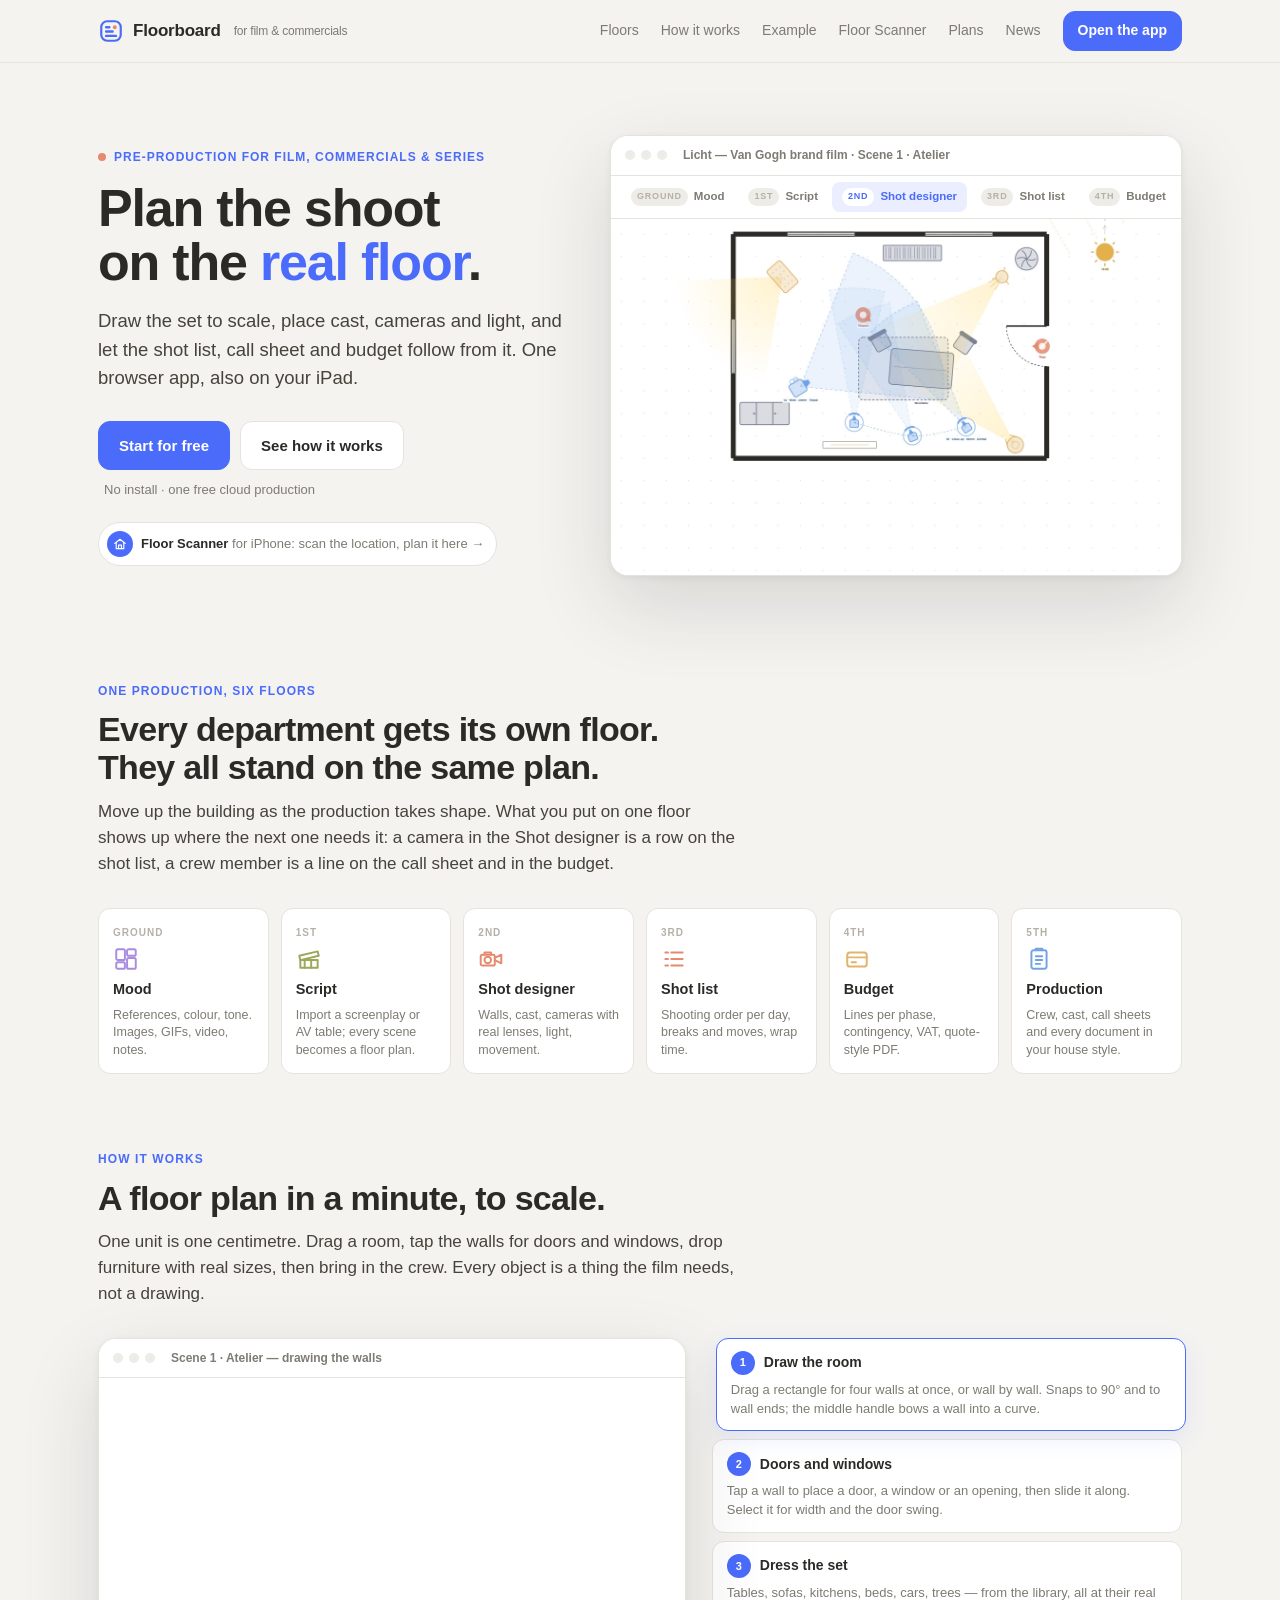
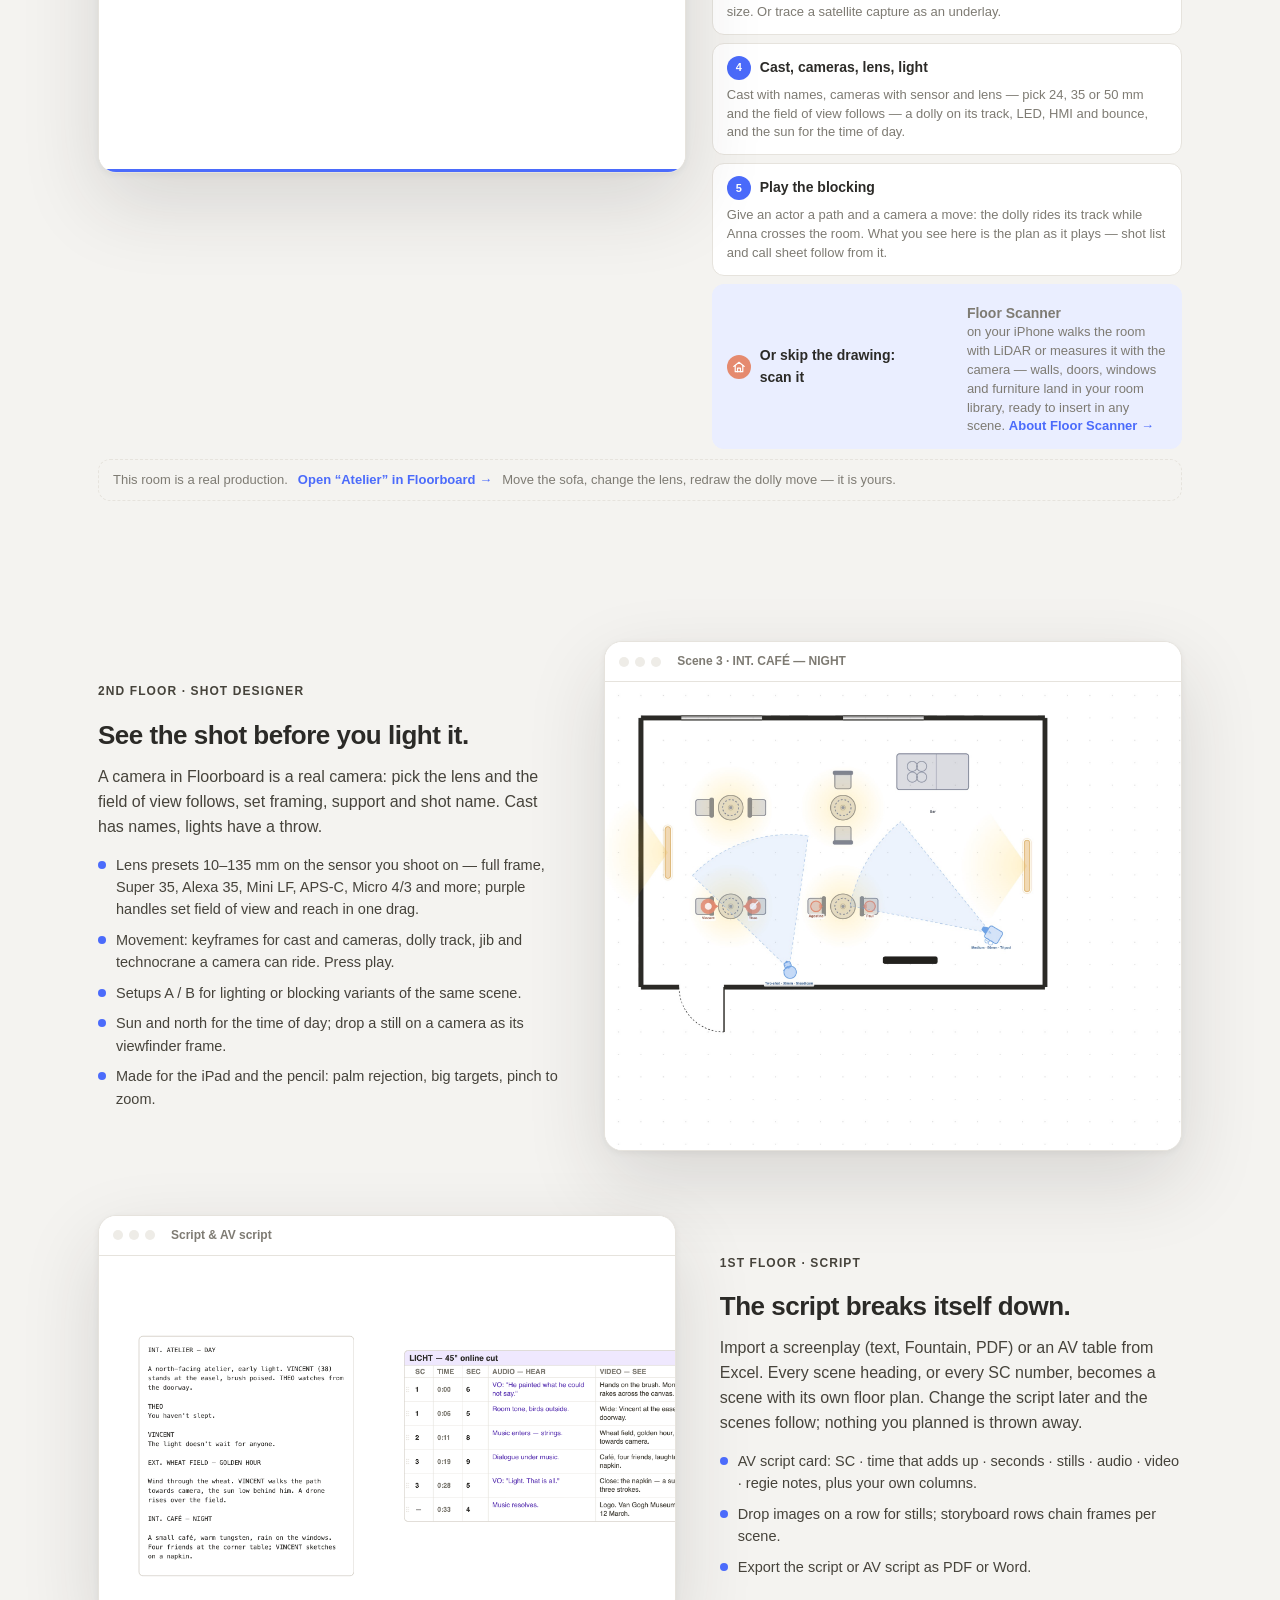
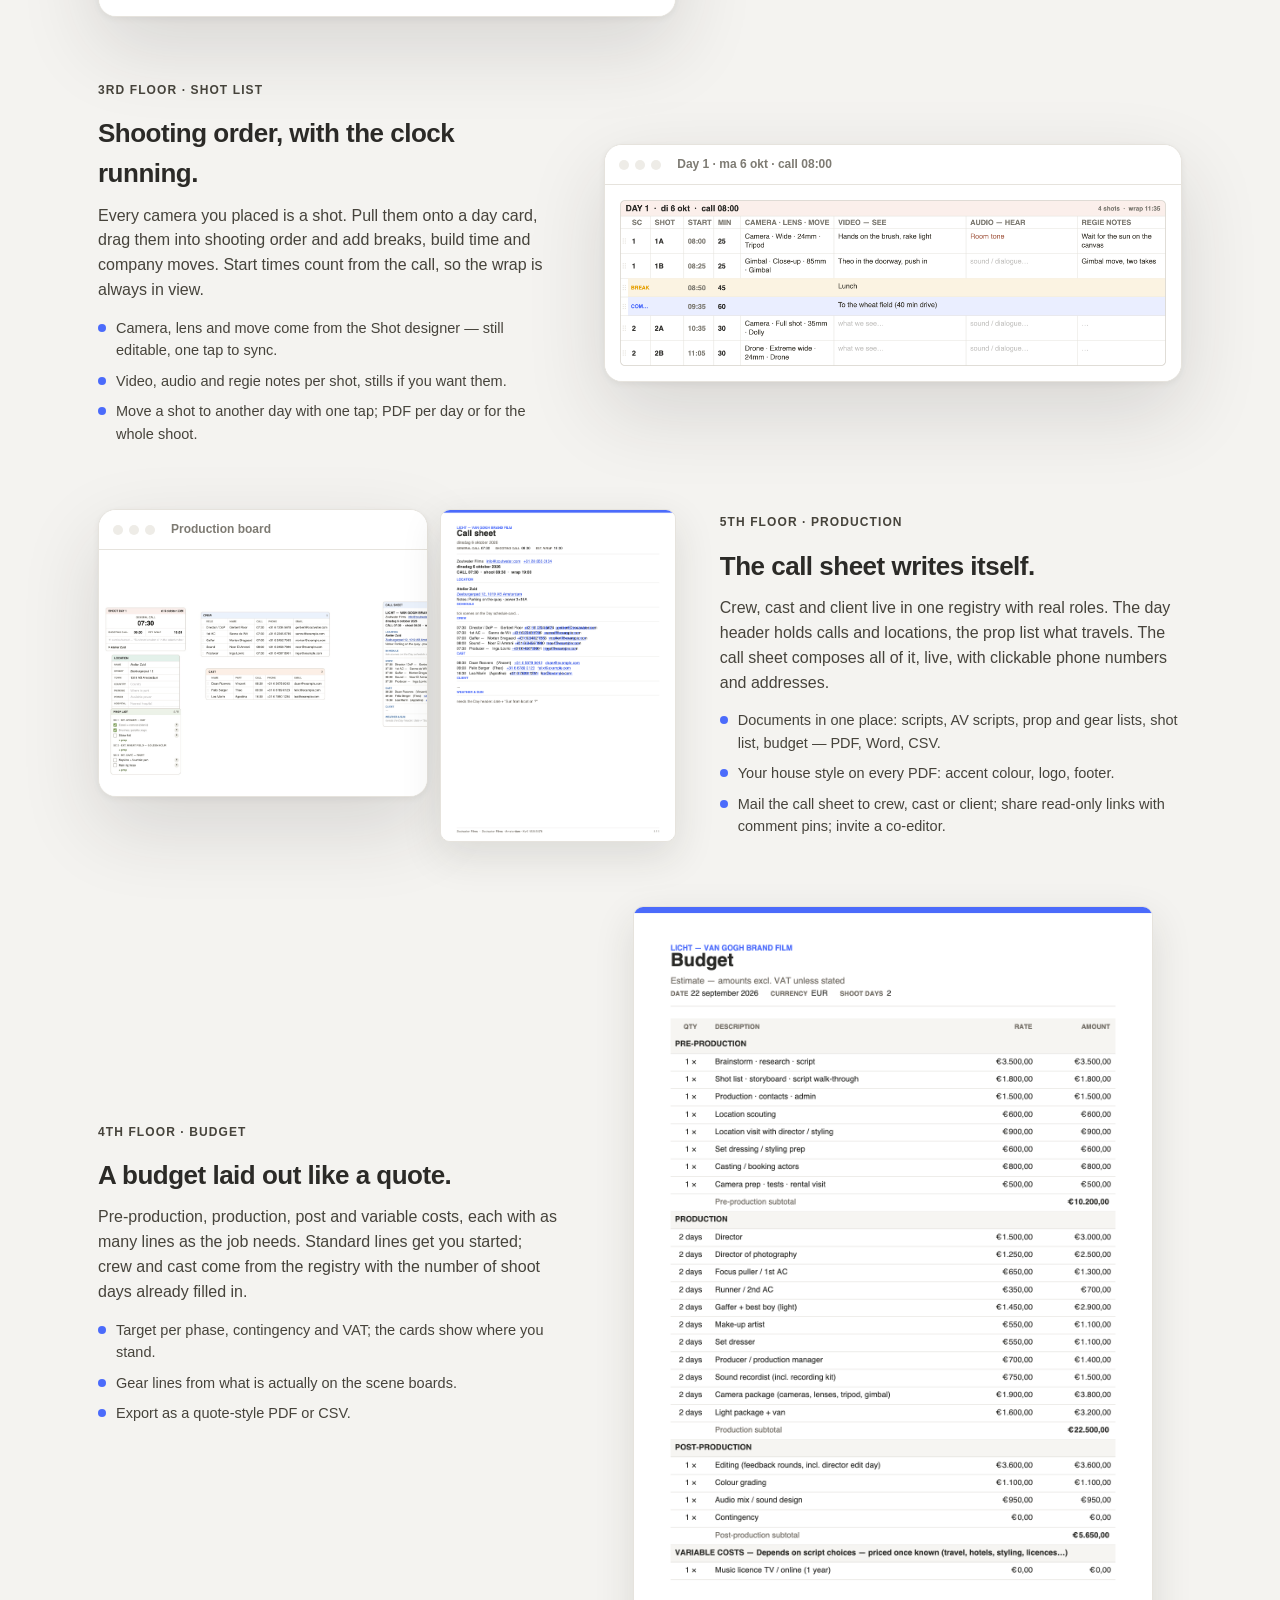
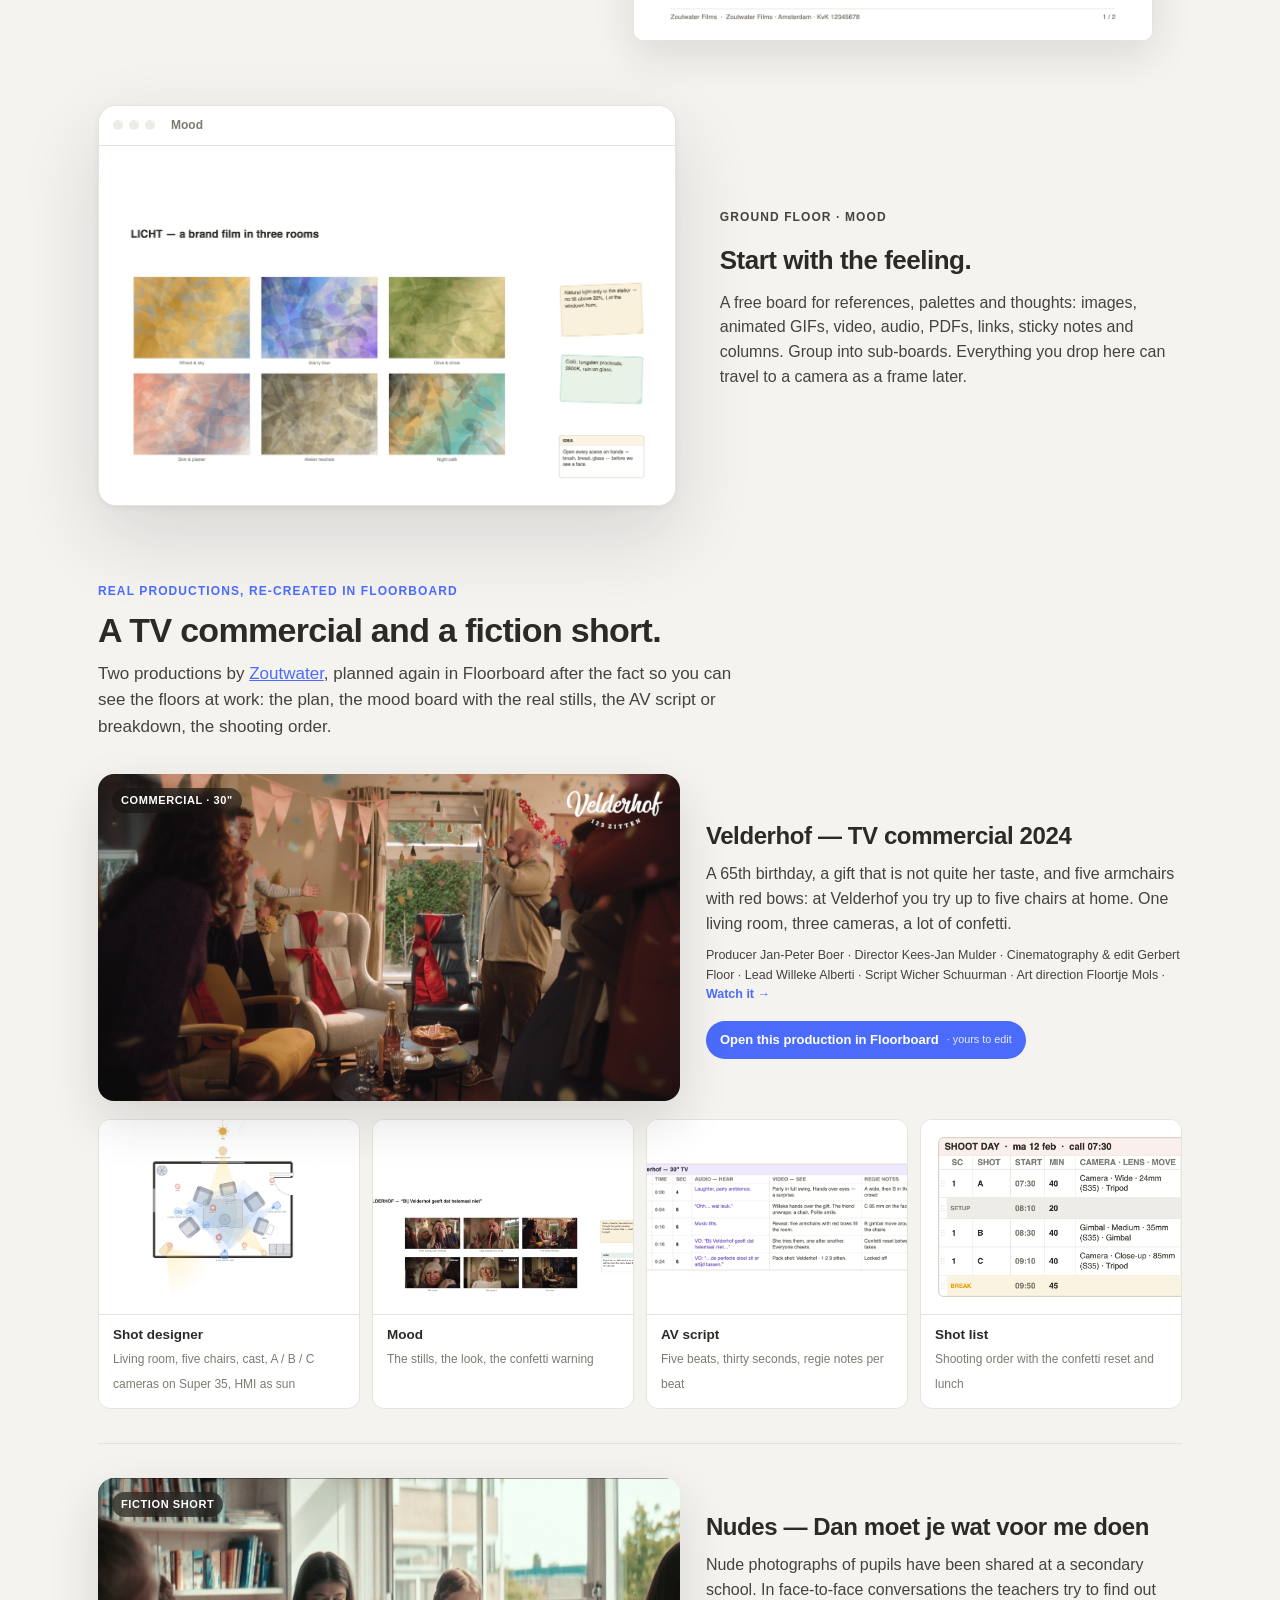
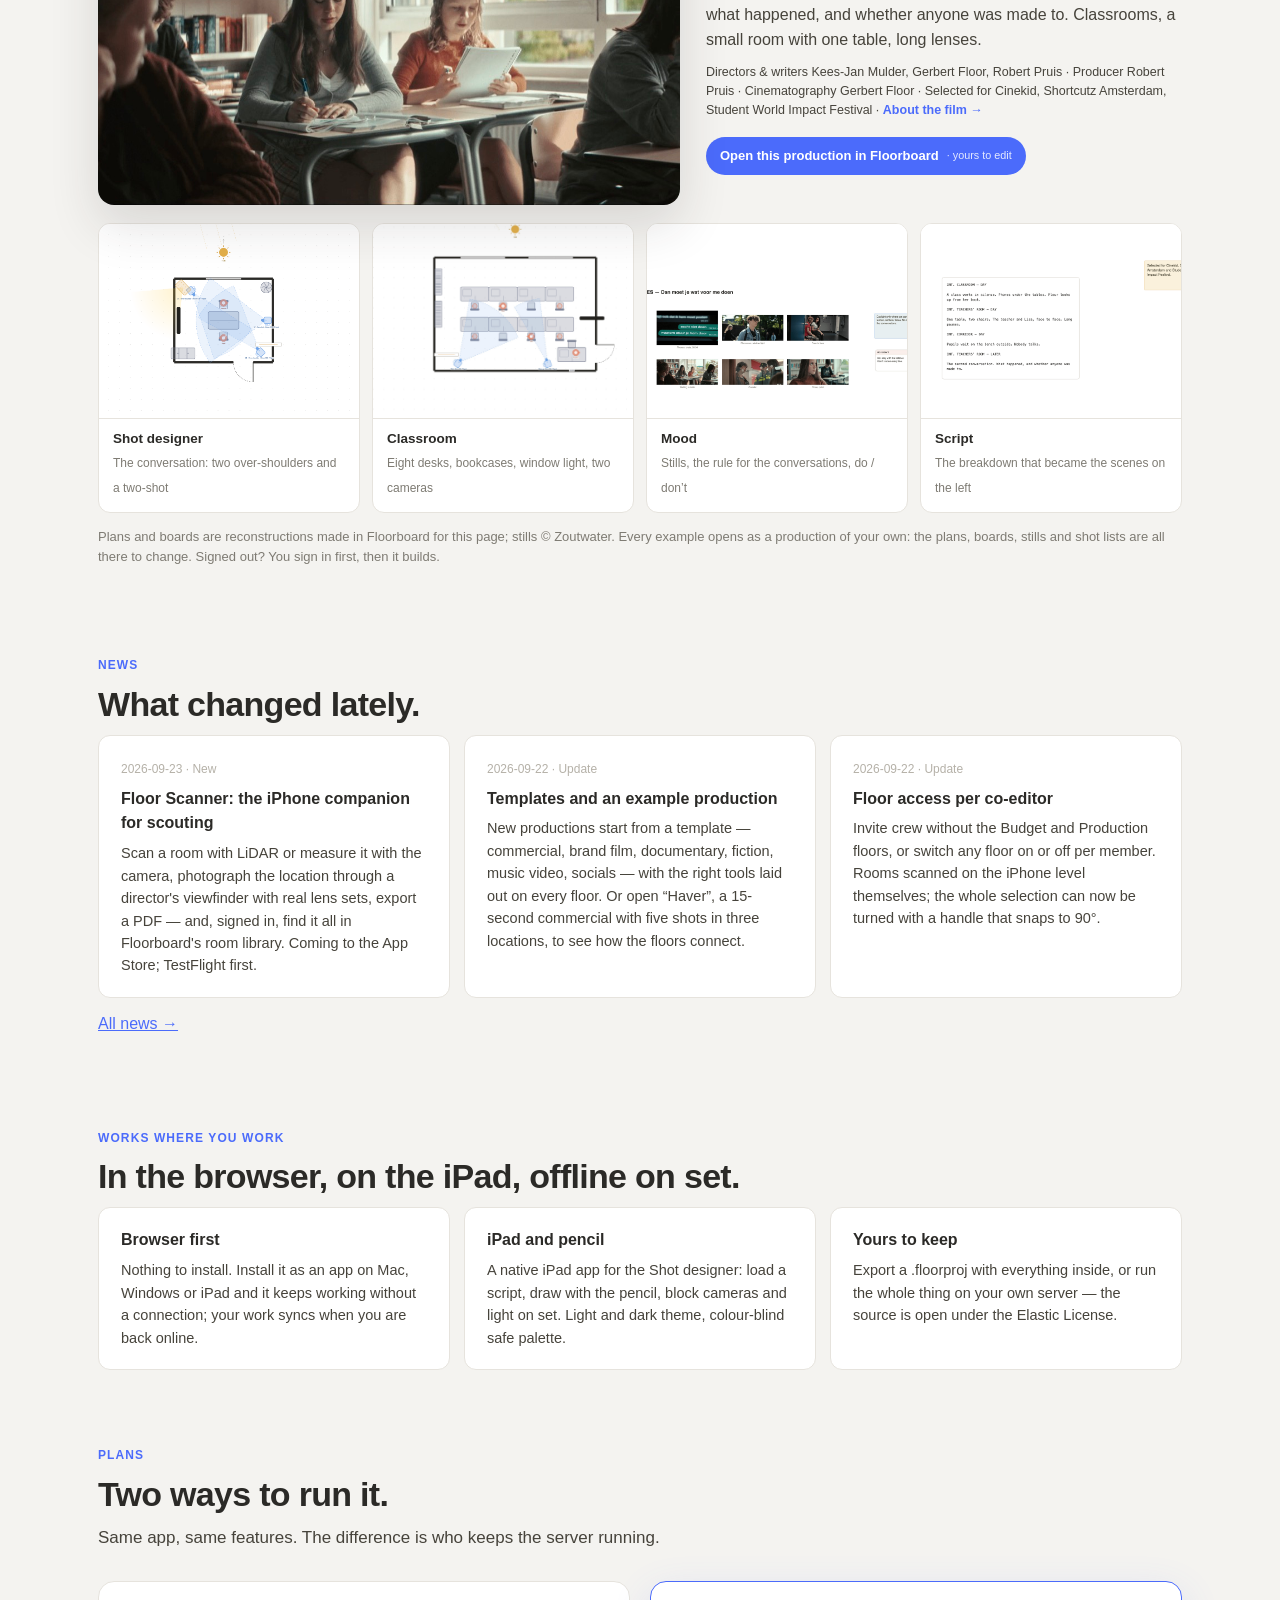
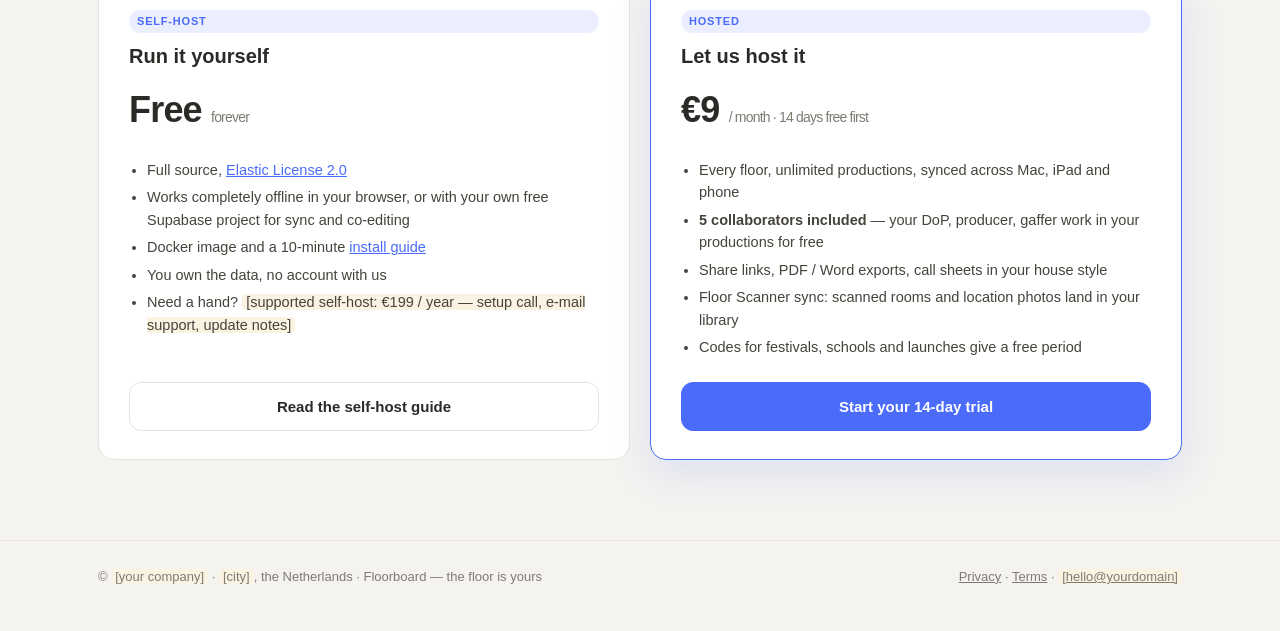
==== landing.html @ 10954a39 "v0.90 Editable example productions (Haver, Velderhof, Nudes, Atelier) with ?example= deep links; lan" ====
<!DOCTYPE html>
<html lang="en">
<head>
<meta charset="UTF-8">
<meta name="viewport" content="width=device-width, initial-scale=1.0">
<title>Floorboard — pre-production for film, commercials and series</title>
<meta name="description" content="Plan your film on the real floor: moodboard, script breakdown, shot designer with lenses and light, shot list, budget and call sheets — one browser app, also on iPad. Free to self-host, hosted for €9 a month.">
<meta property="og:title" content="Floorboard — the floor is yours">
<meta property="og:description" content="Pre-production in six floors: mood, script, shot designer, shot list, budget, production.">
<meta property="og:image" content="landing/img/shot-designer.jpg">
<link rel="icon" href="icons/icon-32.png" sizes="32x32">
<link rel="stylesheet" href="./tokens.css">
<style>
  *{box-sizing:border-box}
  html{scroll-behavior:smooth}
  body{margin:0;font-family:-apple-system,BlinkMacSystemFont,"Segoe UI",Roboto,Helvetica,Arial,sans-serif;background:var(--bg);color:var(--ink);line-height:1.55;font-size:16px}
  a{color:var(--accent)}
  .wrap{max-width:1140px;margin:0 auto;padding:0 28px}
  header{position:sticky;top:0;z-index:10;background:color-mix(in srgb,var(--bg) 88%,transparent);backdrop-filter:blur(10px);border-bottom:1px solid var(--line)}
  header .wrap{display:flex;align-items:center;justify-content:space-between;height:62px}
  .logo{display:flex;align-items:center;gap:9px;font-weight:800;letter-spacing:-.2px;color:var(--ink);text-decoration:none;font-size:17px}
  .logo svg{width:26px;height:26px;color:var(--accent)}
  .logo small{font-weight:500;color:var(--ink2);font-size:12px;margin-left:4px}
  nav{display:flex;gap:22px;align-items:center}
  nav a{color:var(--ink2);text-decoration:none;font-size:14px}
  nav a:hover{color:var(--ink)}
  .btn{display:inline-flex;align-items:center;gap:8px;background:var(--accent);color:#fff;border-radius:var(--r-md);padding:12px 20px;font-weight:600;text-decoration:none;border:1px solid var(--accent);font-size:15px}
  .btn:hover{background:var(--accent-ink)}
  .btn.ghost{background:var(--panel);color:var(--ink);border-color:var(--line)}
  .btn.ghost:hover{border-color:var(--border2);background:var(--hover)}
  nav .btn{padding:8px 14px;font-size:14px;color:#fff}
  /* hero */
  .hero{padding:72px 0 30px}
  .hero .wrap{display:grid;grid-template-columns:.9fr 1.1fr;gap:44px;align-items:center}
  .eyebrow{display:inline-flex;align-items:center;gap:8px;font-size:12px;font-weight:700;letter-spacing:1px;text-transform:uppercase;color:var(--accent);margin-bottom:14px}
  .eyebrow i{width:8px;height:8px;border-radius:50%;background:var(--pal-coral)}
  h1{font-size:52px;line-height:1.04;margin:0 0 18px;letter-spacing:-1.2px;font-weight:800}
  h1 em{font-style:normal;color:var(--accent)}
  .sub{font-size:18.5px;color:var(--body);margin:0 0 28px;max-width:520px}
  .cta{display:flex;gap:10px;flex-wrap:wrap;align-items:center}
  .cta small{color:var(--ink2);font-size:13px;margin-left:6px}
  /* app frame */
  .frame{background:var(--panel);border:1px solid var(--line);border-radius:18px;box-shadow:0 30px 80px rgba(40,38,32,.14),0 2px 6px rgba(40,38,32,.06);overflow:hidden}
  .frame .bar{display:flex;align-items:center;gap:10px;padding:10px 14px;border-bottom:1px solid var(--line);background:var(--panel)}
  .frame .bar .dots{display:flex;gap:6px}
  .frame .bar .dots i{width:10px;height:10px;border-radius:50%;background:var(--soft)}
  .frame .bar .name{font-size:12px;font-weight:600;color:var(--ink2);margin-left:6px}
  .frame .tabs{display:flex;gap:4px;padding:6px 10px;border-bottom:1px solid var(--line);background:var(--panel);overflow:hidden}
  .frame .tabs span{font-size:11.5px;font-weight:600;color:var(--ink2);padding:6px 10px;border-radius:var(--r-sm);white-space:nowrap;display:inline-flex;gap:6px;align-items:center}
  .frame .tabs span b{font-size:9px;letter-spacing:.8px;background:var(--soft);color:var(--ink3);border-radius:var(--r-pill);padding:2px 6px;font-weight:800}
  .frame .tabs span.on{color:var(--accent);background:var(--accent-soft)}
  .frame .tabs span.on b{background:var(--panel);color:var(--accent)}
  .frame .shot{display:block;width:100%;height:auto;background:var(--bg)}
  .frame .shot.cover{aspect-ratio:16/10;object-fit:cover;object-position:center}
  /* sections */
  section{padding:76px 0 0}
  .kicker{font-size:12px;font-weight:800;letter-spacing:1.1px;text-transform:uppercase;color:var(--accent);margin:0 0 10px}
  h2{font-size:34px;line-height:1.12;margin:0 0 12px;letter-spacing:-.7px;font-weight:800}
  .lead{color:var(--body);font-size:17px;margin:0 0 30px;max-width:640px}
  /* floors */
  .floors{display:grid;grid-template-columns:repeat(6,1fr);gap:12px}
  .floor{background:var(--panel);border:1px solid var(--line);border-radius:var(--r-md);padding:16px 14px 14px;text-decoration:none;color:var(--ink);display:flex;flex-direction:column;gap:6px;transition:transform .15s,box-shadow .15s}
  .floor:hover{transform:translateY(-2px);box-shadow:0 12px 30px rgba(40,38,32,.08)}
  .floor .lvl{font-size:10px;font-weight:800;letter-spacing:1px;color:var(--ink3);text-transform:uppercase}
  .floor svg{width:26px;height:26px;fill:none;stroke:currentColor;stroke-width:1.8;stroke-linecap:round;stroke-linejoin:round}
  .floor b{font-size:14.5px}
  .floor p{margin:0;font-size:12.5px;color:var(--ink2);line-height:1.4}
  .c-mood{color:var(--pal-lilac)} .c-write{color:var(--pal-olive)} .c-design{color:var(--pal-coral)} .c-shots{color:var(--pal-coral)} .c-budget{color:var(--pal-sand)} .c-org{color:var(--pal-sky)}
  /* steps */
  .steps{display:grid;grid-template-columns:repeat(4,1fr);gap:14px}
  .step{background:var(--panel);border:1px solid var(--line);border-radius:var(--r-md);overflow:hidden}
  .step img{display:block;width:100%;height:auto;aspect-ratio:3/2;object-fit:cover;border-bottom:1px solid var(--line)}
  .step div{padding:12px 14px 14px}
  .step b{display:flex;align-items:center;gap:8px;font-size:14px}
  .step b i{display:inline-flex;align-items:center;justify-content:center;width:22px;height:22px;border-radius:50%;background:var(--accent);color:#fff;font-style:normal;font-size:11px;font-weight:800}
  .step p{margin:6px 0 0;font-size:13px;color:var(--ink2);line-height:1.45}
  .howto{display:grid;grid-template-columns:1.25fr 1fr;gap:26px;align-items:start}
  .stage{position:relative} .stage-imgs{position:relative;aspect-ratio:3/2;background:#fff}
  .stage-imgs img{position:absolute;inset:0;width:100%;height:100%;object-fit:contain;opacity:0;transition:opacity .45s ease;background:#fff}
  .stage-imgs img.on{opacity:1}
  .stage-imgs canvas{position:absolute;inset:0;width:100%;height:100%;opacity:0;transition:opacity .45s ease;background:#fff}
  .stage-imgs canvas.on{opacity:1}
  .howto-open{display:flex;align-items:center;gap:10px;margin-top:10px;padding:10px 14px;border:1px dashed var(--line);border-radius:var(--r-md);font-size:13px;color:var(--ink2)}
  .howto-open a{color:var(--accent);font-weight:700;text-decoration:none;white-space:nowrap}
  .ex-open{display:inline-flex;align-items:center;gap:8px;margin-top:6px;padding:9px 14px;border-radius:var(--r-pill);background:var(--accent);color:#fff;font-weight:700;font-size:13px;text-decoration:none}
  .ex-open:hover{filter:brightness(1.06)} .ex-open small{font-weight:500;opacity:.85}
  .stage-bar{height:3px;background:var(--soft)} .stage-bar i{display:block;height:100%;width:0;background:var(--accent)}
  @keyframes stagebar{from{width:0}to{width:100%}}
  .stepsl{list-style:none;margin:0;padding:0;display:flex;flex-direction:column;gap:8px}
  .stepsl li{padding:12px 14px;border:1px solid var(--line);border-radius:var(--r-md);background:var(--panel);cursor:pointer;transition:border-color .15s,transform .15s,box-shadow .15s}
  .stepsl li:hover,.stepsl li.on{border-color:var(--accent);box-shadow:0 8px 24px rgba(75,107,251,.10);transform:translateX(4px)}
  .stepsl b{display:flex;align-items:center;gap:9px;font-size:14px}
  .stepsl b i{display:inline-flex;align-items:center;justify-content:center;width:24px;height:24px;border-radius:50%;background:var(--accent);color:#fff;font-style:normal;font-size:11px;font-weight:800;flex:none}
  .stepsl b i svg{width:14px;height:14px}
  .stepsl p{margin:6px 0 0;font-size:13px;color:var(--ink2);line-height:1.45}
  .stepsl li.scan{background:var(--accent-soft);border-color:transparent} .stepsl li.scan.on,.stepsl li.scan:hover{border-color:var(--accent)}
  .stepsl li.scan b i{background:var(--pal-coral)}
  .stepsl p a{color:var(--accent);font-weight:600;text-decoration:none}
  .hero-scan{display:inline-flex;align-items:center;gap:8px;margin-top:22px;padding:8px 12px 8px 8px;border:1px solid var(--line);border-radius:var(--r-pill);background:var(--panel);font-size:13px;color:var(--ink2);text-decoration:none}
  .hero-scan i{display:inline-flex;align-items:center;justify-content:center;width:26px;height:26px;border-radius:50%;background:var(--accent);color:#fff}
  .hero-scan i svg{width:14px;height:14px;fill:none;stroke:currentColor;stroke-width:2;stroke-linecap:round;stroke-linejoin:round}
  .hero-scan b{color:var(--ink)}
  @media (max-width:980px){ .howto{grid-template-columns:1fr} }
  .note{margin-top:18px;background:var(--accent-soft);border-radius:var(--r-md);padding:14px 18px;font-size:14px;color:var(--ink);display:flex;gap:12px;align-items:center}
  .note svg{width:22px;height:22px;flex:none;color:var(--accent)}
  /* feature rows */
  .feat{display:grid;grid-template-columns:1fr 1.25fr;gap:44px;align-items:center;padding-top:64px}
  .feat.flip{grid-template-columns:1.25fr 1fr}
  .feat.flip .txt{order:2}
  .feat h3{font-size:26px;margin:0 0 10px;letter-spacing:-.5px;font-weight:800}
  .feat p{color:var(--body);margin:0 0 14px}
  .feat ul{margin:0;padding:0;list-style:none;display:grid;gap:8px}
  .feat li{display:flex;gap:10px;font-size:14.5px;color:var(--body)}
  .feat li::before{content:'';width:8px;height:8px;border-radius:50%;background:var(--accent);flex:none;margin-top:7px}
  .feat .frame .shot{max-height:520px;object-fit:cover}
  .pair{display:grid;grid-template-columns:1.4fr 1fr;gap:12px;align-items:start}
  .doc{background:#fff;border:1px solid var(--line);border-radius:10px;box-shadow:0 14px 40px rgba(40,38,32,.12);overflow:hidden}
  .doc img{display:block;width:100%;height:auto}
  /* real examples */
  .ex{display:grid;grid-template-columns:1.1fr .9fr;grid-template-areas:"hero txt" "grid grid";gap:18px 26px;margin-top:34px;padding-top:34px;border-top:1px solid var(--line)}
  .ex:first-of-type{border-top:none;padding-top:0}
  .ex-hero{grid-area:hero;position:relative;border-radius:16px;overflow:hidden;box-shadow:0 20px 50px rgba(40,38,32,.14)}
  .ex-hero img{display:block;width:100%;height:100%;object-fit:cover;aspect-ratio:16/9}
  .ex-tag{position:absolute;left:14px;top:14px;background:rgba(20,19,17,.6);color:#fff;font-size:11px;font-weight:700;letter-spacing:.6px;text-transform:uppercase;padding:4px 9px;border-radius:999px;backdrop-filter:blur(6px)}
  .ex-txt{grid-area:txt;align-self:center} .ex-txt h3{font-size:24px;margin:0 0 8px;letter-spacing:-.4px} .ex-txt p{color:var(--body);margin:0 0 10px}
  .ex-credits{font-size:12.5px;color:var(--ink2)} .ex-credits a{font-weight:600;text-decoration:none}
  .ex-grid{grid-area:grid;display:grid;grid-template-columns:repeat(4,1fr);gap:12px}
  @media (max-width:980px){ .ex{grid-template-columns:1fr;grid-template-areas:"hero" "txt" "grid"} .ex-grid{grid-template-columns:repeat(2,1fr)} }
  @media (max-width:600px){ .ex-grid{grid-template-columns:1fr} }
  /* gallery */
  .gallery{display:grid;grid-template-columns:repeat(3,1fr);gap:14px}
  .g{background:var(--panel);border:1px solid var(--line);border-radius:var(--r-md);overflow:hidden;text-decoration:none;color:var(--ink);display:block}
  .g img{display:block;width:100%;aspect-ratio:4/3;object-fit:cover;border-bottom:1px solid var(--line);background:#fff}
  .g div{padding:10px 14px 12px}
  .g b{font-size:13.5px;display:block}
  .g span{font-size:12px;color:var(--ink2)}
  /* scanner */
  .scan{display:grid;grid-template-columns:1fr 1fr;gap:40px;align-items:center;background:var(--panel);border:1px solid var(--line);border-radius:22px;padding:40px}
  .phone{width:250px;margin:0 auto;background:#111;border-radius:38px;padding:12px;box-shadow:0 30px 60px rgba(40,38,32,.22)}
  .phone .scr{background:#F4F3F0;border-radius:28px;overflow:hidden;aspect-ratio:9/19.5;display:flex;flex-direction:column}
  .phone .top{padding:16px 16px 8px;font-size:12px;font-weight:700}
  .phone .top small{display:block;font-weight:500;color:#7E7B73;font-size:10.5px}
  .phone img{width:100%;aspect-ratio:1;object-fit:contain;background:#fff;border-top:1px solid #E6E3DD;border-bottom:1px solid #E6E3DD}
  .phone .rows{padding:10px 16px;font-size:10.5px;color:#46433B;display:grid;gap:8px}
  .phone .rows div{display:flex;justify-content:space-between;align-items:center;background:#fff;border:1px solid #E6E3DD;border-radius:10px;padding:8px 10px}
  .phone .rows i{font-style:normal;font-size:9px;font-weight:800;letter-spacing:.6px;color:#4B6BFB;background:#EAEEFF;border-radius:999px;padding:2px 6px}
  .badges{display:flex;gap:10px;flex-wrap:wrap;margin-top:8px}
  .badge{font-size:12.5px;padding:6px 10px;border-radius:var(--r-pill);background:var(--soft);color:var(--ink2)}
  /* everywhere */
  .grid3{display:grid;grid-template-columns:repeat(3,1fr);gap:14px}
  .card{background:var(--panel);border:1px solid var(--line);border-radius:var(--r-md);padding:20px 22px}
  .card h4{margin:0 0 6px;font-size:16px}
  .card p{margin:0;color:var(--body);font-size:14.5px}
  /* plans */
  .plans{display:grid;grid-template-columns:1fr 1fr;gap:20px;align-items:stretch}
  .plan{background:var(--panel);border:1px solid var(--line);border-radius:var(--r-lg);padding:28px 30px;display:flex;flex-direction:column}
  .plan.pro{border-color:var(--accent);box-shadow:0 12px 40px rgba(75,107,251,.14)}
  .plan h3{margin:0;font-size:20px}
  .price{font-size:36px;font-weight:800;margin:10px 0 2px;letter-spacing:-.8px}
  .price small{font-size:14px;font-weight:500;color:var(--ink2)}
  .plan ul{padding-left:18px;margin:14px 0 18px;color:var(--body);font-size:14.5px}
  .plan li{margin:5px 0}
  .plan .btn{margin-top:auto;justify-content:center}
  .tag{display:inline-block;background:var(--accent-soft);color:var(--accent);font-size:11px;font-weight:800;letter-spacing:.8px;padding:3px 8px;border-radius:20px;text-transform:uppercase;margin-bottom:8px}
  .fill{background:var(--warn-soft);padding:0 4px;border-radius:4px}
  footer{margin:80px 0 0;padding:26px 0 44px;border-top:1px solid var(--line);color:var(--ink2);font-size:13px}
  footer .wrap{display:flex;justify-content:space-between;flex-wrap:wrap;gap:10px}
  footer a{color:var(--ink2)}
  @media (max-width:980px){
    .hero .wrap,.feat,.feat.flip,.scan{grid-template-columns:1fr}
    .feat.flip .txt{order:0}
    .floors{grid-template-columns:repeat(3,1fr)} .steps{grid-template-columns:repeat(2,1fr)}
    h1{font-size:40px} h2{font-size:28px}
    nav a:not(.btn){display:none}
  }
  @media (max-width:600px){
    .floors,.steps,.gallery,.grid3,.plans{grid-template-columns:1fr} .pair{grid-template-columns:1fr}
    .wrap{padding:0 18px} section{padding-top:56px} .hero{padding-top:44px} h1{font-size:34px}
  }
</style>
</head>
<body>
<header>
  <div class="wrap">
    <a class="logo" href="#top">
      <svg viewBox="0 0 24 24" aria-hidden="true"><rect x="3" y="3" width="18" height="18" rx="5.5" fill="none" stroke="currentColor" stroke-width="2"/><path d="M7.5 16.5h9M7.5 12.5h6M7.5 8.5h3" fill="none" stroke="currentColor" stroke-width="2.2" stroke-linecap="round"/><circle cx="15.5" cy="8.5" r="1.8" fill="#E58A6F"/></svg>
      Floorboard <small>for film &amp; commercials</small>
    </a>
    <nav>
      <a href="#floors">Floors</a>
      <a href="#draw">How it works</a>
      <a href="#example">Example</a>
      <a href="#scanner">Floor Scanner</a>
      <a href="#plans">Plans</a>
      <a href="news.html">News</a>
      <a class="btn" href="index.html?start=1">Open the app</a>
    </nav>
  </div>
</header>

<div class="hero" id="top">
  <div class="wrap">
    <div>
      <div class="eyebrow"><i></i>Pre-production for film, commercials &amp; series</div>
      <h1>Plan the shoot<br>on the <em>real floor</em>.</h1>
      <p class="sub">Draw the set to scale, place cast, cameras and light, and let the shot list, call sheet and budget follow from it. One browser app, also on your iPad.</p>
      <div class="cta">
        <a class="btn" href="index.html?start=1">Start for free</a>
        <a class="btn ghost" href="#draw">See how it works</a>
        <small>No install · one free cloud production</small>
      </div>
      <a class="hero-scan" href="#scanner"><i><svg viewBox="0 0 24 24"><path d="M3 11l9-7 9 7"/><path d="M5.5 9.5V20h13V9.5"/><path d="M9.5 20v-6h5v6"/></svg></i><span><b>Floor Scanner</b> for iPhone: scan the location, plan it here →</span></a>
    </div>
    <div class="frame" aria-label="Floorboard, the Shot designer">
      <div class="bar"><span class="dots"><i></i><i></i><i></i></span><span class="name">Licht — Van Gogh brand film · Scene 1 · Atelier</span></div>
      <div class="tabs"><span><b>GROUND</b>Mood</span><span><b>1ST</b>Script</span><span class="on"><b>2ND</b>Shot designer</span><span><b>3RD</b>Shot list</span><span><b>4TH</b>Budget</span><span><b>5TH</b>Production</span></div>
      <img class="shot cover" src="landing/img/shot-designer.jpg" alt="Top-down floor plan of an atelier with two cameras, two actors, LED and Fresnel light and the sun position" style="object-position:38% 42%">
    </div>
  </div>
</div>

<section id="floors">
  <div class="wrap">
    <p class="kicker">One production, six floors</p>
    <h2>Every department gets its own floor.<br>They all stand on the same plan.</h2>
    <p class="lead">Move up the building as the production takes shape. What you put on one floor shows up where the next one needs it: a camera in the Shot designer is a row on the shot list, a crew member is a line on the call sheet and in the budget.</p>
    <div class="floors">
      <a class="floor" href="#mood"><span class="lvl">Ground</span><svg class="c-mood" viewBox="0 0 24 24"><rect x="3" y="3" width="8" height="10" rx="1.5"/><rect x="13" y="3" width="8" height="6" rx="1.5"/><rect x="13" y="11" width="8" height="10" rx="1.5"/><rect x="3" y="15" width="8" height="6" rx="1.5"/></svg><b>Mood</b><p>References, colour, tone. Images, GIFs, video, notes.</p></a>
      <a class="floor" href="#script"><span class="lvl">1st</span><svg class="c-write" viewBox="0 0 24 24"><path d="M3 9l17-4 1 4-17 4z"/><path d="M4 13h16v7H4z"/><path d="M8 13v7M14 13v7"/></svg><b>Script</b><p>Import a screenplay or AV table; every scene becomes a floor plan.</p></a>
      <a class="floor" href="#draw"><span class="lvl">2nd</span><svg class="c-design" viewBox="0 0 24 24"><rect x="2.5" y="8" width="13" height="10" rx="1.5"/><circle cx="9" cy="13" r="3"/><path d="M15.5 11l6-3v8l-6-3M6 8V6h6v2"/></svg><b>Shot designer</b><p>Walls, cast, cameras with real lenses, light, movement.</p></a>
      <a class="floor" href="#shotlist"><span class="lvl">3rd</span><svg class="c-shots" viewBox="0 0 24 24"><path d="M4 6h2.5M9.5 6H20M4 12h2.5M9.5 12H20M4 18h2.5M9.5 18H20"/></svg><b>Shot list</b><p>Shooting order per day, breaks and moves, wrap time.</p></a>
      <a class="floor" href="#budget"><span class="lvl">4th</span><svg class="c-budget" viewBox="0 0 24 24"><rect x="3" y="6" width="18" height="13" rx="2.5"/><path d="M3 10.5h18M7 15h4"/></svg><b>Budget</b><p>Lines per phase, contingency, VAT, quote-style PDF.</p></a>
      <a class="floor" href="#production"><span class="lvl">5th</span><svg class="c-org" viewBox="0 0 24 24"><rect x="5" y="4" width="14" height="17" rx="2"/><path d="M9 4V2.5h6V4M9 9.5h6M9 13h6M9 16.5h4"/></svg><b>Production</b><p>Crew, cast, call sheets and every document in your house style.</p></a>
    </div>
  </div>
</section>

<section id="draw">
  <div class="wrap">
    <p class="kicker">How it works</p>
    <h2>A floor plan in a minute, to scale.</h2>
    <p class="lead">One unit is one centimetre. Drag a room, tap the walls for doors and windows, drop furniture with real sizes, then bring in the crew. Every object is a thing the film needs, not a drawing.</p>
    <div class="howto" id="howto">
      <div class="stage frame">
        <div class="bar"><span class="dots"><i></i><i></i><i></i></span><span class="name" id="stageName">Scene 1 · Atelier — walls</span></div>
        <div class="stage-imgs">
          <canvas id="howtoCv" class="on" aria-label="An L-shaped living room being drawn, dressed, cast and shot, step by step"></canvas>
          <img src="landing/img/room-thumb.jpg" alt="A scanned room in the room library" data-step="5">
        </div>
        <div class="stage-bar"><i></i></div>
      </div>
      <ol class="stepsl">
        <li class="on" data-step="0"><b><i>1</i>Draw the room</b><p>Drag a rectangle for four walls at once, or wall by wall. Snaps to 90° and to wall ends; the middle handle bows a wall into a curve.</p></li>
        <li data-step="1"><b><i>2</i>Doors and windows</b><p>Tap a wall to place a door, a window or an opening, then slide it along. Select it for width and the door swing.</p></li>
        <li data-step="2"><b><i>3</i>Dress the set</b><p>Tables, sofas, kitchens, beds, cars, trees — from the library, all at their real size. Or trace a satellite capture as an underlay.</p></li>
        <li data-step="3"><b><i>4</i>Cast, cameras, lens, light</b><p>Cast with names, cameras with sensor and lens — pick 24, 35 or 50 mm and the field of view follows — a dolly on its track, LED, HMI and bounce, and the sun for the time of day.</p></li>
        <li data-step="4"><b><i>5</i>Play the blocking</b><p>Give an actor a path and a camera a move: the dolly rides its track while Anna crosses the room. What you see here is the plan as it plays — shot list and call sheet follow from it.</p></li>
        <li data-step="5" class="scan"><b><i><svg viewBox="0 0 24 24" fill="none" stroke="currentColor" stroke-width="2" stroke-linecap="round" stroke-linejoin="round"><path d="M3 11l9-7 9 7"/><path d="M5.5 9.5V20h13V9.5"/><path d="M9.5 20v-6h5v6"/></svg></i>Or skip the drawing: scan it</b><p><b>Floor Scanner</b> on your iPhone walks the room with LiDAR or measures it with the camera — walls, doors, windows and furniture land in your room library, ready to insert in any scene. <a href="#scanner">About Floor Scanner →</a></p></li>
      </ol>
    </div>
    <div class="howto-open">This room is a real production. <a href="index.html?example=atelier">Open “Atelier” in Floorboard →</a><span>Move the sofa, change the lens, redraw the dolly move — it is yours.</span></div>
    <script src="js/15-atelier.js"></script>
    <script src="landing/howto.js"></script>
    <script>
    (function(){
      return; // the static slideshow is replaced by landing/howto.js (kept for reference)
      const box = document.getElementById('howto'); if(!box) return;
      const imgs = [...box.querySelectorAll('.stage-imgs img')], items = [...box.querySelectorAll('.stepsl li')], nameEl = document.getElementById('stageName'), bar = box.querySelector('.stage-bar i');
      const names = ['Scene 1 · Atelier — walls', 'Scene 1 · Atelier — doors & windows', 'Scene 1 · Atelier — set dressing', 'Scene 1 · Atelier — cast, cameras, light', 'Room library — scanned with Floor Scanner'];
      let cur = 0, paused = false;
      function show(i){ cur = i; imgs.forEach(im=>im.classList.toggle('on', +im.dataset.step === i)); items.forEach(li=>li.classList.toggle('on', +li.dataset.step === i)); nameEl.textContent = names[i]; bar.style.animation = 'none'; void bar.offsetWidth; bar.style.animation = paused ? 'none' : 'stagebar 3.2s linear forwards'; }
      items.forEach(li=>{ li.addEventListener('mouseenter', ()=>{ paused = true; show(+li.dataset.step); }); li.addEventListener('click', ()=>{ paused = true; show(+li.dataset.step); }); });
      box.addEventListener('mouseleave', ()=>{ paused = false; show(cur); });
      setInterval(()=>{ if(!paused) show((cur + 1) % imgs.length); }, 3200);
      show(0);
    })();
    </script>
  </div>
</section>

<section id="designer">
  <div class="wrap">
    <div class="feat">
      <div class="txt">
        <p class="kicker">2nd floor · Shot designer</p>
        <h3>See the shot before you light it.</h3>
        <p>A camera in Floorboard is a real camera: pick the lens and the field of view follows, set framing, support and shot name. Cast has names, lights have a throw.</p>
        <ul>
          <li>Lens presets 10–135 mm on the sensor you shoot on — full frame, Super 35, Alexa 35, Mini LF, APS-C, Micro 4/3 and more; purple handles set field of view and reach in one drag.</li>
          <li>Movement: keyframes for cast and cameras, dolly track, jib and technocrane a camera can ride. Press play.</li>
          <li>Setups A / B for lighting or blocking variants of the same scene.</li>
          <li>Sun and north for the time of day; drop a still on a camera as its viewfinder frame.</li>
          <li>Made for the iPad and the pencil: palm rejection, big targets, pinch to zoom.</li>
        </ul>
      </div>
      <div class="frame"><div class="bar"><span class="dots"><i></i><i></i><i></i></span><span class="name">Scene 3 · INT. CAFÉ — NIGHT</span></div><img class="shot" src="landing/img/cafe.jpg" alt="Café floor plan with bar, four tables, pendants, tube lights, four actors and two cameras" style="max-height:none"></div>
    </div>

    <div class="feat flip" id="script">
      <div class="txt">
        <p class="kicker">1st floor · Script</p>
        <h3>The script breaks itself down.</h3>
        <p>Import a screenplay (text, Fountain, PDF) or an AV table from Excel. Every scene heading, or every SC number, becomes a scene with its own floor plan. Change the script later and the scenes follow; nothing you planned is thrown away.</p>
        <ul>
          <li>AV script card: SC · time that adds up · seconds · stills · audio · video · regie notes, plus your own columns.</li>
          <li>Drop images on a row for stills; storyboard rows chain frames per scene.</li>
          <li>Export the script or AV script as PDF or Word.</li>
        </ul>
      </div>
      <div class="frame"><div class="bar"><span class="dots"><i></i><i></i><i></i></span><span class="name">Script &amp; AV script</span></div><img class="shot cover" src="landing/img/script.png" alt="A shooting script card next to an AV script table with SC, time, seconds, audio, video and regie notes" style="object-position:left center"></div>
    </div>

    <div class="feat" id="shotlist">
      <div class="txt">
        <p class="kicker">3rd floor · Shot list</p>
        <h3>Shooting order, with the clock running.</h3>
        <p>Every camera you placed is a shot. Pull them onto a day card, drag them into shooting order and add breaks, build time and company moves. Start times count from the call, so the wrap is always in view.</p>
        <ul>
          <li>Camera, lens and move come from the Shot designer — still editable, one tap to sync.</li>
          <li>Video, audio and regie notes per shot, stills if you want them.</li>
          <li>Move a shot to another day with one tap; PDF per day or for the whole shoot.</li>
        </ul>
      </div>
      <div class="frame"><div class="bar"><span class="dots"><i></i><i></i><i></i></span><span class="name">Day 1 · ma 6 okt · call 08:00</span></div><img class="shot" src="landing/img/shotlist.png" alt="Shot list card for day 1 with start times, shots, camera and lens, a lunch break and a company move" style="max-height:none"></div>
    </div>

    <div class="feat flip" id="production">
      <div class="txt">
        <p class="kicker">5th floor · Production</p>
        <h3>The call sheet writes itself.</h3>
        <p>Crew, cast and client live in one registry with real roles. The day header holds calls and locations, the prop list what travels. The call sheet composes all of it, live, with clickable phone numbers and addresses.</p>
        <ul>
          <li>Documents in one place: scripts, AV scripts, prop and gear lists, shot list, budget — PDF, Word, CSV.</li>
          <li>Your house style on every PDF: accent colour, logo, footer.</li>
          <li>Mail the call sheet to crew, cast or client; share read-only links with comment pins; invite a co-editor.</li>
        </ul>
      </div>
      <div class="pair">
        <div class="frame"><div class="bar"><span class="dots"><i></i><i></i><i></i></span><span class="name">Production board</span></div><img class="shot cover" src="landing/img/production.jpg" alt="Production board with day header, crew and cast lists, location card, prop list and the live call sheet" style="aspect-ratio:4/3;object-position:12% 55%"></div>
        <div class="doc"><img src="landing/img/pdf-callsheet.png" alt="The exported call sheet PDF, A4, with the production's accent colour"></div>
      </div>
    </div>

    <div class="feat" id="budget">
      <div class="txt">
        <p class="kicker">4th floor · Budget</p>
        <h3>A budget laid out like a quote.</h3>
        <p>Pre-production, production, post and variable costs, each with as many lines as the job needs. Standard lines get you started; crew and cast come from the registry with the number of shoot days already filled in.</p>
        <ul>
          <li>Target per phase, contingency and VAT; the cards show where you stand.</li>
          <li>Gear lines from what is actually on the scene boards.</li>
          <li>Export as a quote-style PDF or CSV.</li>
        </ul>
      </div>
      <div class="doc" style="max-width:520px;justify-self:center"><img src="landing/img/pdf-budget.png" alt="Budget PDF with pre-production, production and post lines, rates, amounts and totals"></div>
    </div>

    <div class="feat flip" id="mood">
      <div class="txt">
        <p class="kicker">Ground floor · Mood</p>
        <h3>Start with the feeling.</h3>
        <p>A free board for references, palettes and thoughts: images, animated GIFs, video, audio, PDFs, links, sticky notes and columns. Group into sub-boards. Everything you drop here can travel to a camera as a frame later.</p>
      </div>
      <div class="frame"><div class="bar"><span class="dots"><i></i><i></i><i></i></span><span class="name">Mood</span></div><img class="shot cover" src="landing/img/moodboard.jpg" alt="Mood board with six colour references, notes and an idea card" style="aspect-ratio:16/10;object-position:center 62%"></div>
    </div>
  </div>
</section>

<section id="example">
  <div class="wrap">
    <p class="kicker">Real productions, re-created in Floorboard</p>
    <h2>A TV commercial and a fiction short.</h2>
    <p class="lead">Two productions by <a href="https://www.zoutwater.com" rel="noopener">Zoutwater</a>, planned again in Floorboard after the fact so you can see the floors at work: the plan, the mood board with the real stills, the AV script or breakdown, the shooting order.</p>

    <div class="ex">
      <div class="ex-hero"><img src="landing/img/velderhof-3.jpg" alt="Velderhof commercial: a birthday party with five armchairs wearing red bows"><span class="ex-tag">Commercial · 30"</span></div>
      <div class="ex-txt">
        <h3>Velderhof — TV commercial 2024</h3>
        <p>A 65th birthday, a gift that is not quite her taste, and five armchairs with red bows: at Velderhof you try up to five chairs at home. One living room, three cameras, a lot of confetti.</p>
        <p class="ex-credits">Producer Jan-Peter Boer · Director Kees-Jan Mulder · Cinematography &amp; edit Gerbert Floor · Lead Willeke Alberti · Script Wicher Schuurman · Art direction Floortje Mols · <a href="https://www.zoutwater.com/work/velderhof-tv-commercial-2024-r47ne" rel="noopener">Watch it →</a></p>
        <a class="ex-open" href="index.html?example=velderhof">Open this production in Floorboard <small>· yours to edit</small></a>
      </div>
      <div class="ex-grid">
        <a class="g" href="landing/img/velderhof-plan.jpg" target="_blank" rel="noopener"><img src="landing/img/velderhof-plan.jpg" alt="Floor plan of the living room: five chairs, cast, three cameras, HMI through the window"><div><b>Shot designer</b><span>Living room, five chairs, cast, A / B / C cameras on Super 35, HMI as sun</span></div></a>
        <a class="g" href="landing/img/velderhof-mood.jpg" target="_blank" rel="noopener"><img src="landing/img/velderhof-mood.jpg" alt="Mood board with stills from the commercial" style="object-position:center 55%"><div><b>Mood</b><span>The stills, the look, the confetti warning</span></div></a>
        <a class="g" href="landing/img/velderhof-av.png" target="_blank" rel="noopener"><img src="landing/img/velderhof-av.png" alt="AV script of the 30-second commercial" style="object-position:left center"><div><b>AV script</b><span>Five beats, thirty seconds, regie notes per beat</span></div></a>
        <a class="g" href="landing/img/velderhof-shotlist.png" target="_blank" rel="noopener"><img src="landing/img/velderhof-shotlist.png" alt="Shot list for the shoot day" style="object-position:left top"><div><b>Shot list</b><span>Shooting order with the confetti reset and lunch</span></div></a>
      </div>
    </div>

    <div class="ex">
      <div class="ex-hero"><img src="landing/img/nudes-4.jpg" alt="Nudes: a classroom, pupils at their desks, window light"><span class="ex-tag">Fiction short</span></div>
      <div class="ex-txt">
        <h3>Nudes — Dan moet je wat voor me doen</h3>
        <p>Nude photographs of pupils have been shared at a secondary school. In face-to-face conversations the teachers try to find out what happened, and whether anyone was made to. Classrooms, a small room with one table, long lenses.</p>
        <p class="ex-credits">Directors &amp; writers Kees-Jan Mulder, Gerbert Floor, Robert Pruis · Producer Robert Pruis · Cinematography Gerbert Floor · Selected for Cinekid, Shortcutz Amsterdam, Student World Impact Festival · <a href="https://www.zoutwater.com/fiction-documentary/nudes-dan-moet-je-wat-voor-me-doen-4ba9n" rel="noopener">About the film →</a></p>
        <a class="ex-open" href="index.html?example=nudes">Open this production in Floorboard <small>· yours to edit</small></a>
      </div>
      <div class="ex-grid">
        <a class="g" href="landing/img/nudes-plan.png" target="_blank" rel="noopener"><img src="landing/img/nudes-plan.png" alt="Floor plan of the teachers' room: one table, two chairs, three cameras"><div><b>Shot designer</b><span>The conversation: two over-shoulders and a two-shot</span></div></a>
        <a class="g" href="landing/img/nudes-classroom.jpg" target="_blank" rel="noopener"><img src="landing/img/nudes-classroom.jpg" alt="Floor plan of the classroom with eight desks"><div><b>Classroom</b><span>Eight desks, bookcases, window light, two cameras</span></div></a>
        <a class="g" href="landing/img/nudes-mood.jpg" target="_blank" rel="noopener"><img src="landing/img/nudes-mood.jpg" alt="Mood board with stills from the film" style="object-position:center 55%"><div><b>Mood</b><span>Stills, the rule for the conversations, do / don’t</span></div></a>
        <a class="g" href="landing/img/nudes-script.png" target="_blank" rel="noopener"><img src="landing/img/nudes-script.png" alt="Script breakdown card" style="object-position:left center"><div><b>Script</b><span>The breakdown that became the scenes on the left</span></div></a>
      </div>
    </div>
    <p class="fb-dim" style="font-size:13px;color:var(--ink2);margin-top:14px">Plans and boards are reconstructions made in Floorboard for this page; stills © Zoutwater. Every example opens as a production of your own: the plans, boards, stills and shot lists are all there to change. Signed out? You sign in first, then it builds.</p>
  </div>
</section>

<section id="news">
  <div class="wrap">
    <p class="kicker">News</p>
    <h2>What changed lately.</h2>
    <div class="grid3" id="newsGrid"><div class="card"><p>Loading…</p></div></div>
    <p style="margin-top:14px"><a href="news.html">All news →</a></p>
  </div>
</section>
<script>
fetch('news.json', {cache:'no-store'}).then(r=>r.json()).then(items=>{
  const g = document.getElementById('newsGrid');
  g.innerHTML = items.slice(0, 3).map(n=>'<a class="card" href="' + (n.link || 'news.html') + '" style="text-decoration:none;color:inherit;display:block"><small style="color:var(--ink3);font-size:12px">' + n.date + (n.tag ? ' · ' + n.tag : '') + '</small><h4 style="margin:6px 0 6px">' + n.title + '</h4><p>' + (n.text || '') + '</p></a>').join('');
}).catch(()=>{ document.getElementById('news').remove(); });
</script>

<section id="everywhere">
  <div class="wrap">
    <p class="kicker">Works where you work</p>
    <h2>In the browser, on the iPad, offline on set.</h2>
    <div class="grid3">
      <div class="card"><h4>Browser first</h4><p>Nothing to install. Install it as an app on Mac, Windows or iPad and it keeps working without a connection; your work syncs when you are back online.</p></div>
      <div class="card"><h4>iPad and pencil</h4><p>A native iPad app for the Shot designer: load a script, draw with the pencil, block cameras and light on set. Light and dark theme, colour-blind safe palette.</p></div>
      <div class="card"><h4>Yours to keep</h4><p>Export a .floorproj with everything inside, or run the whole thing on your own server — the source is open under the Elastic License.</p></div>
    </div>
  </div>
</section>

<section id="plans">
  <div class="wrap">
    <p class="kicker">Plans</p>
    <h2>Two ways to run it.</h2>
    <p class="lead">Same app, same features. The difference is who keeps the server running.</p>
    <div class="plans">
      <div class="plan">
        <span class="tag">Self-host</span>
        <h3>Run it yourself</h3>
        <div class="price">Free <small>forever</small></div>
        <ul>
          <li>Full source, <a href="LICENSE">Elastic License 2.0</a></li>
          <li>Works completely offline in your browser, or with your own free Supabase project for sync and co-editing</li>
          <li>Docker image and a 10-minute <a href="selfhost.html">install guide</a></li>
          <li>You own the data, no account with us</li>
          <li>Need a hand? <span class="fill">[supported self-host: €199 / year — setup call, e-mail support, update notes]</span></li>
        </ul>
        <a class="btn ghost" href="selfhost.html">Read the self-host guide</a>
      </div>
      <div class="plan pro">
        <span class="tag">Hosted</span>
        <h3>Let us host it</h3>
        <div class="price">€9 <small>/ month · 14 days free first</small></div>
        <ul>
          <li>Every floor, unlimited productions, synced across Mac, iPad and phone</li>
          <li><b>5 collaborators included</b> — your DoP, producer, gaffer work in your productions for free</li>
          <li>Share links, PDF / Word exports, call sheets in your house style</li>
          <li>Floor Scanner sync: scanned rooms and location photos land in your library</li>
          <li>Codes for festivals, schools and launches give a free period</li>
        </ul>
        <a class="btn" href="index.html?start=1">Start your 14-day trial</a>
      </div>
    </div>
  </div>
</section>

<footer>
  <div class="wrap">
    <div>© <span class="fill">[your company]</span> · <span class="fill">[city]</span>, the Netherlands · Floorboard — the floor is yours</div>
    <div><a href="privacy.html">Privacy</a> · <a href="terms.html">Terms</a> · <a href="mailto:[hello@yourdomain]"><span class="fill">[hello@yourdomain]</span></a></div>
  </div>
</footer>
</body>
</html>
---- tokens.css ----
/* =====================================================================
   FLOOR / Floorboard — design tokens (the ONE source of truth)
   =====================================================================
   Loaded before styles.css. Every colour, radius and size in the app —
   the CSS *and* the canvas renderer (js/00-theme.js reads these at
   runtime) — comes from here. Light is the default; dark applies when
   <html data-theme="dark"> is set, or when the OS prefers dark and no
   explicit choice was made.

   Palette notes
   - Neutrals are warm greys (paper), never pure grey: calm, "studio".
   - Semantic colours are colour-blind safe (Okabe–Ito based): blue for
     action, vermillion for danger, amber for warning, teal-green for
     success — no red/green pair anywhere, and every state also has a
     shape or label, never colour alone.
   - Radii: 8 on controls, 12 on panels/cards, 16 on overlays; canvas
     cards 8. Soft, not bubbly.
   ===================================================================== */
:root{
  /* surfaces */
  --bg:#F4F3F0;          /* app background, canvas paper */
  --panel:#FFFFFF;       /* sidebars, topbar, popovers */
  --card:#FFFFFF;        /* canvas cards */
  --hover:#F6F5F2;
  --soft:#EEECE7;        /* subtle fills, chips */
  --grid:#E3E0D9;        /* canvas grid dots */
  --line:#E6E3DD;        /* hairlines */
  --line2:#D6D2CA;       /* stronger strokes, card outlines */
  /* text */
  --ink:#2B2A27;
  --body:#46433B;
  --ink2:#7E7B73;
  --ink3:#B5B1A8;
  /* placeholders (ink at alpha) */
  --ph30:rgba(70,67,59,.30);
  --ph35:rgba(70,67,59,.35);
  --ph40:rgba(70,67,59,.40);
  --chip:rgba(255,255,255,.92);      /* floating chips on canvas */
  --toast:#2A2926; --toast-ink:#FFFFFF;
  /* semantic */
  --accent:#4B6BFB; --accent-ink:#3D5BE8; --accent-soft:#EAEEFF; --accent-08:rgba(75,107,251,.08);
  --danger:#D55E00; --danger-soft:#FBEAE0; --danger-line:#F0C1A6;
  --warn:#E69F00;  --warn-soft:#FBF3E2;
  --ok:#009E73;    --ok-soft:#E3F5EF;
  --on-accent:#FFFFFF;
  /* shape */
  --r-xs:6px; --r-sm:8px; --r-md:12px; --r-lg:16px; --r-pill:999px;
  --r-card:8;            /* canvas roundRect radius, unitless */
  /* size & type */
  --tap:34px;            /* minimum control height with a mouse; touch bumps to 44 */
  --fs:13.5px;
  --shadow:0 1px 2px rgba(40,38,32,.05), 0 6px 18px rgba(40,38,32,.07);
  --shadow-lg:0 18px 60px rgba(40,38,32,.16);
  /* legacy aliases (older rules still reference these) */
  --border:var(--line); --border2:var(--line2); --radius:var(--r-md);
  color-scheme:light;
}

/* ---------- dark ---------- */
:root[data-theme="dark"]{
  --bg:#151618; --panel:#1E1F22; --card:#232428; --hover:#26272B; --soft:#2A2B30;
  --grid:#25262A; --line:#2E3035; --line2:#3A3C42;
  --ink:#ECEAE4; --body:#D3D0C8; --ink2:#9C998F; --ink3:#6B6960;
  --ph30:rgba(236,234,228,.30); --ph35:rgba(236,234,228,.35); --ph40:rgba(236,234,228,.40);
  --chip:rgba(35,36,40,.92);
  --toast:#ECEAE4; --toast-ink:#1E1F22;
  --accent:#6D86FF; --accent-ink:#8CA0FF; --accent-soft:#252B45; --accent-08:rgba(109,134,255,.12);
  --danger:#F0844A; --danger-soft:#3A2419; --danger-line:#6B3A22;
  --warn:#F0B44A; --warn-soft:#3A3120;
  --ok:#3BC29A; --ok-soft:#173A30;
  --shadow:0 1px 2px rgba(0,0,0,.35), 0 8px 24px rgba(0,0,0,.35);
  --shadow-lg:0 18px 60px rgba(0,0,0,.55);
  color-scheme:dark;
}
@media (prefers-color-scheme: dark){
  :root:not([data-theme="light"]){
    --bg:#151618; --panel:#1E1F22; --card:#232428; --hover:#26272B; --soft:#2A2B30;
    --grid:#25262A; --line:#2E3035; --line2:#3A3C42;
    --ink:#ECEAE4; --body:#D3D0C8; --ink2:#9C998F; --ink3:#6B6960;
    --ph30:rgba(236,234,228,.30); --ph35:rgba(236,234,228,.35); --ph40:rgba(236,234,228,.40);
    --chip:rgba(35,36,40,.92);
    --toast:#ECEAE4; --toast-ink:#1E1F22;
    --accent:#6D86FF; --accent-ink:#8CA0FF; --accent-soft:#252B45; --accent-08:rgba(109,134,255,.12);
    --danger:#F0844A; --danger-soft:#3A2419; --danger-line:#6B3A22;
    --warn:#F0B44A; --warn-soft:#3A3120;
    --ok:#3BC29A; --ok-soft:#173A30;
    --shadow:0 1px 2px rgba(0,0,0,.35), 0 8px 24px rgba(0,0,0,.35);
    --shadow-lg:0 18px 60px rgba(0,0,0,.55);
    color-scheme:dark;
  }
}

/* ---------- Floorboard object palette (mirrors PAL in js/00-catalog.js) ---------- */
:root{
  --pal-slate:#7A8194; --pal-sky:#6FA3E8; --pal-coral:#E58A6F; --pal-olive:#9BA85A;
  --pal-sand:#E1B46A; --pal-lilac:#A98BE0; --pal-teal:#6DBBAF;
}
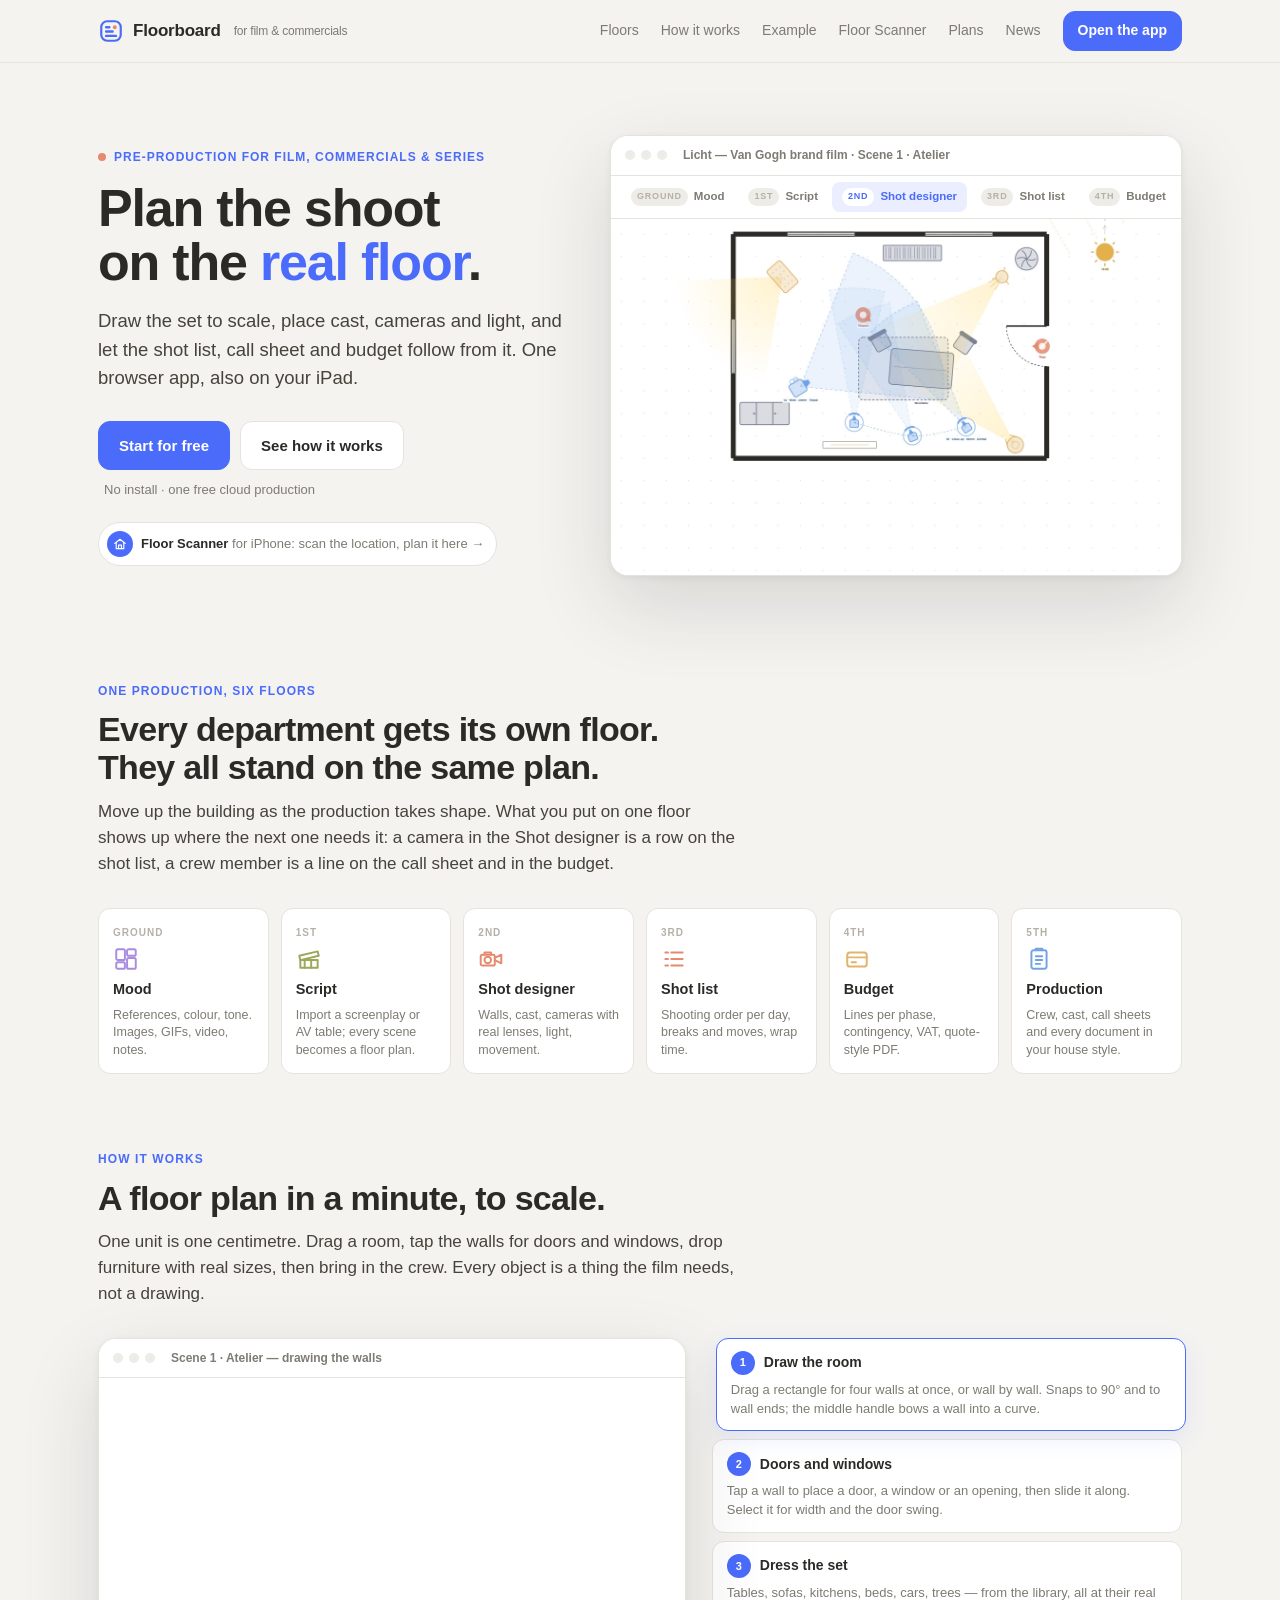
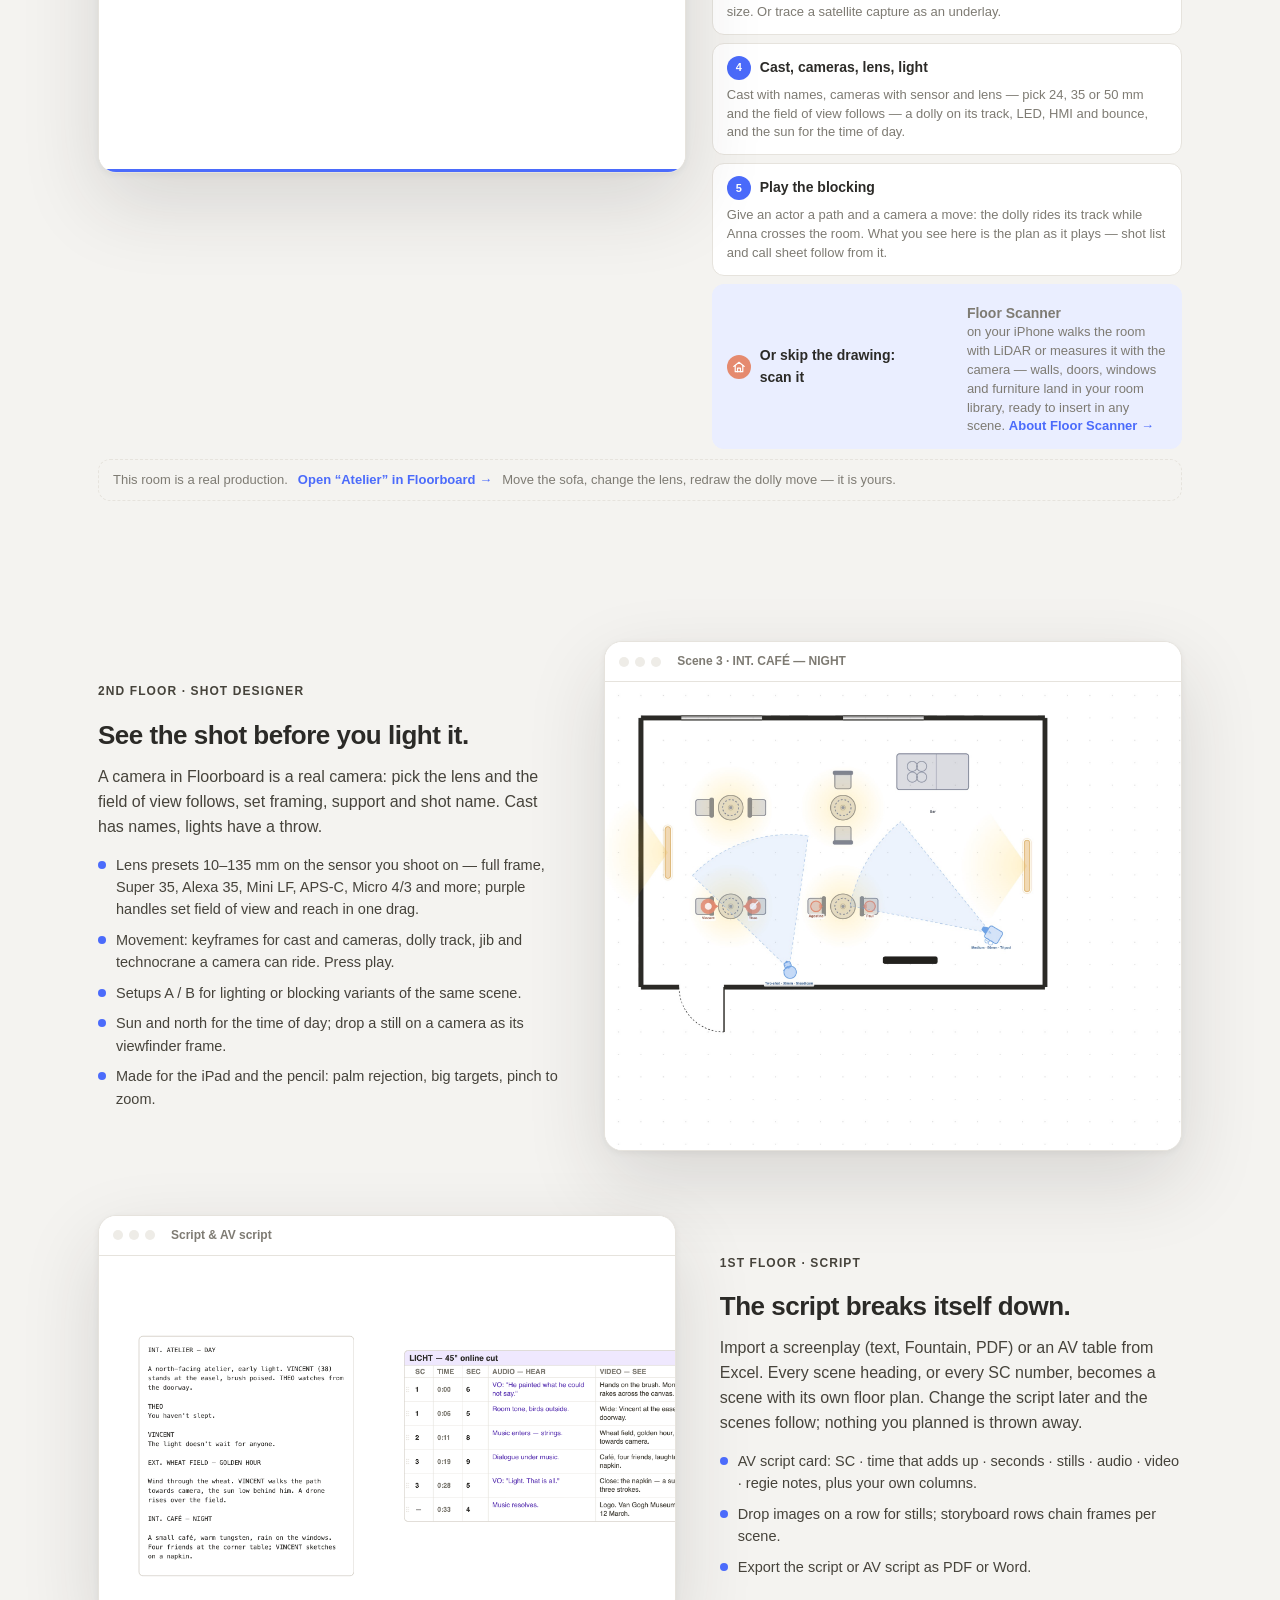
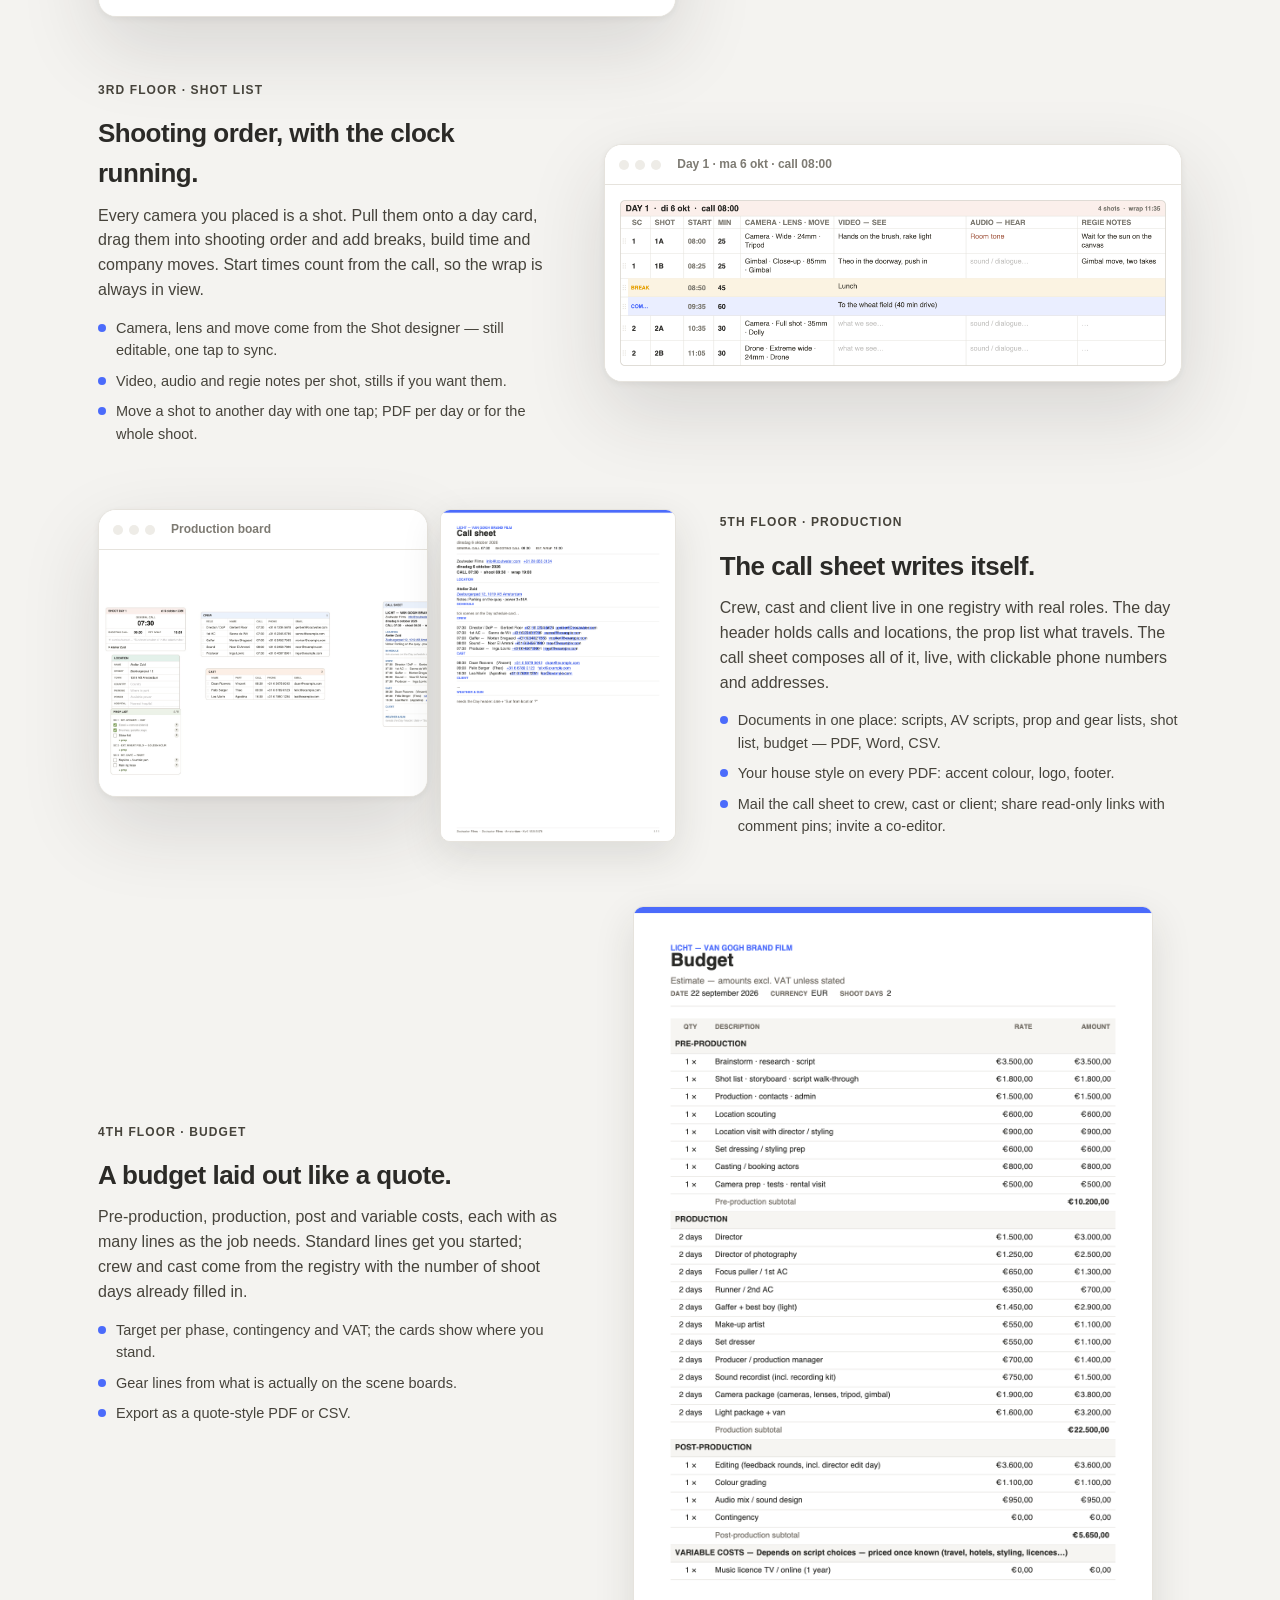
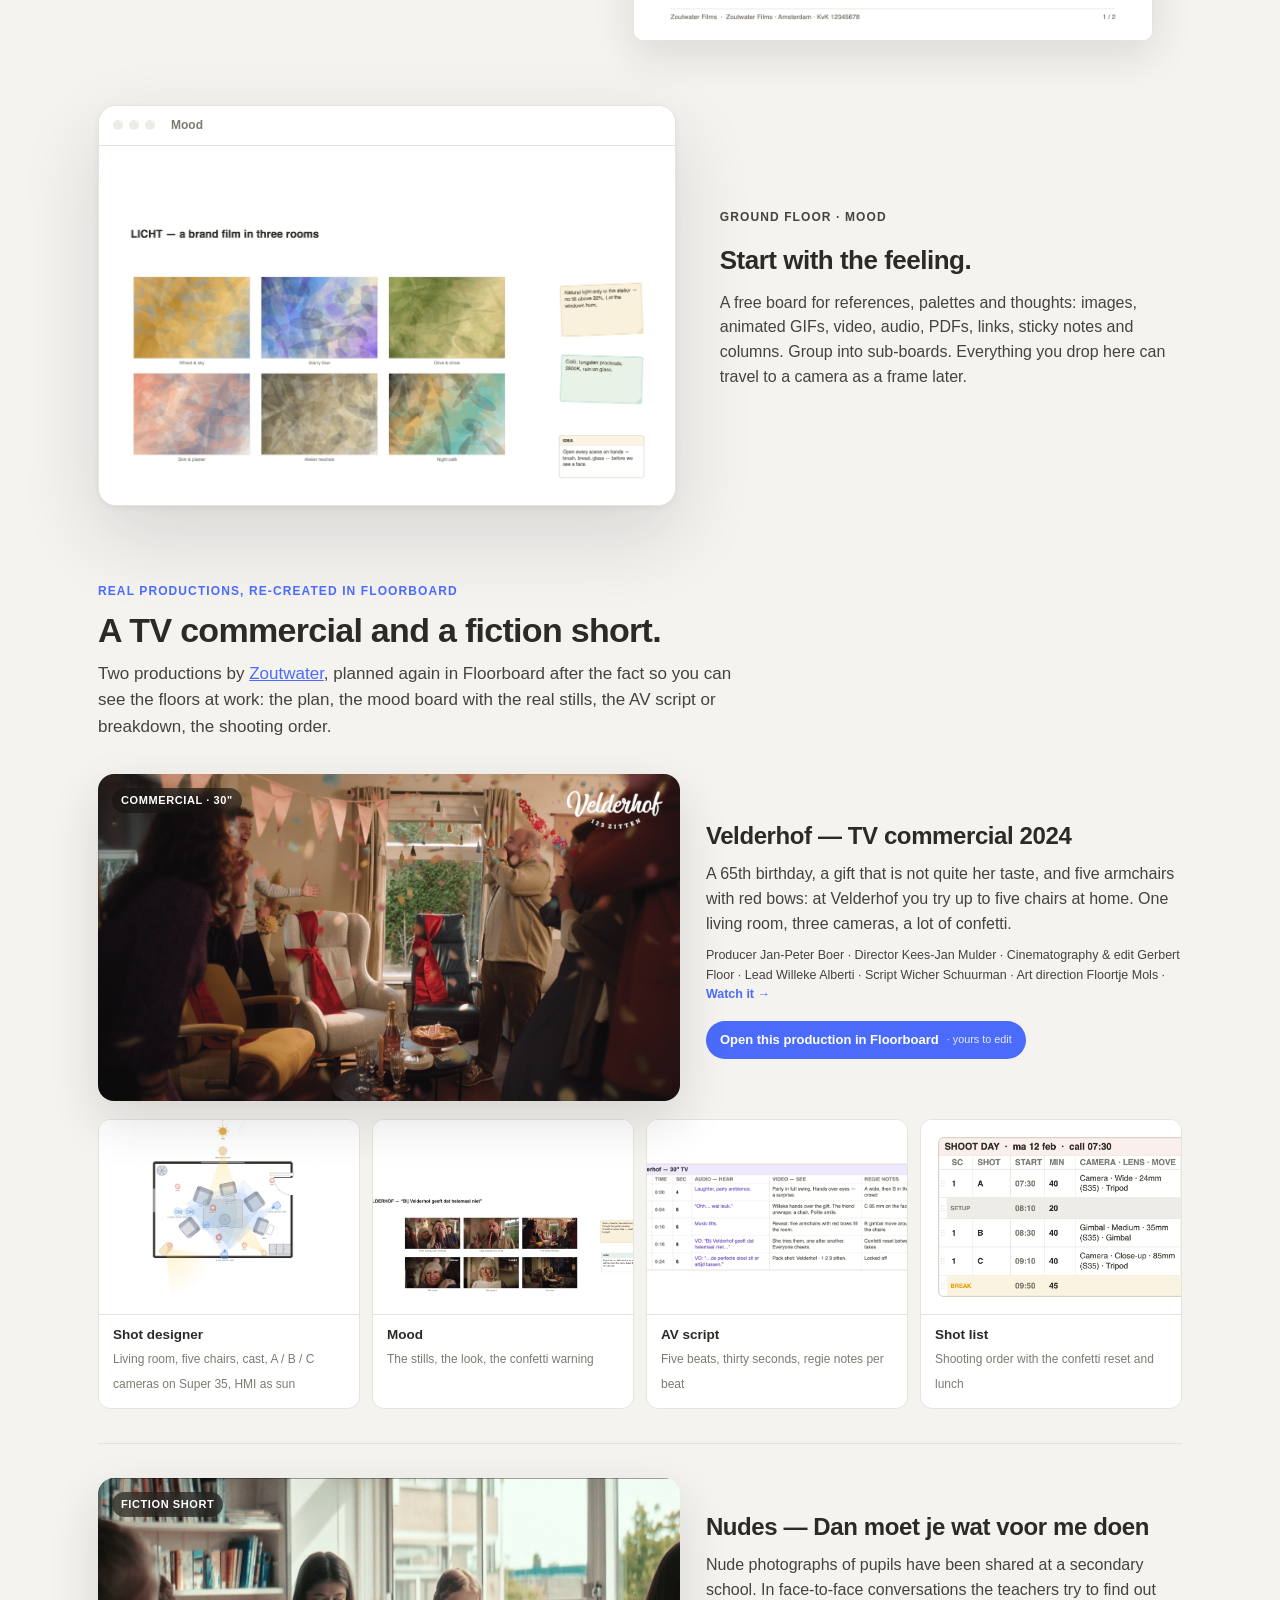
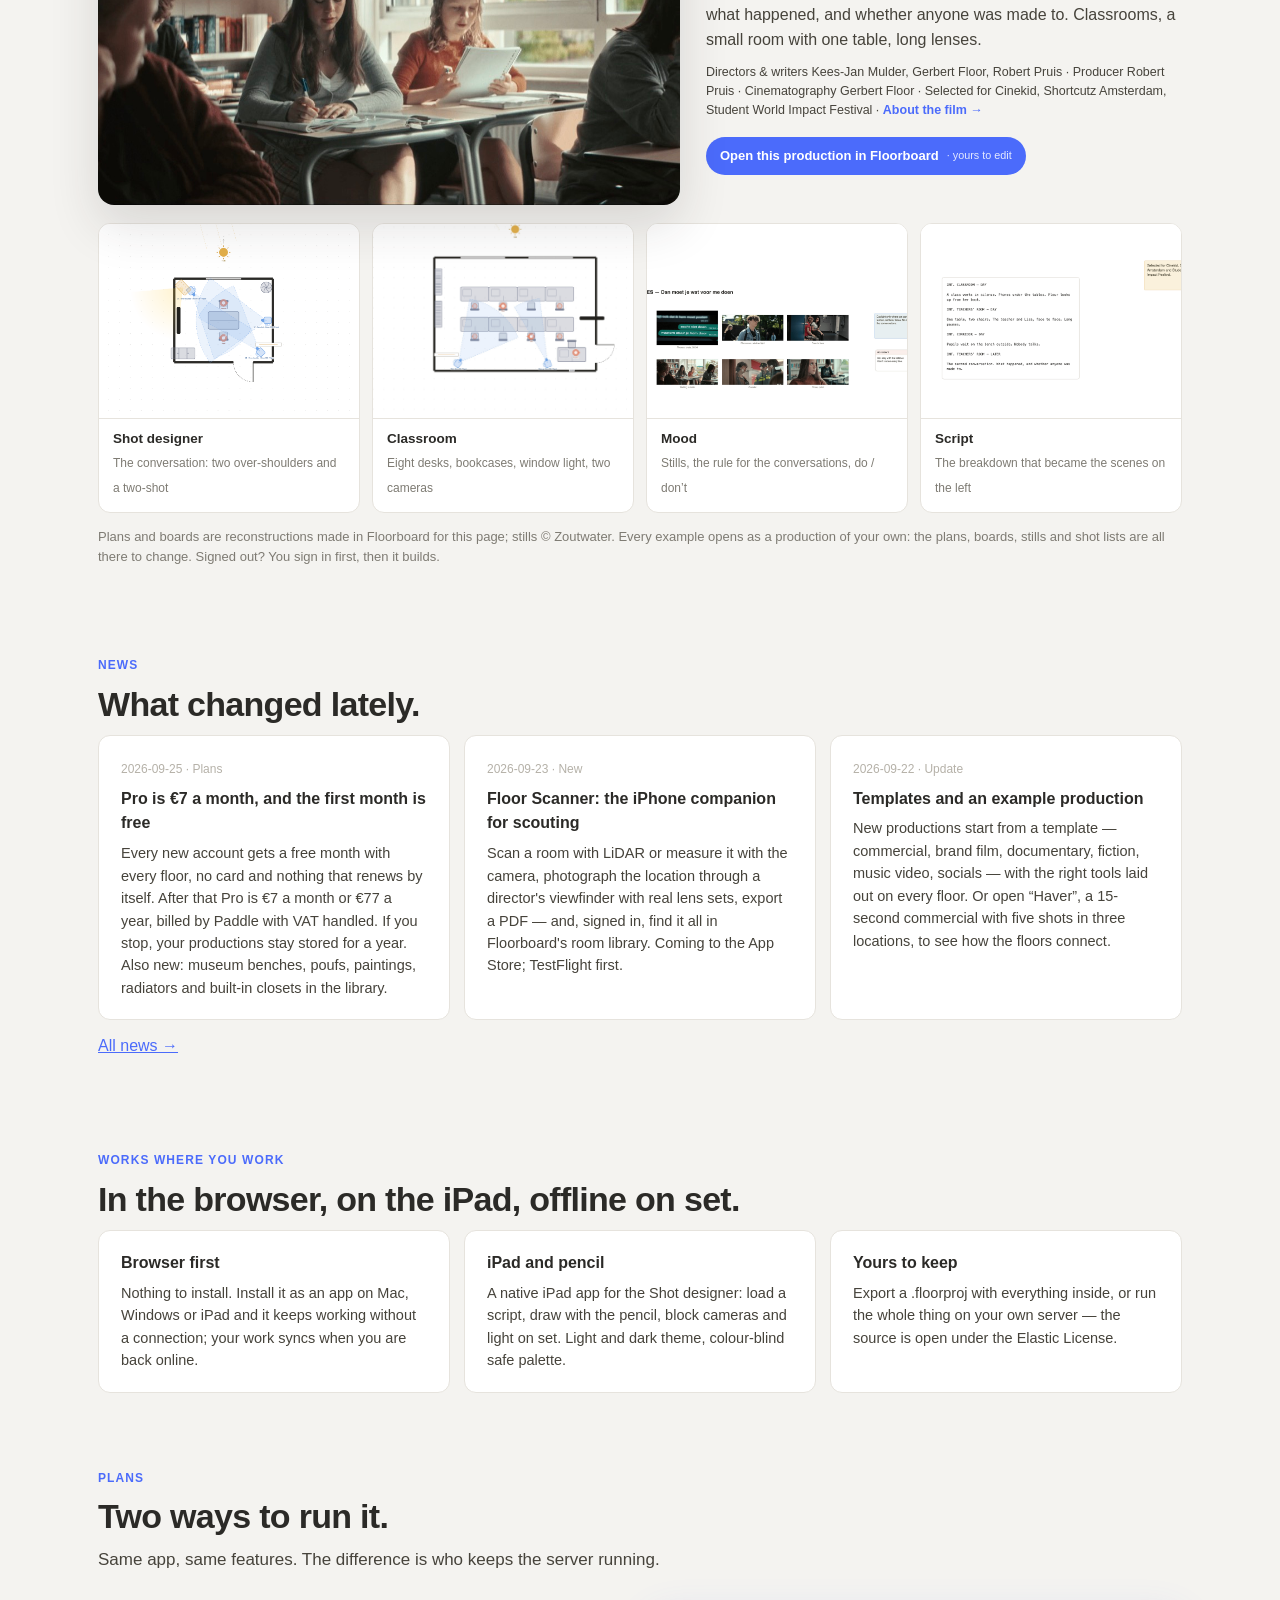
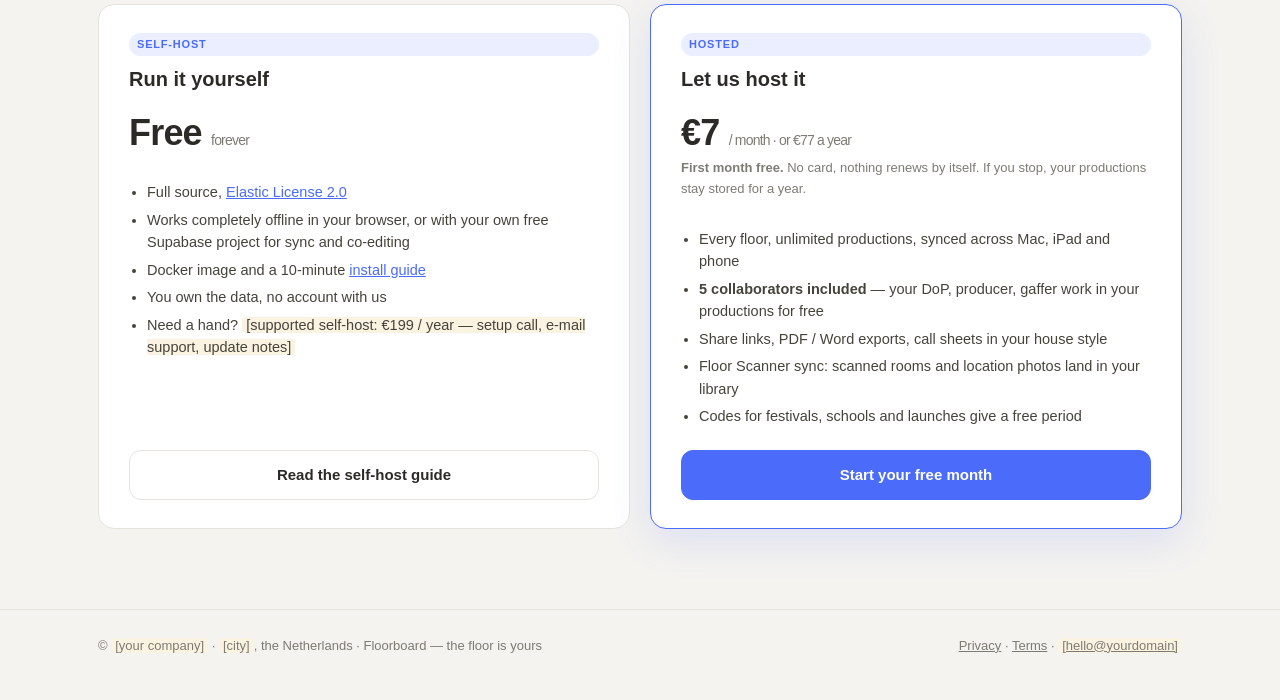
==== commit 31a2165a: "v0.98 Pro €7 / €77 with a free first month (30-day trial, no card, no auto-renewal, data kept a year" ====
--- a/landing.html
+++ b/landing.html
@@ -261,20 +261,6 @@
     <div class="howto-open">This room is a real production. <a href="index.html?example=atelier">Open “Atelier” in Floorboard →</a><span>Move the sofa, change the lens, redraw the dolly move — it is yours.</span></div>
     <script src="js/15-atelier.js"></script>
     <script src="landing/howto.js"></script>
-    <script>
-    (function(){
-      return; // the static slideshow is replaced by landing/howto.js (kept for reference)
-      const box = document.getElementById('howto'); if(!box) return;
-      const imgs = [...box.querySelectorAll('.stage-imgs img')], items = [...box.querySelectorAll('.stepsl li')], nameEl = document.getElementById('stageName'), bar = box.querySelector('.stage-bar i');
-      const names = ['Scene 1 · Atelier — walls', 'Scene 1 · Atelier — doors & windows', 'Scene 1 · Atelier — set dressing', 'Scene 1 · Atelier — cast, cameras, light', 'Room library — scanned with Floor Scanner'];
-      let cur = 0, paused = false;
-      function show(i){ cur = i; imgs.forEach(im=>im.classList.toggle('on', +im.dataset.step === i)); items.forEach(li=>li.classList.toggle('on', +li.dataset.step === i)); nameEl.textContent = names[i]; bar.style.animation = 'none'; void bar.offsetWidth; bar.style.animation = paused ? 'none' : 'stagebar 3.2s linear forwards'; }
-      items.forEach(li=>{ li.addEventListener('mouseenter', ()=>{ paused = true; show(+li.dataset.step); }); li.addEventListener('click', ()=>{ paused = true; show(+li.dataset.step); }); });
-      box.addEventListener('mouseleave', ()=>{ paused = false; show(cur); });
-      setInterval(()=>{ if(!paused) show((cur + 1) % imgs.length); }, 3200);
-      show(0);
-    })();
-    </script>
   </div>
 </section>
 
@@ -415,12 +401,7 @@
     <p style="margin-top:14px"><a href="news.html">All news →</a></p>
   </div>
 </section>
-<script>
-fetch('news.json', {cache:'no-store'}).then(r=>r.json()).then(items=>{
-  const g = document.getElementById('newsGrid');
-  g.innerHTML = items.slice(0, 3).map(n=>'<a class="card" href="' + (n.link || 'news.html') + '" style="text-decoration:none;color:inherit;display:block"><small style="color:var(--ink3);font-size:12px">' + n.date + (n.tag ? ' · ' + n.tag : '') + '</small><h4 style="margin:6px 0 6px">' + n.title + '</h4><p>' + (n.text || '') + '</p></a>').join('');
-}).catch(()=>{ document.getElementById('news').remove(); });
-</script>
+<script src="landing/news-feed.js"></script>
 
 <section id="everywhere">
   <div class="wrap">
@@ -456,7 +437,8 @@
       <div class="plan pro">
         <span class="tag">Hosted</span>
         <h3>Let us host it</h3>
-        <div class="price">€9 <small>/ month · 14 days free first</small></div>
+        <div class="price">€7 <small>/ month · or €77 a year</small></div>
+        <p style="margin:-4px 0 10px;font-size:13px;color:var(--ink2)"><b>First month free.</b> No card, nothing renews by itself. If you stop, your productions stay stored for a year.</p>
         <ul>
           <li>Every floor, unlimited productions, synced across Mac, iPad and phone</li>
           <li><b>5 collaborators included</b> — your DoP, producer, gaffer work in your productions for free</li>
@@ -464,7 +446,7 @@
           <li>Floor Scanner sync: scanned rooms and location photos land in your library</li>
           <li>Codes for festivals, schools and launches give a free period</li>
         </ul>
-        <a class="btn" href="index.html?start=1">Start your 14-day trial</a>
+        <a class="btn" href="index.html?start=1">Start your free month</a>
       </div>
     </div>
   </div>
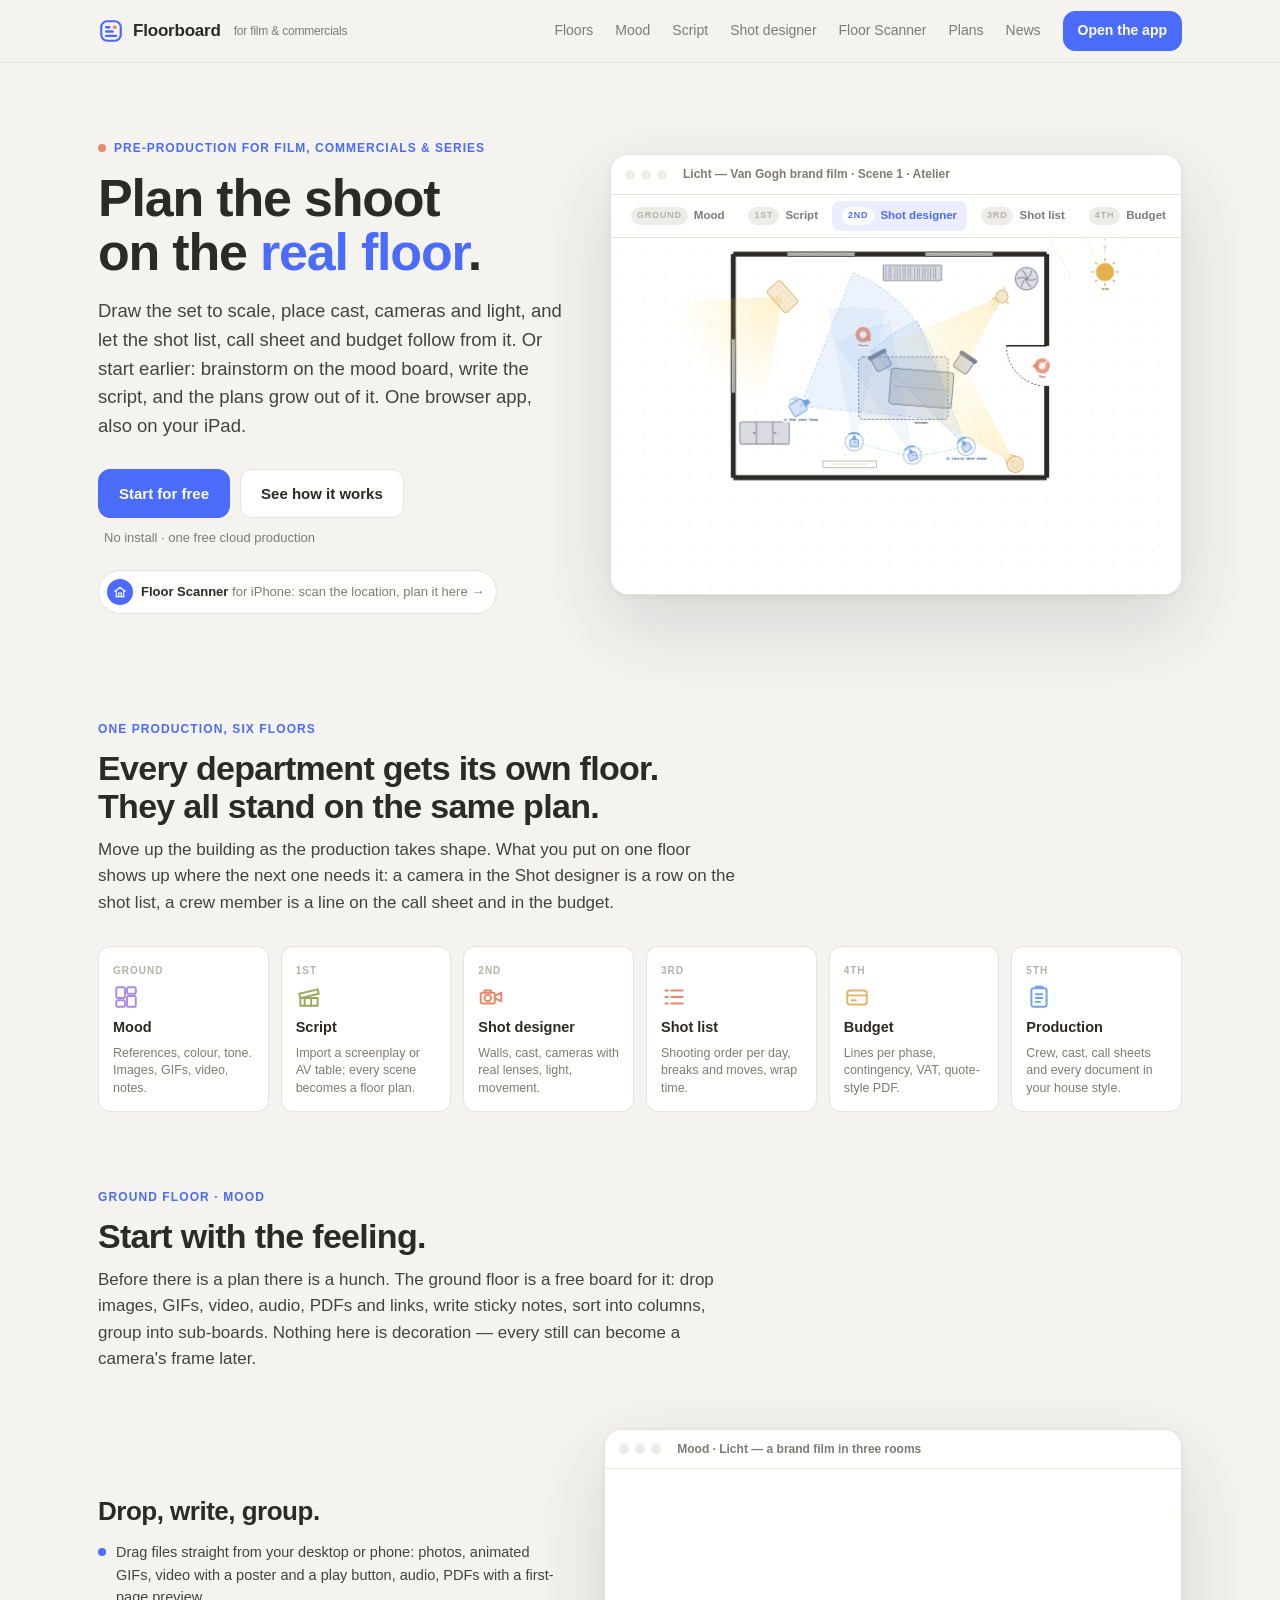
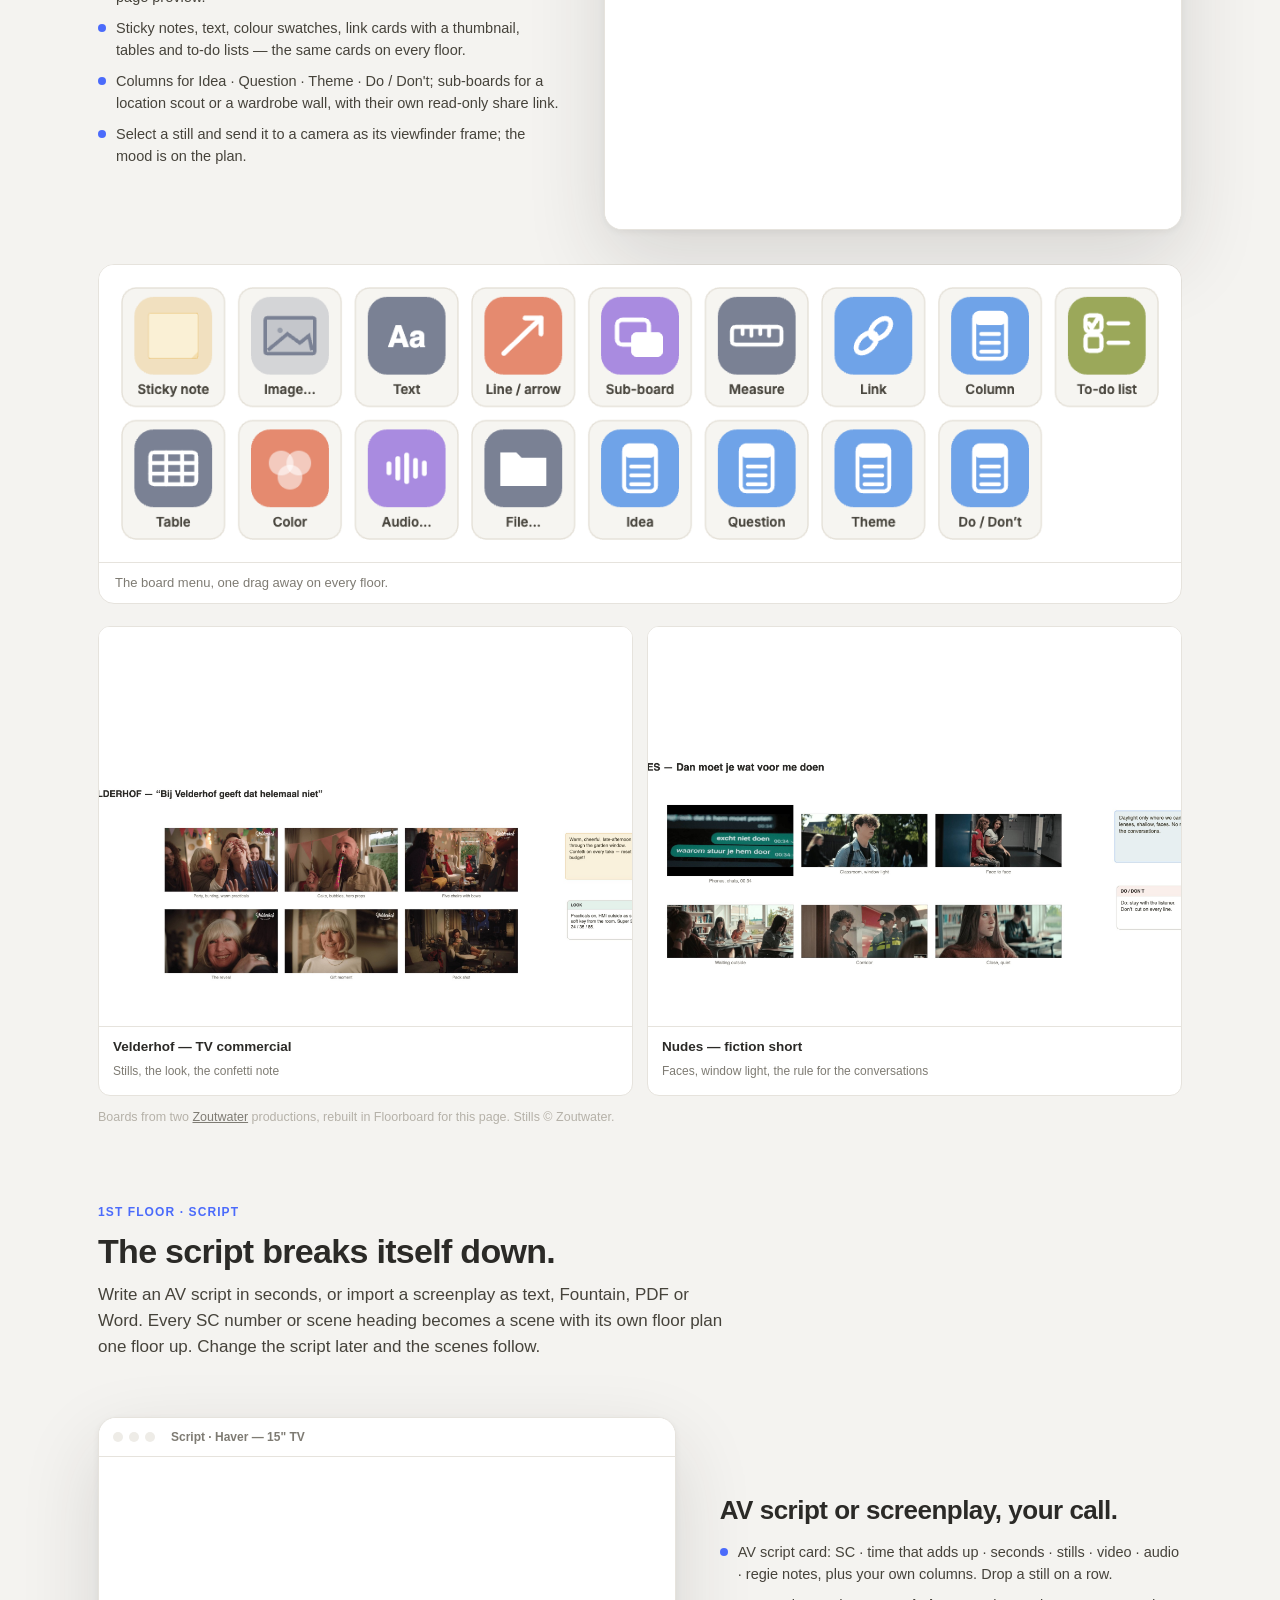
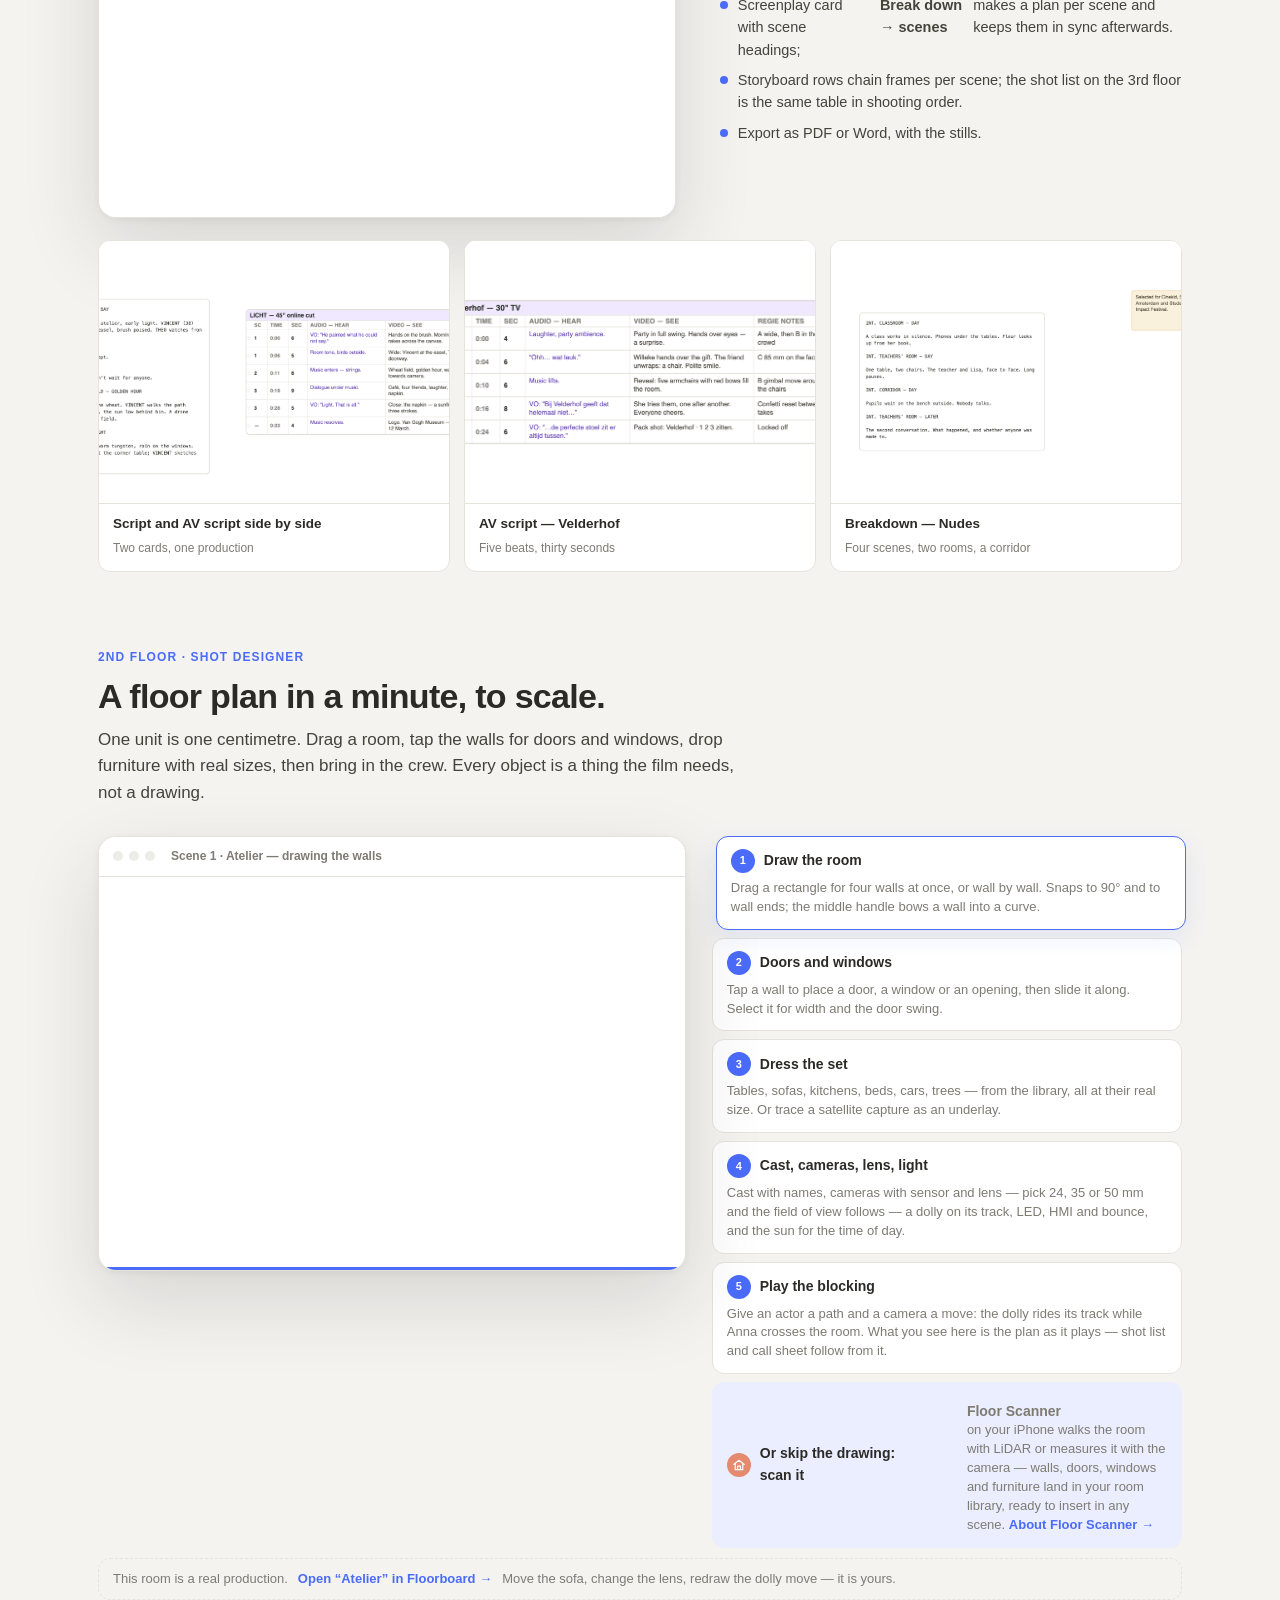
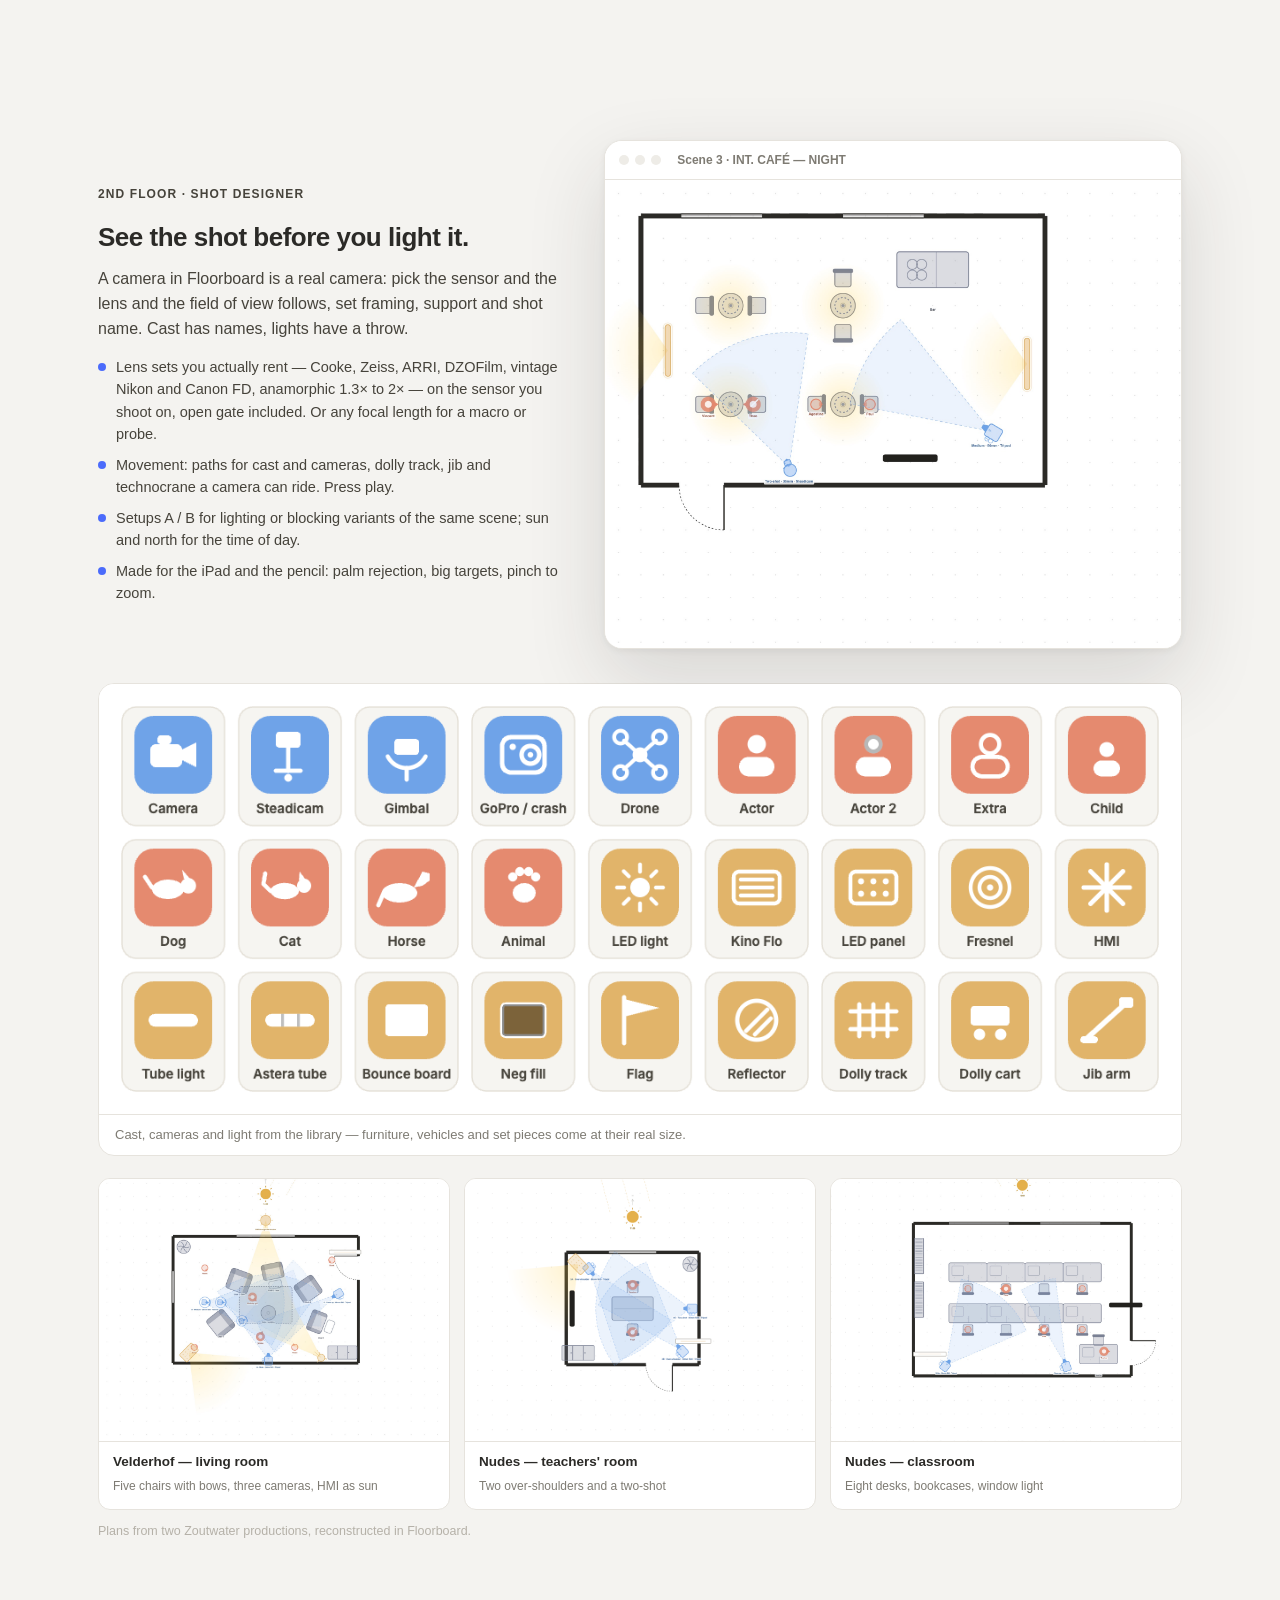
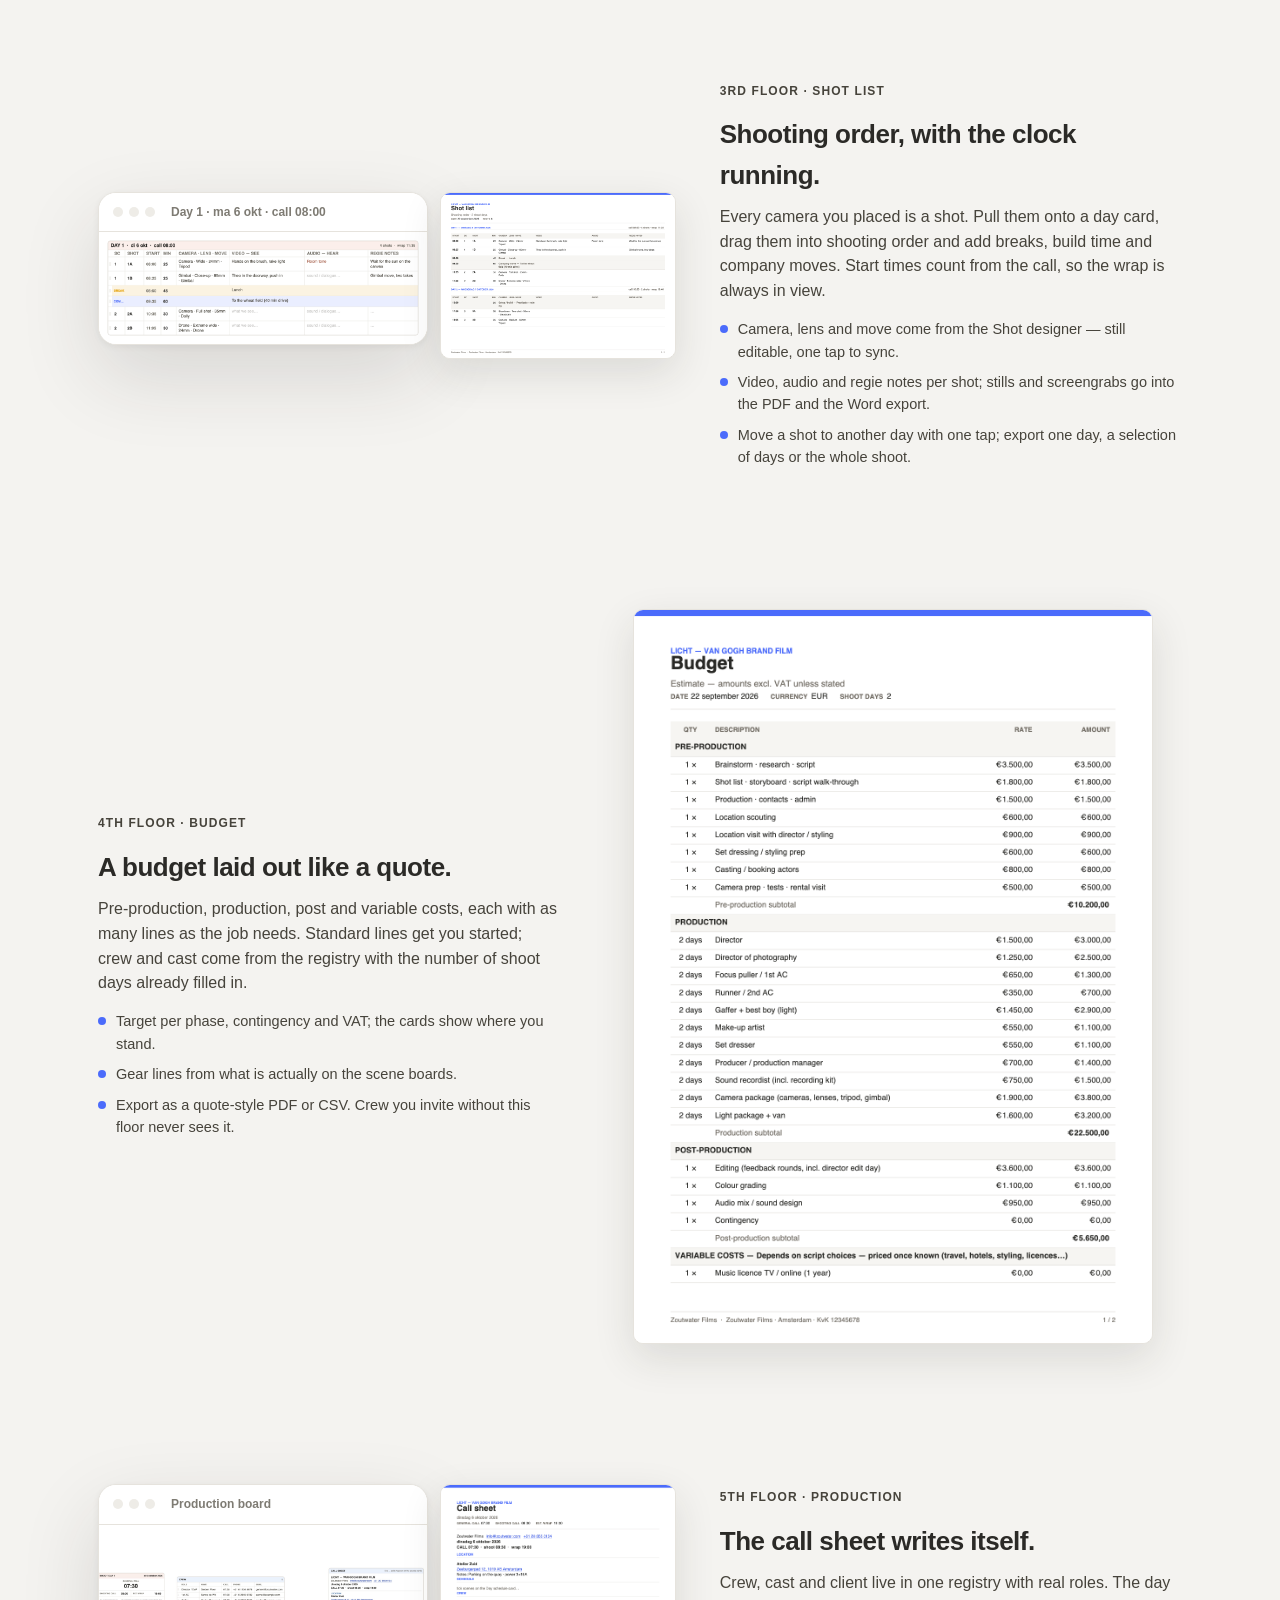
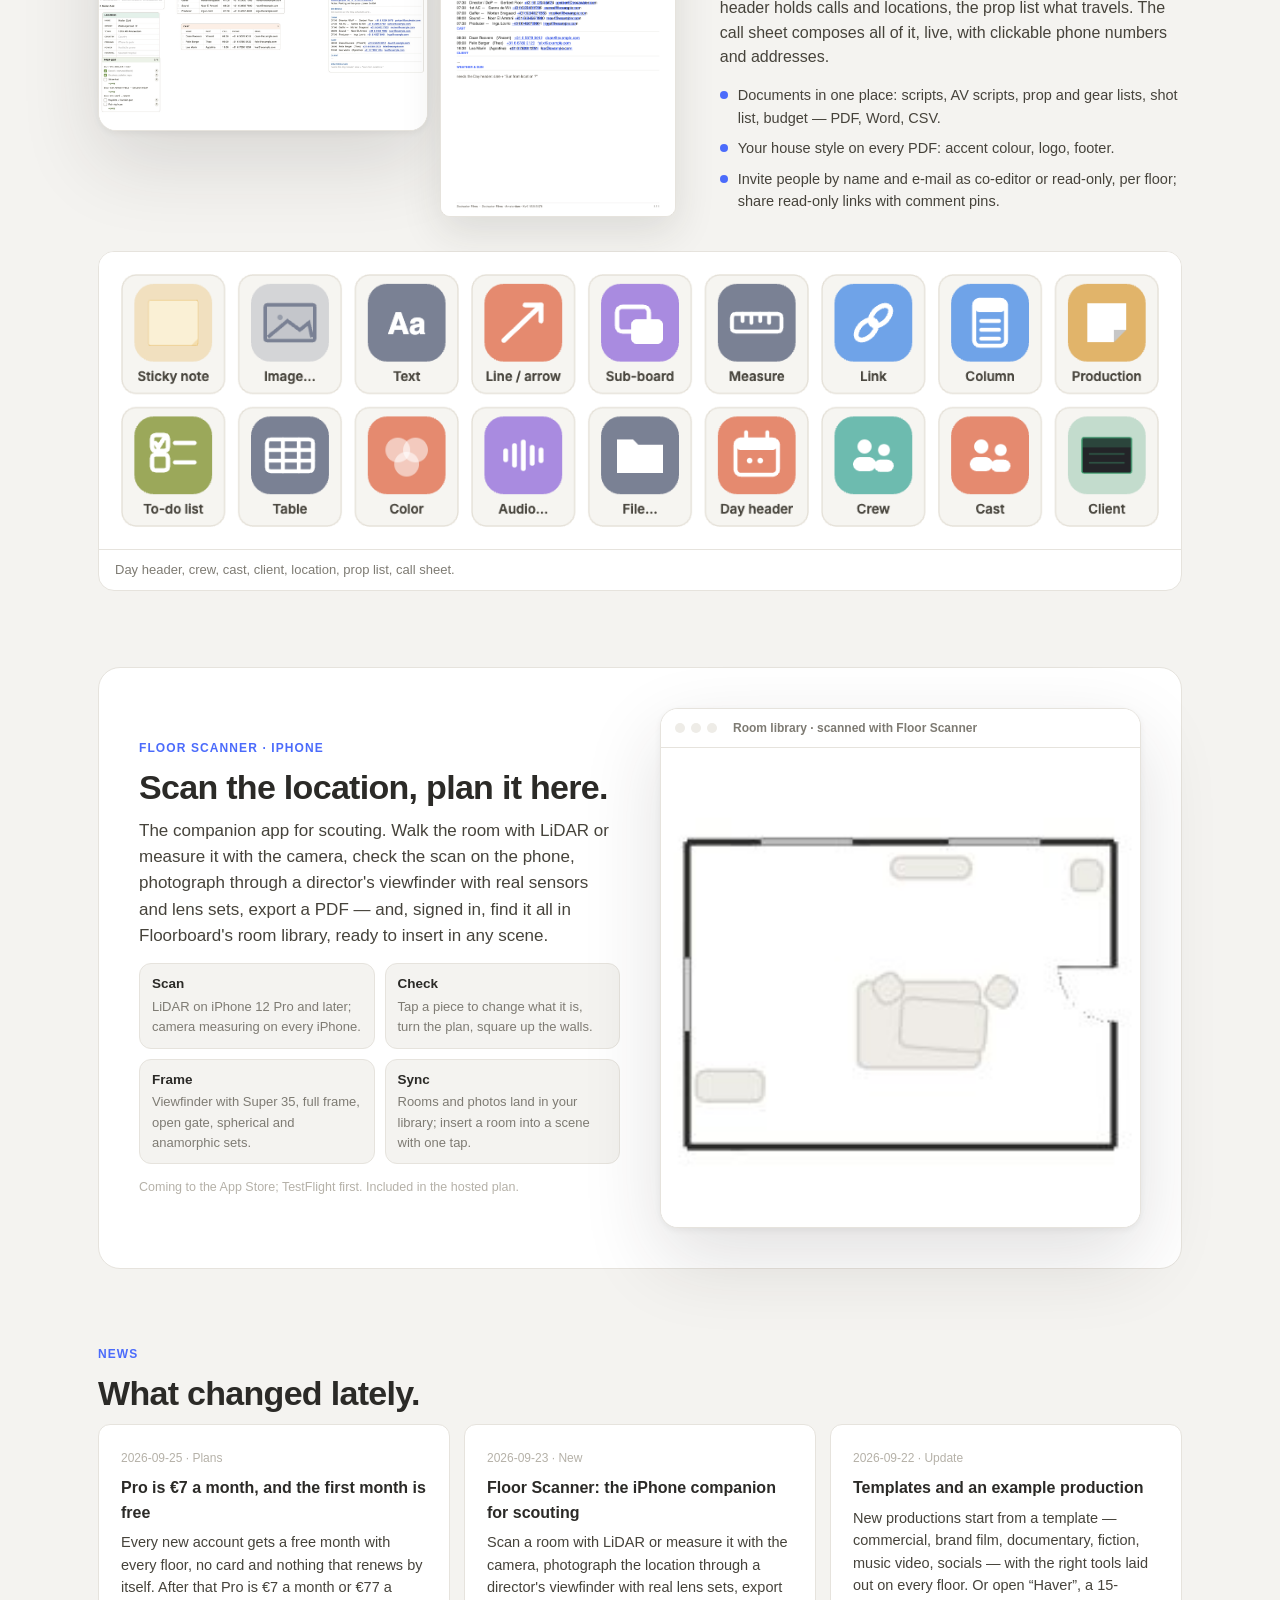
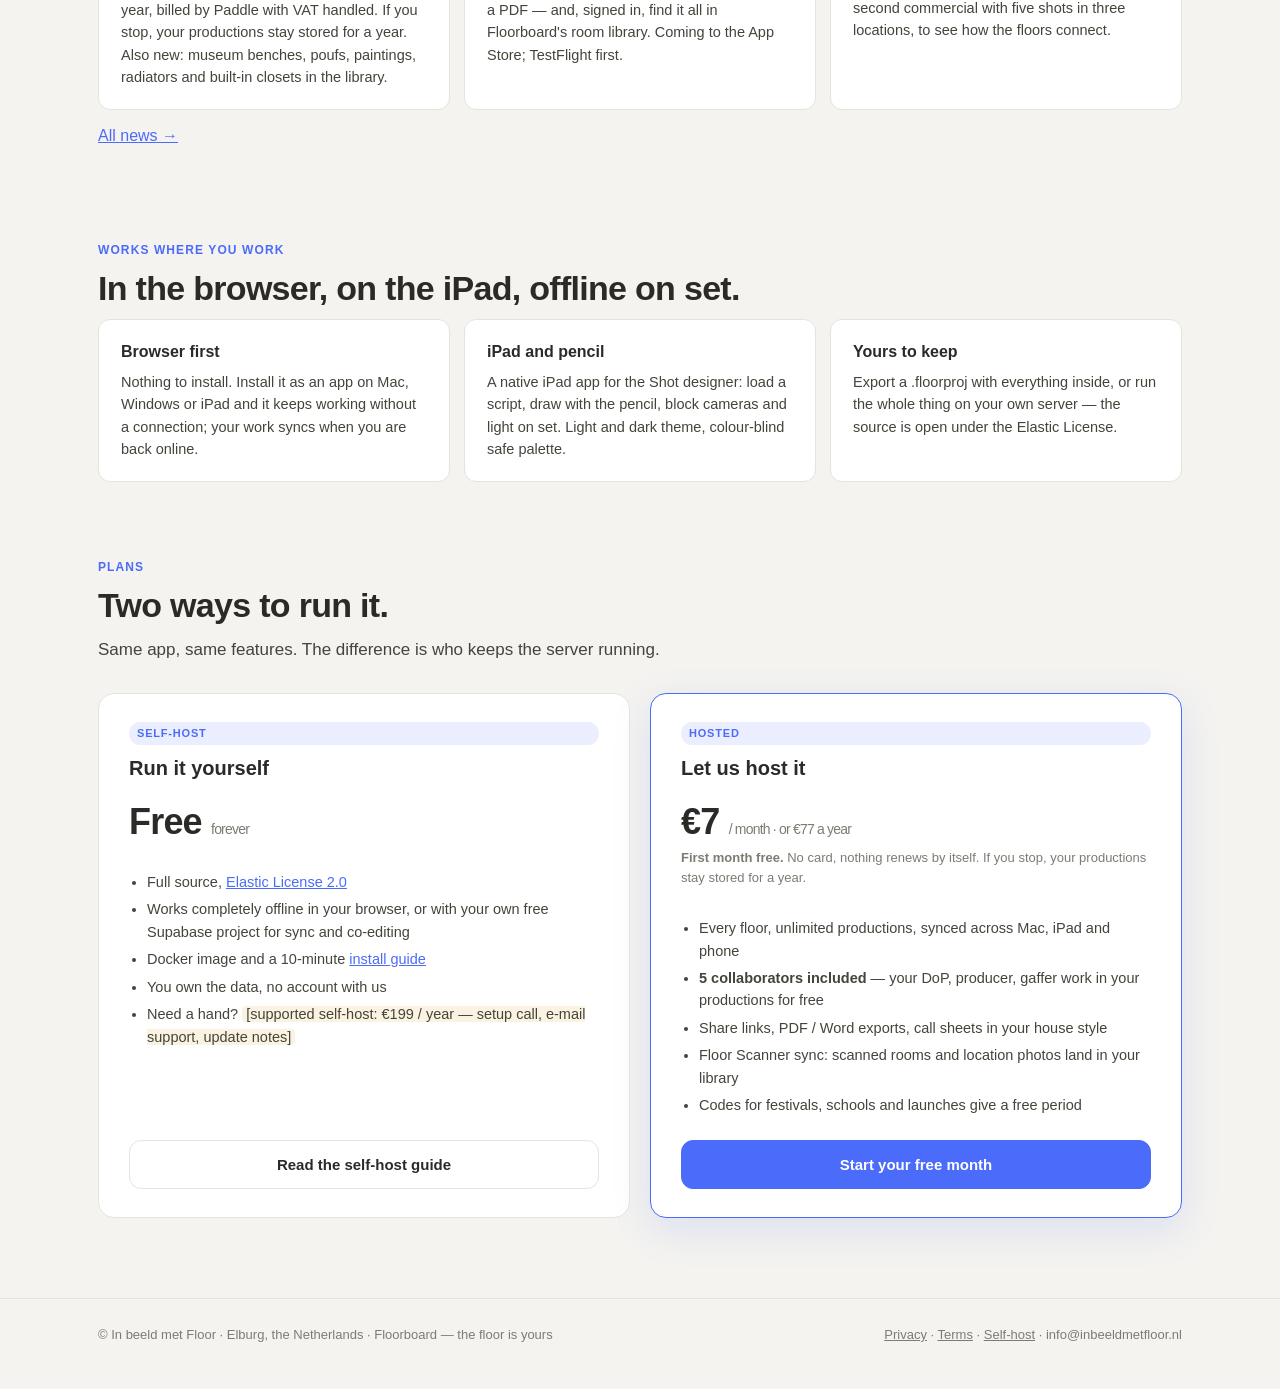
==== commit 29a44e3c: "v1.0-rc6 Landing in floor order: animated Mood and Script floors, examples folded into the floors, l" ====
--- a/landing.html
+++ b/landing.html
@@ -173,8 +173,20 @@
     h1{font-size:40px} h2{font-size:28px}
     nav a:not(.btn){display:none}
   }
+  .frame.anim canvas{display:block;width:100%;aspect-ratio:16/10;background:#fff}
+  .libstrip{margin-top:34px;border:1px solid var(--line);border-radius:16px;background:var(--panel);overflow:hidden}
+  .libstrip img{display:block;width:100%;height:auto}
+  .libstrip p{margin:0;padding:10px 16px;font-size:13px;color:var(--ink2);border-top:1px solid var(--line)}
+  .gal2{display:grid;grid-template-columns:1fr 1fr;gap:14px;margin-top:22px}
+  #designer .gallery,#script .gallery{margin-top:22px}
+  .credit{margin:12px 0 0;font-size:12.5px;color:var(--ink3)}
+  .credit a{color:var(--ink2)}
+  .scansteps{list-style:none;margin:0;padding:0;display:grid;grid-template-columns:1fr 1fr;gap:10px}
+  .scansteps li{border:1px solid var(--line);border-radius:12px;padding:10px 12px;font-size:13px;color:var(--ink2);background:var(--bg)}
+  .scansteps li b{display:block;color:var(--ink);font-size:13.5px;margin-bottom:2px}
+  @media (max-width:820px){ .scan{grid-template-columns:1fr;padding:26px} }
   @media (max-width:600px){
-    .floors,.steps,.gallery,.grid3,.plans{grid-template-columns:1fr} .pair{grid-template-columns:1fr}
+    .floors,.steps,.scansteps,.gallery,.grid3,.plans,.gal2{grid-template-columns:1fr} .pair{grid-template-columns:1fr}
     .wrap{padding:0 18px} section{padding-top:56px} .hero{padding-top:44px} h1{font-size:34px}
   }
 </style>
@@ -188,8 +200,9 @@
     </a>
     <nav>
       <a href="#floors">Floors</a>
-      <a href="#draw">How it works</a>
-      <a href="#example">Example</a>
+      <a href="#mood">Mood</a>
+      <a href="#script">Script</a>
+      <a href="#draw">Shot designer</a>
       <a href="#scanner">Floor Scanner</a>
       <a href="#plans">Plans</a>
       <a href="news.html">News</a>
@@ -203,7 +216,7 @@
     <div>
       <div class="eyebrow"><i></i>Pre-production for film, commercials &amp; series</div>
       <h1>Plan the shoot<br>on the <em>real floor</em>.</h1>
-      <p class="sub">Draw the set to scale, place cast, cameras and light, and let the shot list, call sheet and budget follow from it. One browser app, also on your iPad.</p>
+      <p class="sub">Draw the set to scale, place cast, cameras and light, and let the shot list, call sheet and budget follow from it. Or start earlier: brainstorm on the mood board, write the script, and the plans grow out of it. One browser app, also on your iPad.</p>
       <div class="cta">
         <a class="btn" href="index.html?start=1">Start for free</a>
         <a class="btn ghost" href="#draw">See how it works</a>
@@ -235,9 +248,60 @@
   </div>
 </section>
 
+<section id="mood">
+  <div class="wrap">
+    <p class="kicker">Ground floor · Mood</p>
+    <h2>Start with the feeling.</h2>
+    <p class="lead">Before there is a plan there is a hunch. The ground floor is a free board for it: drop images, GIFs, video, audio, PDFs and links, write sticky notes, sort into columns, group into sub-boards. Nothing here is decoration — every still can become a camera's frame later.</p>
+    <div class="feat" style="padding-top:26px">
+      <div class="txt">
+        <h3>Drop, write, group.</h3>
+        <ul>
+          <li>Drag files straight from your desktop or phone: photos, animated GIFs, video with a poster and a play button, audio, PDFs with a first-page preview.</li>
+          <li>Sticky notes, text, colour swatches, link cards with a thumbnail, tables and to-do lists — the same cards on every floor.</li>
+          <li>Columns for Idea · Question · Theme · Do / Don't; sub-boards for a location scout or a wardrobe wall, with their own read-only share link.</li>
+          <li>Select a still and send it to a camera as its viewfinder frame; the mood is on the plan.</li>
+        </ul>
+      </div>
+      <div class="frame anim"><div class="bar"><span class="dots"><i></i><i></i><i></i></span><span class="name">Mood · Licht — a brand film in three rooms</span></div><canvas id="moodCv" aria-label="A mood board filling itself: photos, a note, a column, a link, a sub-board"></canvas></div>
+    </div>
+    <div class="libstrip"><img src="landing/img/lib-mood.png" alt="The board menu: sticky note, image, text, line, sub-board, measure, link, column, to-do, table, colour, audio, file, idea, question, theme, do / don't"><p>The board menu, one drag away on every floor.</p></div>
+    <div class="gal2">
+      <a class="g" href="landing/img/velderhof-mood.jpg" target="_blank" rel="noopener"><img src="landing/img/velderhof-mood.jpg" alt="Mood board of the Velderhof commercial with stills from the finished spot" style="object-position:center 55%"><div><b>Velderhof — TV commercial</b><span>Stills, the look, the confetti note</span></div></a>
+      <a class="g" href="landing/img/nudes-mood.jpg" target="_blank" rel="noopener"><img src="landing/img/nudes-mood.jpg" alt="Mood board of the short film Nudes" style="object-position:center 55%"><div><b>Nudes — fiction short</b><span>Faces, window light, the rule for the conversations</span></div></a>
+    </div>
+    <p class="credit">Boards from two <a href="https://www.zoutwater.com" rel="noopener">Zoutwater</a> productions, rebuilt in Floorboard for this page. Stills © Zoutwater.</p>
+  </div>
+</section>
+
+<section id="script">
+  <div class="wrap">
+    <p class="kicker">1st floor · Script</p>
+    <h2>The script breaks itself down.</h2>
+    <p class="lead">Write an AV script in seconds, or import a screenplay as text, Fountain, PDF or Word. Every SC number or scene heading becomes a scene with its own floor plan one floor up. Change the script later and the scenes follow.</p>
+    <div class="feat flip" style="padding-top:26px">
+      <div class="txt">
+        <h3>AV script or screenplay, your call.</h3>
+        <ul>
+          <li>AV script card: SC · time that adds up · seconds · stills · video · audio · regie notes, plus your own columns. Drop a still on a row.</li>
+          <li>Screenplay card with scene headings; <b>Break down → scenes</b> makes a plan per scene and keeps them in sync afterwards.</li>
+          <li>Storyboard rows chain frames per scene; the shot list on the 3rd floor is the same table in shooting order.</li>
+          <li>Export as PDF or Word, with the stills.</li>
+        </ul>
+      </div>
+      <div class="frame anim"><div class="bar"><span class="dots"><i></i><i></i><i></i></span><span class="name">Script · Haver — 15" TV</span></div><canvas id="scriptCv" aria-label="An AV script being written, then a screenplay breaking down into three scenes"></canvas></div>
+    </div>
+    <div class="gallery">
+      <a class="g" href="landing/img/script.png" target="_blank" rel="noopener"><img src="landing/img/script.png" alt="A shooting script card next to an AV script table"><div><b>Script and AV script side by side</b><span>Two cards, one production</span></div></a>
+      <a class="g" href="landing/img/velderhof-av.png" target="_blank" rel="noopener"><img src="landing/img/velderhof-av.png" alt="AV script of the Velderhof commercial" style="object-position:left center"><div><b>AV script — Velderhof</b><span>Five beats, thirty seconds</span></div></a>
+      <a class="g" href="landing/img/nudes-script.png" target="_blank" rel="noopener"><img src="landing/img/nudes-script.png" alt="Script breakdown card of Nudes" style="object-position:left center"><div><b>Breakdown — Nudes</b><span>Four scenes, two rooms, a corridor</span></div></a>
+    </div>
+  </div>
+</section>
+
 <section id="draw">
   <div class="wrap">
-    <p class="kicker">How it works</p>
+    <p class="kicker">2nd floor · Shot designer</p>
     <h2>A floor plan in a minute, to scale.</h2>
     <p class="lead">One unit is one centimetre. Drag a room, tap the walls for doors and windows, drop furniture with real sizes, then bring in the crew. Every object is a thing the film needs, not a drawing.</p>
     <div class="howto" id="howto">
@@ -261,6 +325,7 @@
     <div class="howto-open">This room is a real production. <a href="index.html?example=atelier">Open “Atelier” in Floorboard →</a><span>Move the sofa, change the lens, redraw the dolly move — it is yours.</span></div>
     <script src="js/15-atelier.js"></script>
     <script src="landing/howto.js"></script>
+    <script src="landing/floors-anim.js"></script>
   </div>
 </section>
 
@@ -270,47 +335,68 @@
       <div class="txt">
         <p class="kicker">2nd floor · Shot designer</p>
         <h3>See the shot before you light it.</h3>
-        <p>A camera in Floorboard is a real camera: pick the lens and the field of view follows, set framing, support and shot name. Cast has names, lights have a throw.</p>
-        <ul>
-          <li>Lens presets 10–135 mm on the sensor you shoot on — full frame, Super 35, Alexa 35, Mini LF, APS-C, Micro 4/3 and more; purple handles set field of view and reach in one drag.</li>
-          <li>Movement: keyframes for cast and cameras, dolly track, jib and technocrane a camera can ride. Press play.</li>
-          <li>Setups A / B for lighting or blocking variants of the same scene.</li>
-          <li>Sun and north for the time of day; drop a still on a camera as its viewfinder frame.</li>
+        <p>A camera in Floorboard is a real camera: pick the sensor and the lens and the field of view follows, set framing, support and shot name. Cast has names, lights have a throw.</p>
+        <ul>
+          <li>Lens sets you actually rent — Cooke, Zeiss, ARRI, DZOFilm, vintage Nikon and Canon FD, anamorphic 1.3× to 2× — on the sensor you shoot on, open gate included. Or any focal length for a macro or probe.</li>
+          <li>Movement: paths for cast and cameras, dolly track, jib and technocrane a camera can ride. Press play.</li>
+          <li>Setups A / B for lighting or blocking variants of the same scene; sun and north for the time of day.</li>
           <li>Made for the iPad and the pencil: palm rejection, big targets, pinch to zoom.</li>
         </ul>
       </div>
-      <div class="frame"><div class="bar"><span class="dots"><i></i><i></i><i></i></span><span class="name">Scene 3 · INT. CAFÉ — NIGHT</span></div><img class="shot" src="landing/img/cafe.jpg" alt="Café floor plan with bar, four tables, pendants, tube lights, four actors and two cameras" style="max-height:none"></div>
-    </div>
-
-    <div class="feat flip" id="script">
-      <div class="txt">
-        <p class="kicker">1st floor · Script</p>
-        <h3>The script breaks itself down.</h3>
-        <p>Import a screenplay (text, Fountain, PDF) or an AV table from Excel. Every scene heading, or every SC number, becomes a scene with its own floor plan. Change the script later and the scenes follow; nothing you planned is thrown away.</p>
-        <ul>
-          <li>AV script card: SC · time that adds up · seconds · stills · audio · video · regie notes, plus your own columns.</li>
-          <li>Drop images on a row for stills; storyboard rows chain frames per scene.</li>
-          <li>Export the script or AV script as PDF or Word.</li>
-        </ul>
-      </div>
-      <div class="frame"><div class="bar"><span class="dots"><i></i><i></i><i></i></span><span class="name">Script &amp; AV script</span></div><img class="shot cover" src="landing/img/script.png" alt="A shooting script card next to an AV script table with SC, time, seconds, audio, video and regie notes" style="object-position:left center"></div>
-    </div>
-
-    <div class="feat" id="shotlist">
+      <div class="frame"><div class="bar"><span class="dots"><i></i><i></i><i></i></span><span class="name">Scene 3 · INT. CAFÉ — NIGHT</span></div><img class="shot" src="landing/img/cafe.jpg" alt="Café floor plan with bar, four tables, pendants, tube lights, four actors and two cameras" style="object-position:center 40%"></div>
+    </div>
+    <div class="libstrip"><img src="landing/img/lib-design.png" alt="The library: cameras, steadicam, gimbal, GoPro, drone, cast, animals, LED, Kino Flo, panels, Fresnel, HMI, tubes, bounce, negative fill, flags, reflector, dolly track, dolly cart, jib"><p>Cast, cameras and light from the library — furniture, vehicles and set pieces come at their real size.</p></div>
+    <div class="gallery">
+      <a class="g" href="landing/img/velderhof-plan.jpg" target="_blank" rel="noopener"><img src="landing/img/velderhof-plan.jpg" alt="Floor plan of the Velderhof living room: five chairs, cast, three cameras, HMI through the window"><div><b>Velderhof — living room</b><span>Five chairs with bows, three cameras, HMI as sun</span></div></a>
+      <a class="g" href="landing/img/nudes-plan.png" target="_blank" rel="noopener"><img src="landing/img/nudes-plan.png" alt="Floor plan of the teachers' room: one table, two chairs, three cameras"><div><b>Nudes — teachers' room</b><span>Two over-shoulders and a two-shot</span></div></a>
+      <a class="g" href="landing/img/nudes-classroom.jpg" target="_blank" rel="noopener"><img src="landing/img/nudes-classroom.jpg" alt="Floor plan of the classroom with eight desks"><div><b>Nudes — classroom</b><span>Eight desks, bookcases, window light</span></div></a>
+    </div>
+    <p class="credit">Plans from two Zoutwater productions, reconstructed in Floorboard.</p>
+  </div>
+</section>
+
+<section id="shotlist">
+  <div class="wrap">
+    <div class="feat flip">
       <div class="txt">
         <p class="kicker">3rd floor · Shot list</p>
         <h3>Shooting order, with the clock running.</h3>
         <p>Every camera you placed is a shot. Pull them onto a day card, drag them into shooting order and add breaks, build time and company moves. Start times count from the call, so the wrap is always in view.</p>
         <ul>
           <li>Camera, lens and move come from the Shot designer — still editable, one tap to sync.</li>
-          <li>Video, audio and regie notes per shot, stills if you want them.</li>
-          <li>Move a shot to another day with one tap; PDF per day or for the whole shoot.</li>
-        </ul>
-      </div>
-      <div class="frame"><div class="bar"><span class="dots"><i></i><i></i><i></i></span><span class="name">Day 1 · ma 6 okt · call 08:00</span></div><img class="shot" src="landing/img/shotlist.png" alt="Shot list card for day 1 with start times, shots, camera and lens, a lunch break and a company move" style="max-height:none"></div>
-    </div>
-
-    <div class="feat flip" id="production">
+          <li>Video, audio and regie notes per shot; stills and screengrabs go into the PDF and the Word export.</li>
+          <li>Move a shot to another day with one tap; export one day, a selection of days or the whole shoot.</li>
+        </ul>
+      </div>
+      <div class="pair">
+        <div class="frame"><div class="bar"><span class="dots"><i></i><i></i><i></i></span><span class="name">Day 1 · ma 6 okt · call 08:00</span></div><img class="shot" src="landing/img/shotlist.png" alt="Shot list card for day 1 with start times, shots, camera and lens, a lunch break and a company move"></div>
+        <div class="doc"><img src="landing/img/pdf-shotlist.png" alt="The exported shot list PDF, A4 landscape"></div>
+      </div>
+    </div>
+  </div>
+</section>
+
+<section id="budget">
+  <div class="wrap">
+    <div class="feat">
+      <div class="txt">
+        <p class="kicker">4th floor · Budget</p>
+        <h3>A budget laid out like a quote.</h3>
+        <p>Pre-production, production, post and variable costs, each with as many lines as the job needs. Standard lines get you started; crew and cast come from the registry with the number of shoot days already filled in.</p>
+        <ul>
+          <li>Target per phase, contingency and VAT; the cards show where you stand.</li>
+          <li>Gear lines from what is actually on the scene boards.</li>
+          <li>Export as a quote-style PDF or CSV. Crew you invite without this floor never sees it.</li>
+        </ul>
+      </div>
+      <div class="doc" style="max-width:520px;justify-self:center"><img src="landing/img/pdf-budget.png" alt="Budget PDF with pre-production, production and post lines, rates, amounts and totals"></div>
+    </div>
+  </div>
+</section>
+
+<section id="production">
+  <div class="wrap">
+    <div class="feat flip">
       <div class="txt">
         <p class="kicker">5th floor · Production</p>
         <h3>The call sheet writes itself.</h3>
@@ -318,78 +404,35 @@
         <ul>
           <li>Documents in one place: scripts, AV scripts, prop and gear lists, shot list, budget — PDF, Word, CSV.</li>
           <li>Your house style on every PDF: accent colour, logo, footer.</li>
-          <li>Mail the call sheet to crew, cast or client; share read-only links with comment pins; invite a co-editor.</li>
+          <li>Invite people by name and e-mail as co-editor or read-only, per floor; share read-only links with comment pins.</li>
         </ul>
       </div>
       <div class="pair">
-        <div class="frame"><div class="bar"><span class="dots"><i></i><i></i><i></i></span><span class="name">Production board</span></div><img class="shot cover" src="landing/img/production.jpg" alt="Production board with day header, crew and cast lists, location card, prop list and the live call sheet" style="aspect-ratio:4/3;object-position:12% 55%"></div>
+        <div class="frame"><div class="bar"><span class="dots"><i></i><i></i><i></i></span><span class="name">Production board</span></div><img class="shot cover" src="landing/img/production.jpg" alt="Production board with day header, crew and cast lists, location card, prop list and the live call sheet"></div>
         <div class="doc"><img src="landing/img/pdf-callsheet.png" alt="The exported call sheet PDF, A4, with the production's accent colour"></div>
       </div>
     </div>
-
-    <div class="feat" id="budget">
-      <div class="txt">
-        <p class="kicker">4th floor · Budget</p>
-        <h3>A budget laid out like a quote.</h3>
-        <p>Pre-production, production, post and variable costs, each with as many lines as the job needs. Standard lines get you started; crew and cast come from the registry with the number of shoot days already filled in.</p>
-        <ul>
-          <li>Target per phase, contingency and VAT; the cards show where you stand.</li>
-          <li>Gear lines from what is actually on the scene boards.</li>
-          <li>Export as a quote-style PDF or CSV.</li>
-        </ul>
-      </div>
-      <div class="doc" style="max-width:520px;justify-self:center"><img src="landing/img/pdf-budget.png" alt="Budget PDF with pre-production, production and post lines, rates, amounts and totals"></div>
-    </div>
-
-    <div class="feat flip" id="mood">
-      <div class="txt">
-        <p class="kicker">Ground floor · Mood</p>
-        <h3>Start with the feeling.</h3>
-        <p>A free board for references, palettes and thoughts: images, animated GIFs, video, audio, PDFs, links, sticky notes and columns. Group into sub-boards. Everything you drop here can travel to a camera as a frame later.</p>
-      </div>
-      <div class="frame"><div class="bar"><span class="dots"><i></i><i></i><i></i></span><span class="name">Mood</span></div><img class="shot cover" src="landing/img/moodboard.jpg" alt="Mood board with six colour references, notes and an idea card" style="aspect-ratio:16/10;object-position:center 62%"></div>
-    </div>
-  </div>
-</section>
-
-<section id="example">
-  <div class="wrap">
-    <p class="kicker">Real productions, re-created in Floorboard</p>
-    <h2>A TV commercial and a fiction short.</h2>
-    <p class="lead">Two productions by <a href="https://www.zoutwater.com" rel="noopener">Zoutwater</a>, planned again in Floorboard after the fact so you can see the floors at work: the plan, the mood board with the real stills, the AV script or breakdown, the shooting order.</p>
-
-    <div class="ex">
-      <div class="ex-hero"><img src="landing/img/velderhof-3.jpg" alt="Velderhof commercial: a birthday party with five armchairs wearing red bows"><span class="ex-tag">Commercial · 30"</span></div>
-      <div class="ex-txt">
-        <h3>Velderhof — TV commercial 2024</h3>
-        <p>A 65th birthday, a gift that is not quite her taste, and five armchairs with red bows: at Velderhof you try up to five chairs at home. One living room, three cameras, a lot of confetti.</p>
-        <p class="ex-credits">Producer Jan-Peter Boer · Director Kees-Jan Mulder · Cinematography &amp; edit Gerbert Floor · Lead Willeke Alberti · Script Wicher Schuurman · Art direction Floortje Mols · <a href="https://www.zoutwater.com/work/velderhof-tv-commercial-2024-r47ne" rel="noopener">Watch it →</a></p>
-        <a class="ex-open" href="index.html?example=velderhof">Open this production in Floorboard <small>· yours to edit</small></a>
-      </div>
-      <div class="ex-grid">
-        <a class="g" href="landing/img/velderhof-plan.jpg" target="_blank" rel="noopener"><img src="landing/img/velderhof-plan.jpg" alt="Floor plan of the living room: five chairs, cast, three cameras, HMI through the window"><div><b>Shot designer</b><span>Living room, five chairs, cast, A / B / C cameras on Super 35, HMI as sun</span></div></a>
-        <a class="g" href="landing/img/velderhof-mood.jpg" target="_blank" rel="noopener"><img src="landing/img/velderhof-mood.jpg" alt="Mood board with stills from the commercial" style="object-position:center 55%"><div><b>Mood</b><span>The stills, the look, the confetti warning</span></div></a>
-        <a class="g" href="landing/img/velderhof-av.png" target="_blank" rel="noopener"><img src="landing/img/velderhof-av.png" alt="AV script of the 30-second commercial" style="object-position:left center"><div><b>AV script</b><span>Five beats, thirty seconds, regie notes per beat</span></div></a>
-        <a class="g" href="landing/img/velderhof-shotlist.png" target="_blank" rel="noopener"><img src="landing/img/velderhof-shotlist.png" alt="Shot list for the shoot day" style="object-position:left top"><div><b>Shot list</b><span>Shooting order with the confetti reset and lunch</span></div></a>
-      </div>
-    </div>
-
-    <div class="ex">
-      <div class="ex-hero"><img src="landing/img/nudes-4.jpg" alt="Nudes: a classroom, pupils at their desks, window light"><span class="ex-tag">Fiction short</span></div>
-      <div class="ex-txt">
-        <h3>Nudes — Dan moet je wat voor me doen</h3>
-        <p>Nude photographs of pupils have been shared at a secondary school. In face-to-face conversations the teachers try to find out what happened, and whether anyone was made to. Classrooms, a small room with one table, long lenses.</p>
-        <p class="ex-credits">Directors &amp; writers Kees-Jan Mulder, Gerbert Floor, Robert Pruis · Producer Robert Pruis · Cinematography Gerbert Floor · Selected for Cinekid, Shortcutz Amsterdam, Student World Impact Festival · <a href="https://www.zoutwater.com/fiction-documentary/nudes-dan-moet-je-wat-voor-me-doen-4ba9n" rel="noopener">About the film →</a></p>
-        <a class="ex-open" href="index.html?example=nudes">Open this production in Floorboard <small>· yours to edit</small></a>
-      </div>
-      <div class="ex-grid">
-        <a class="g" href="landing/img/nudes-plan.png" target="_blank" rel="noopener"><img src="landing/img/nudes-plan.png" alt="Floor plan of the teachers' room: one table, two chairs, three cameras"><div><b>Shot designer</b><span>The conversation: two over-shoulders and a two-shot</span></div></a>
-        <a class="g" href="landing/img/nudes-classroom.jpg" target="_blank" rel="noopener"><img src="landing/img/nudes-classroom.jpg" alt="Floor plan of the classroom with eight desks"><div><b>Classroom</b><span>Eight desks, bookcases, window light, two cameras</span></div></a>
-        <a class="g" href="landing/img/nudes-mood.jpg" target="_blank" rel="noopener"><img src="landing/img/nudes-mood.jpg" alt="Mood board with stills from the film" style="object-position:center 55%"><div><b>Mood</b><span>Stills, the rule for the conversations, do / don’t</span></div></a>
-        <a class="g" href="landing/img/nudes-script.png" target="_blank" rel="noopener"><img src="landing/img/nudes-script.png" alt="Script breakdown card" style="object-position:left center"><div><b>Script</b><span>The breakdown that became the scenes on the left</span></div></a>
-      </div>
-    </div>
-    <p class="fb-dim" style="font-size:13px;color:var(--ink2);margin-top:14px">Plans and boards are reconstructions made in Floorboard for this page; stills © Zoutwater. Every example opens as a production of your own: the plans, boards, stills and shot lists are all there to change. Signed out? You sign in first, then it builds.</p>
+    <div class="libstrip"><img src="landing/img/lib-prod.png" alt="The production menu: day header, crew, cast, client, location, prop list, call sheet and the board cards"><p>Day header, crew, cast, client, location, prop list, call sheet.</p></div>
+  </div>
+</section>
+
+<section id="scanner">
+  <div class="wrap">
+    <div class="scan">
+      <div>
+        <p class="kicker">Floor Scanner · iPhone</p>
+        <h2 style="margin-top:0">Scan the location, plan it here.</h2>
+        <p class="lead" style="margin-bottom:14px">The companion app for scouting. Walk the room with LiDAR or measure it with the camera, check the scan on the phone, photograph through a director's viewfinder with real sensors and lens sets, export a PDF — and, signed in, find it all in Floorboard's room library, ready to insert in any scene.</p>
+        <ul class="scansteps">
+          <li><b>Scan</b><span>LiDAR on iPhone 12 Pro and later; camera measuring on every iPhone.</span></li>
+          <li><b>Check</b><span>Tap a piece to change what it is, turn the plan, square up the walls.</span></li>
+          <li><b>Frame</b><span>Viewfinder with Super 35, full frame, open gate, spherical and anamorphic sets.</span></li>
+          <li><b>Sync</b><span>Rooms and photos land in your library; insert a room into a scene with one tap.</span></li>
+        </ul>
+        <p class="credit" style="margin-top:14px">Coming to the App Store; TestFlight first. Included in the hosted plan.</p>
+      </div>
+      <div class="frame"><div class="bar"><span class="dots"><i></i><i></i><i></i></span><span class="name">Room library · scanned with Floor Scanner</span></div><img class="shot" src="landing/img/room-thumb.jpg" alt="A scanned room in the room library"></div>
+    </div>
   </div>
 </section>
 
@@ -454,8 +497,8 @@
 
 <footer>
   <div class="wrap">
-    <div>© <span class="fill">[your company]</span> · <span class="fill">[city]</span>, the Netherlands · Floorboard — the floor is yours</div>
-    <div><a href="privacy.html">Privacy</a> · <a href="terms.html">Terms</a> · <a href="mailto:[hello@yourdomain]"><span class="fill">[hello@yourdomain]</span></a></div>
+    <div>© In beeld met Floor · Elburg, the Netherlands · Floorboard — the floor is yours</div>
+    <div><a href="privacy.html">Privacy</a> · <a href="terms.html">Terms</a> · <a href="selfhost.html">Self-host</a> · info@inbeeldmetfloor.nl</div>
   </div>
 </footer>
 </body>
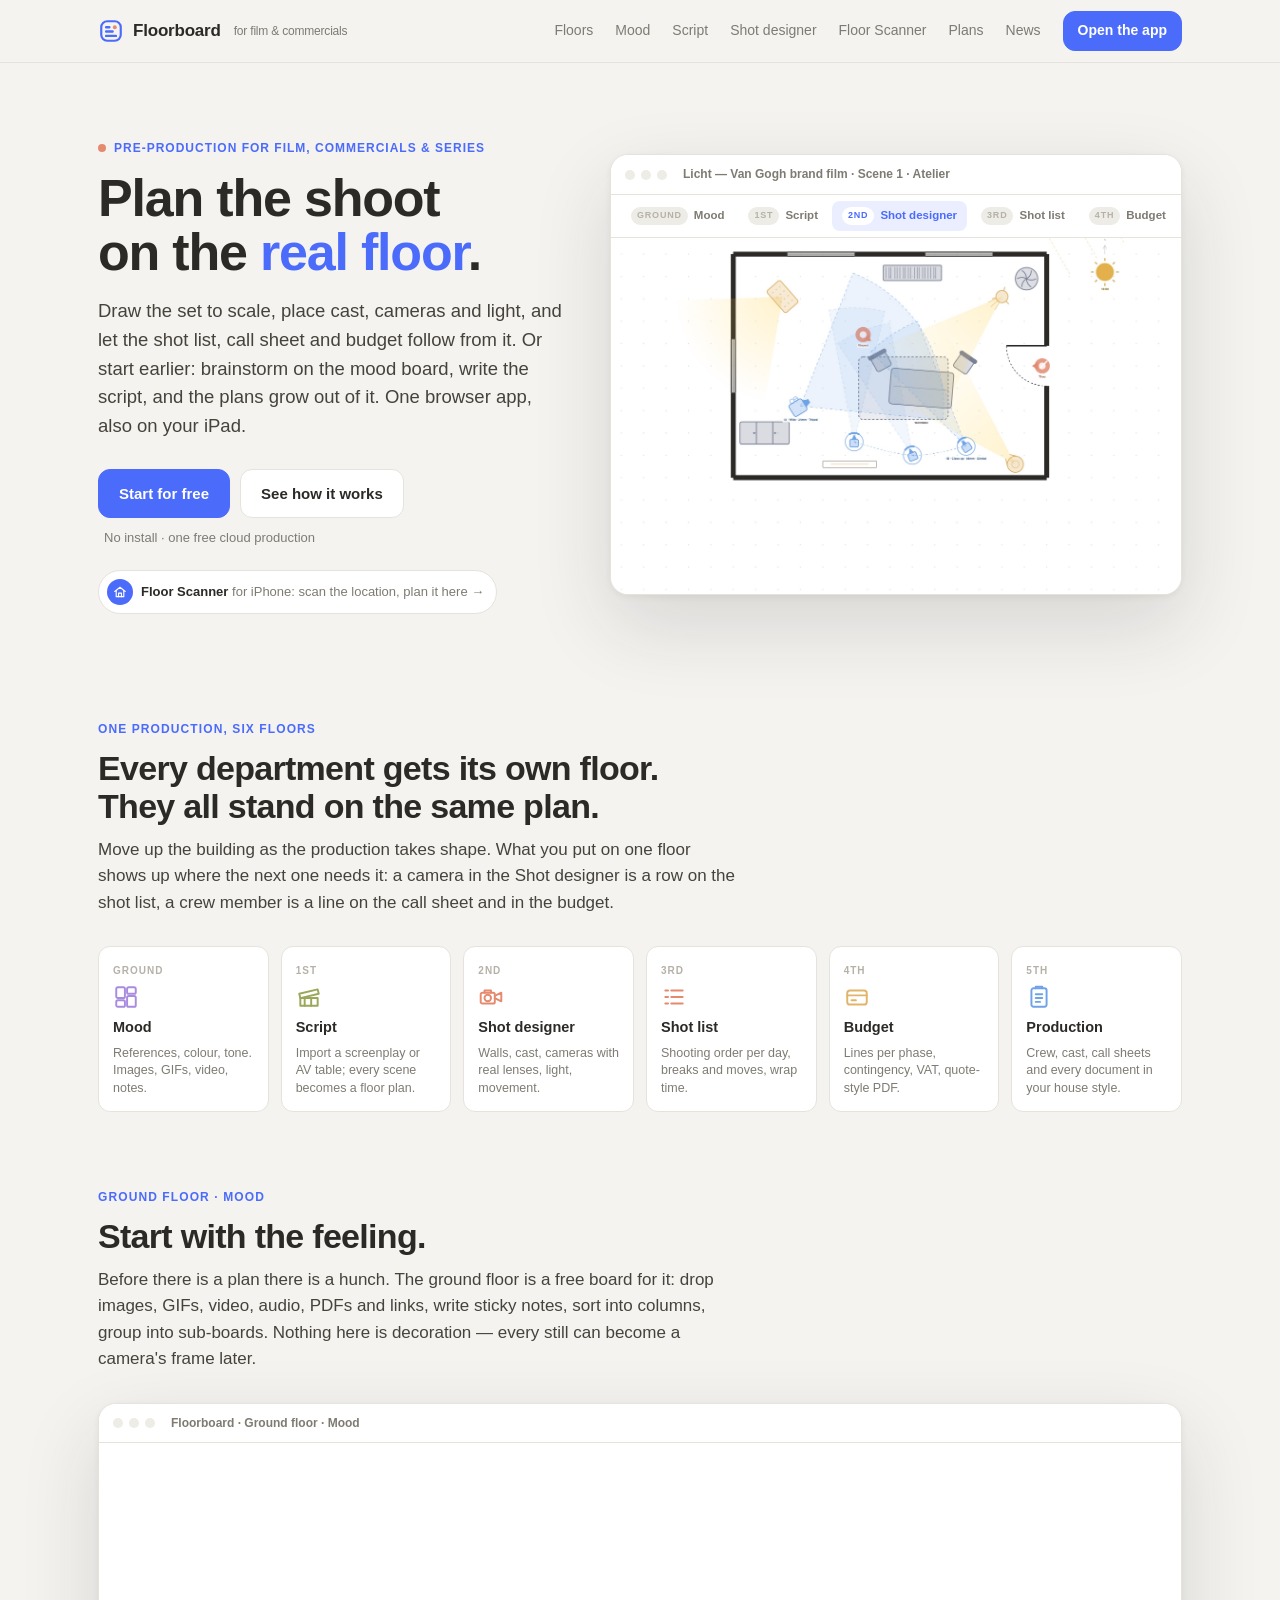
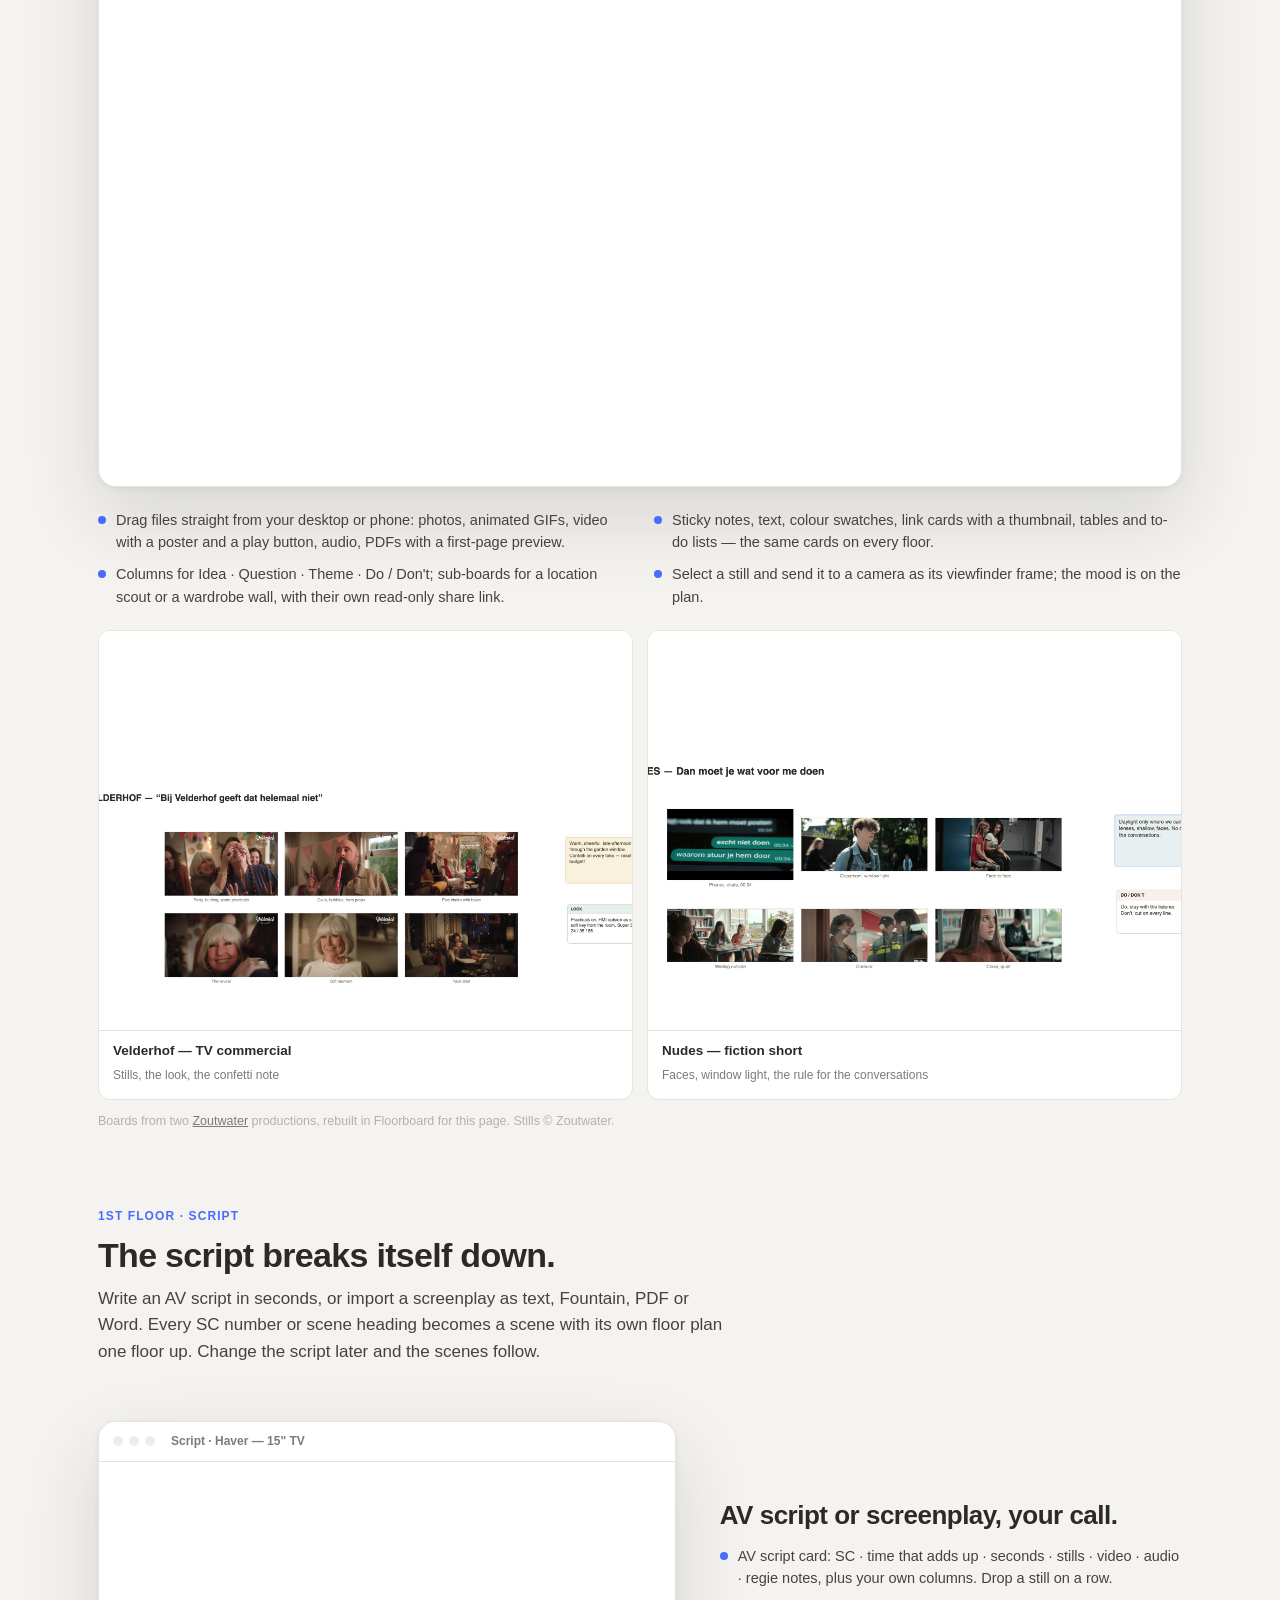
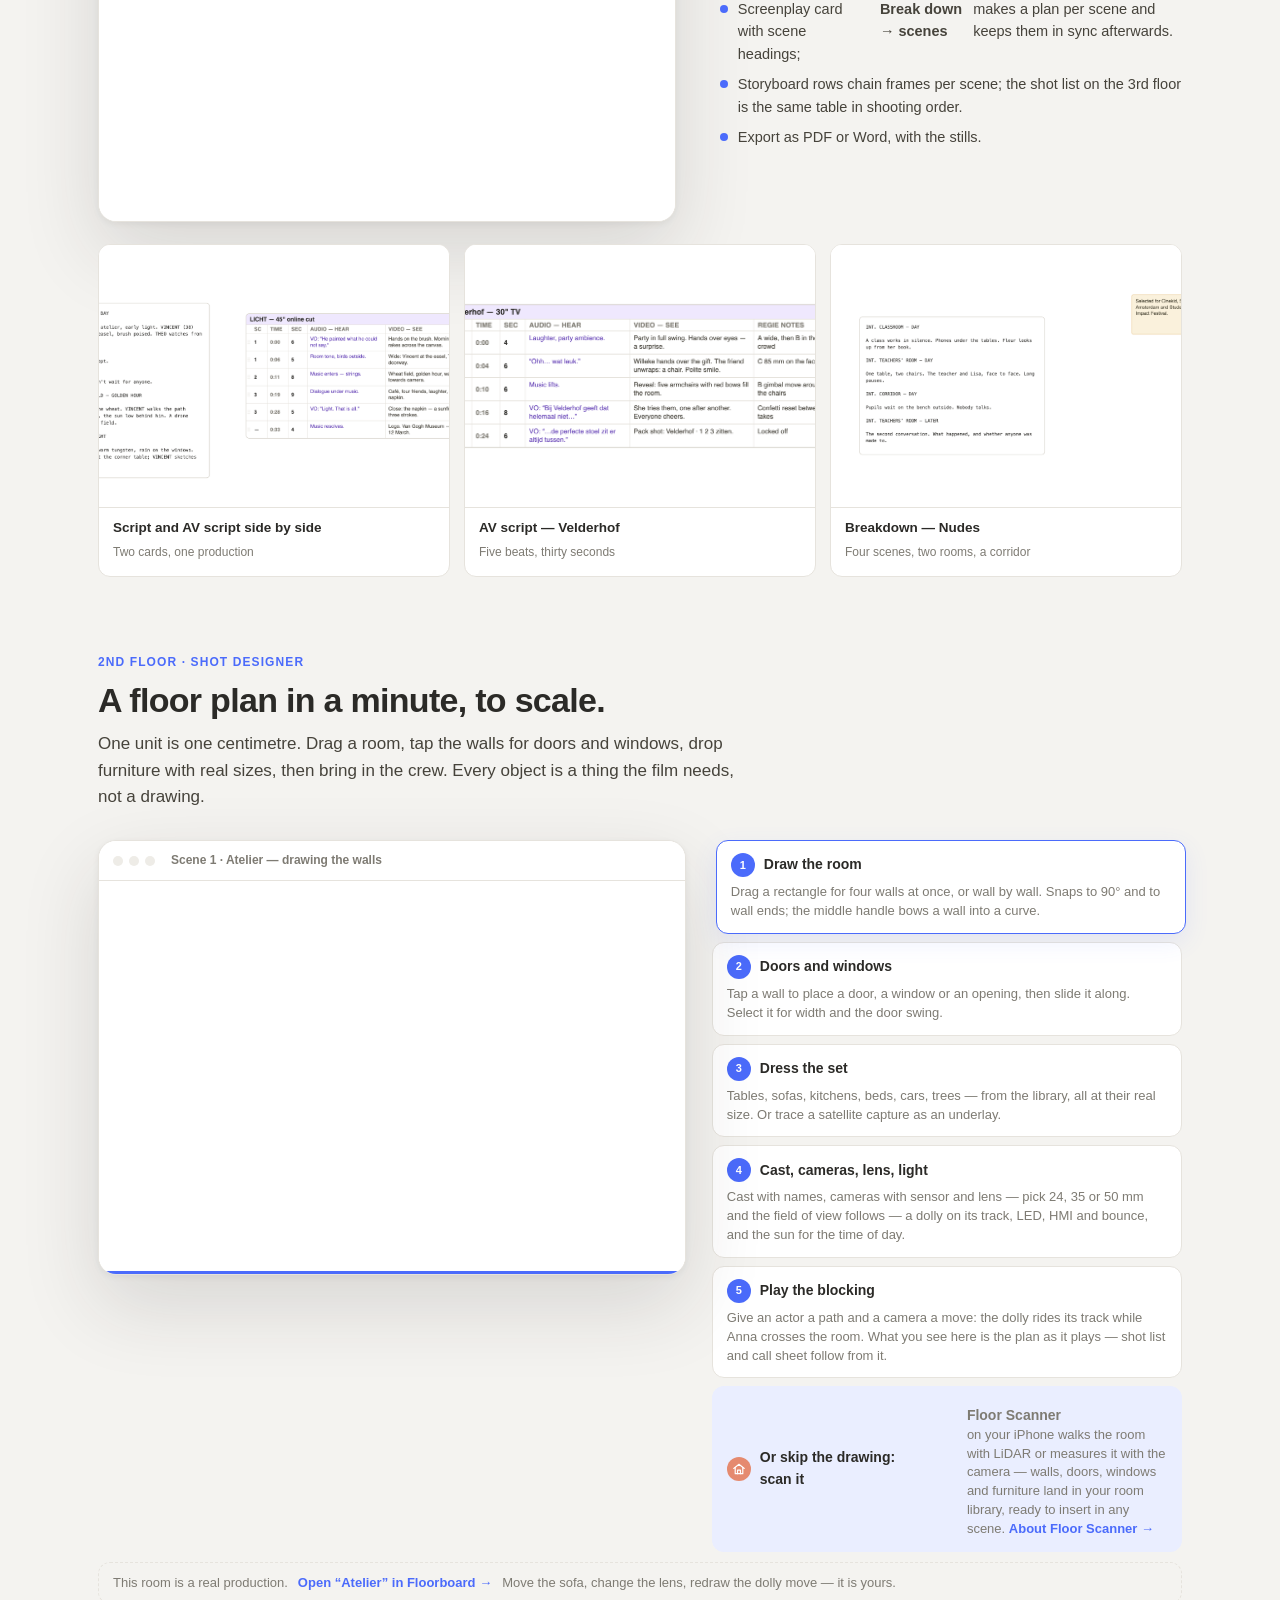
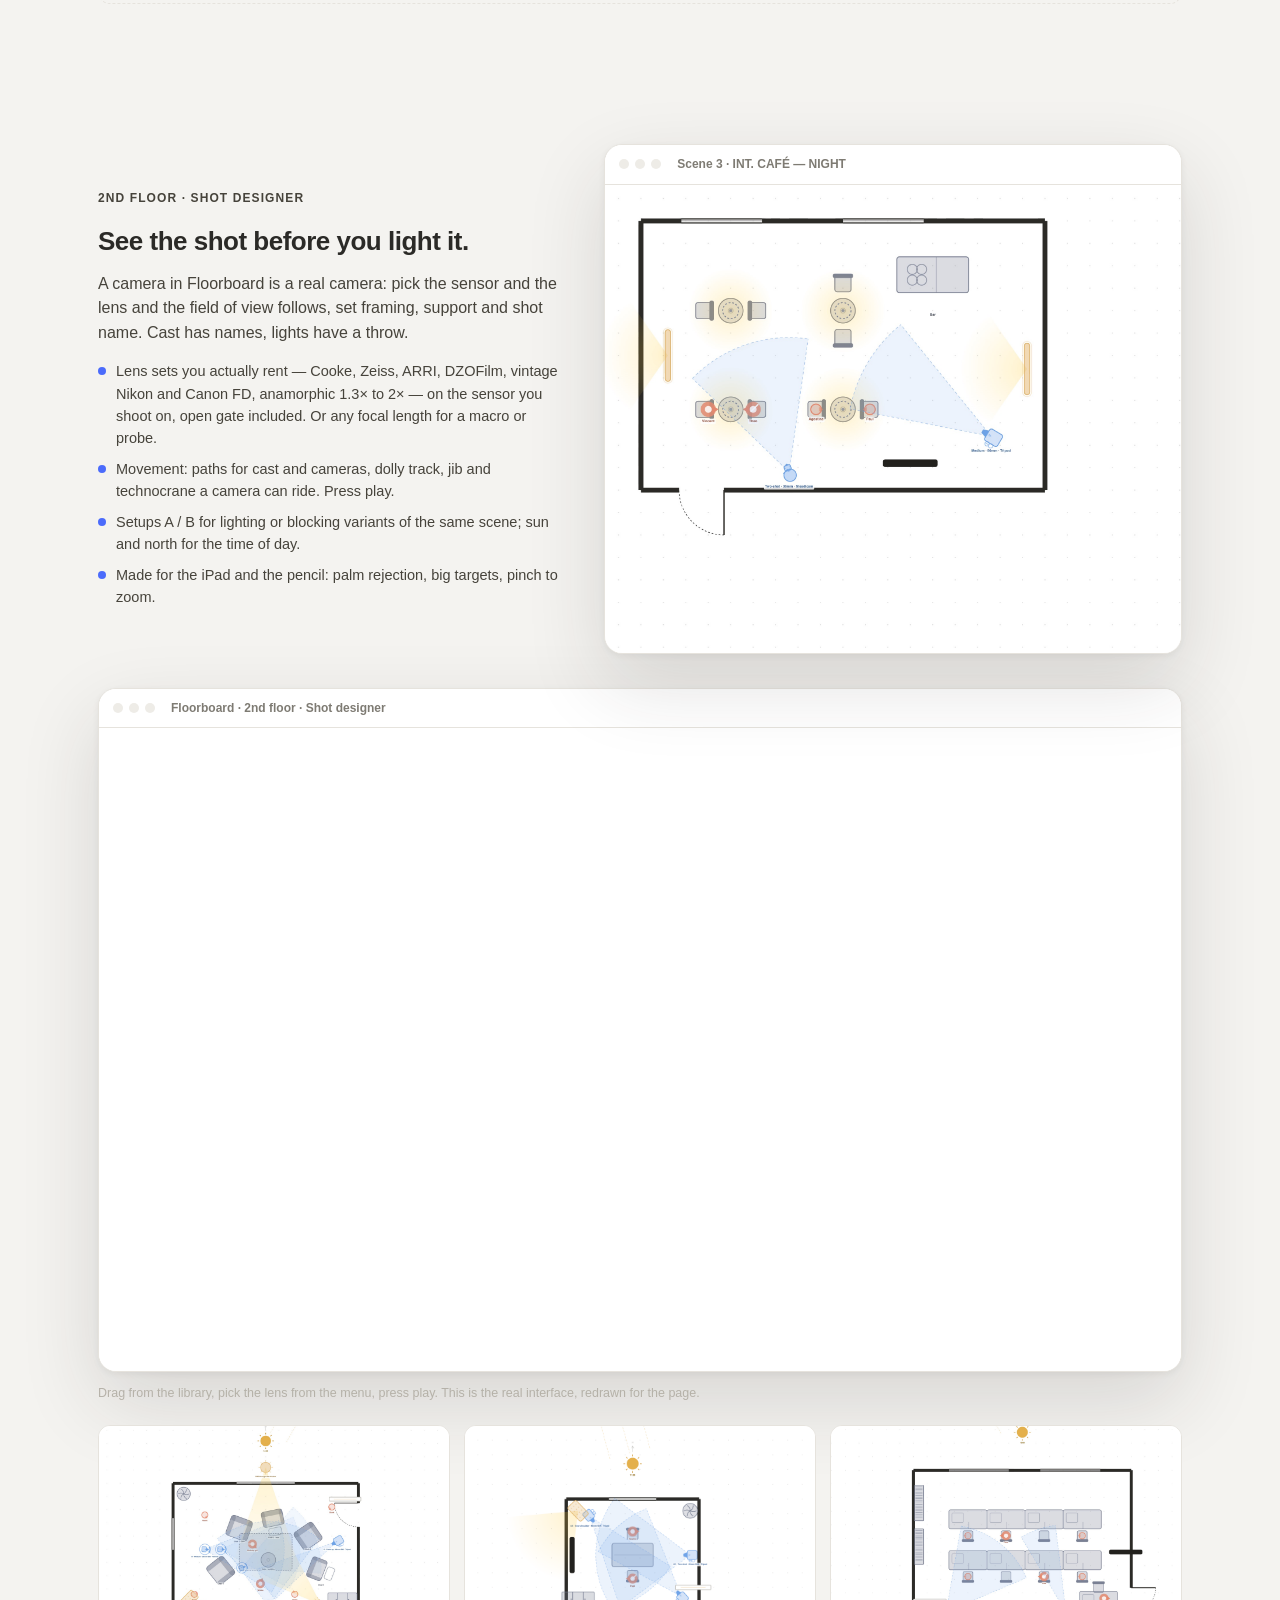
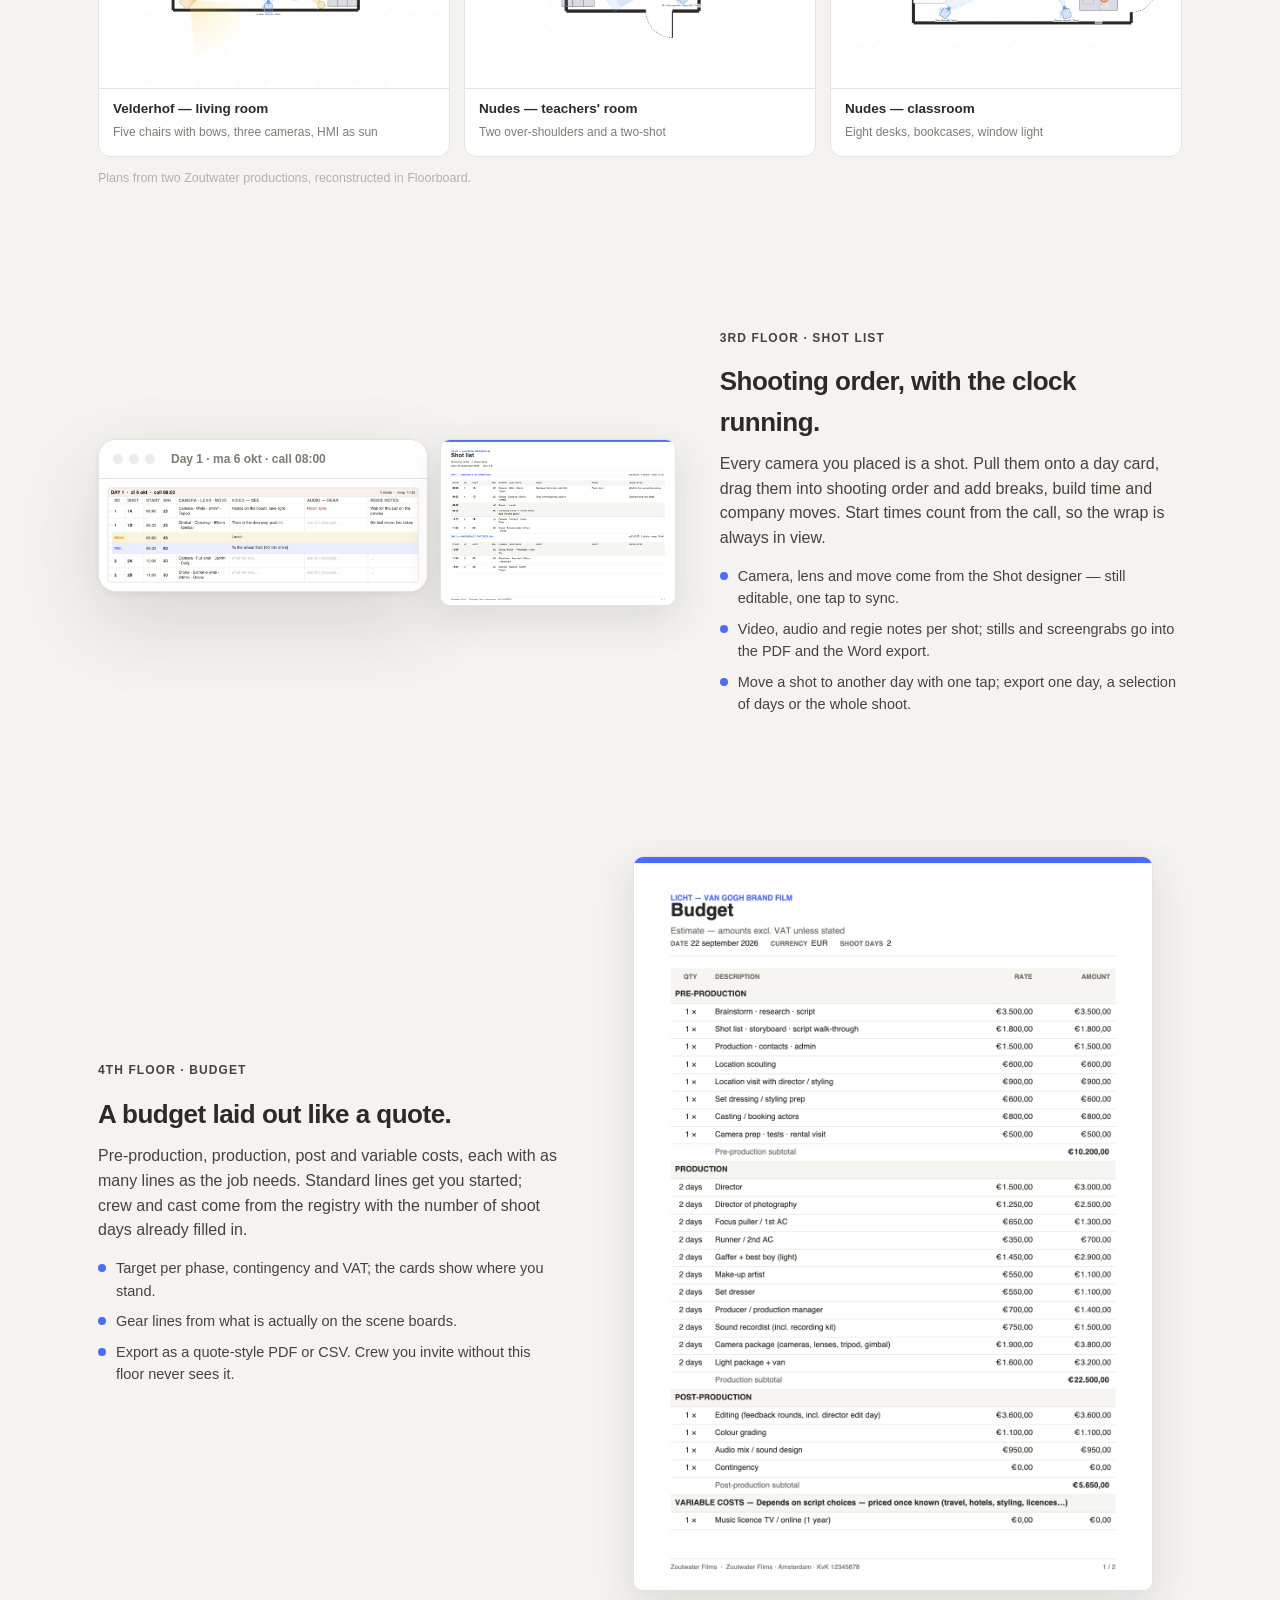
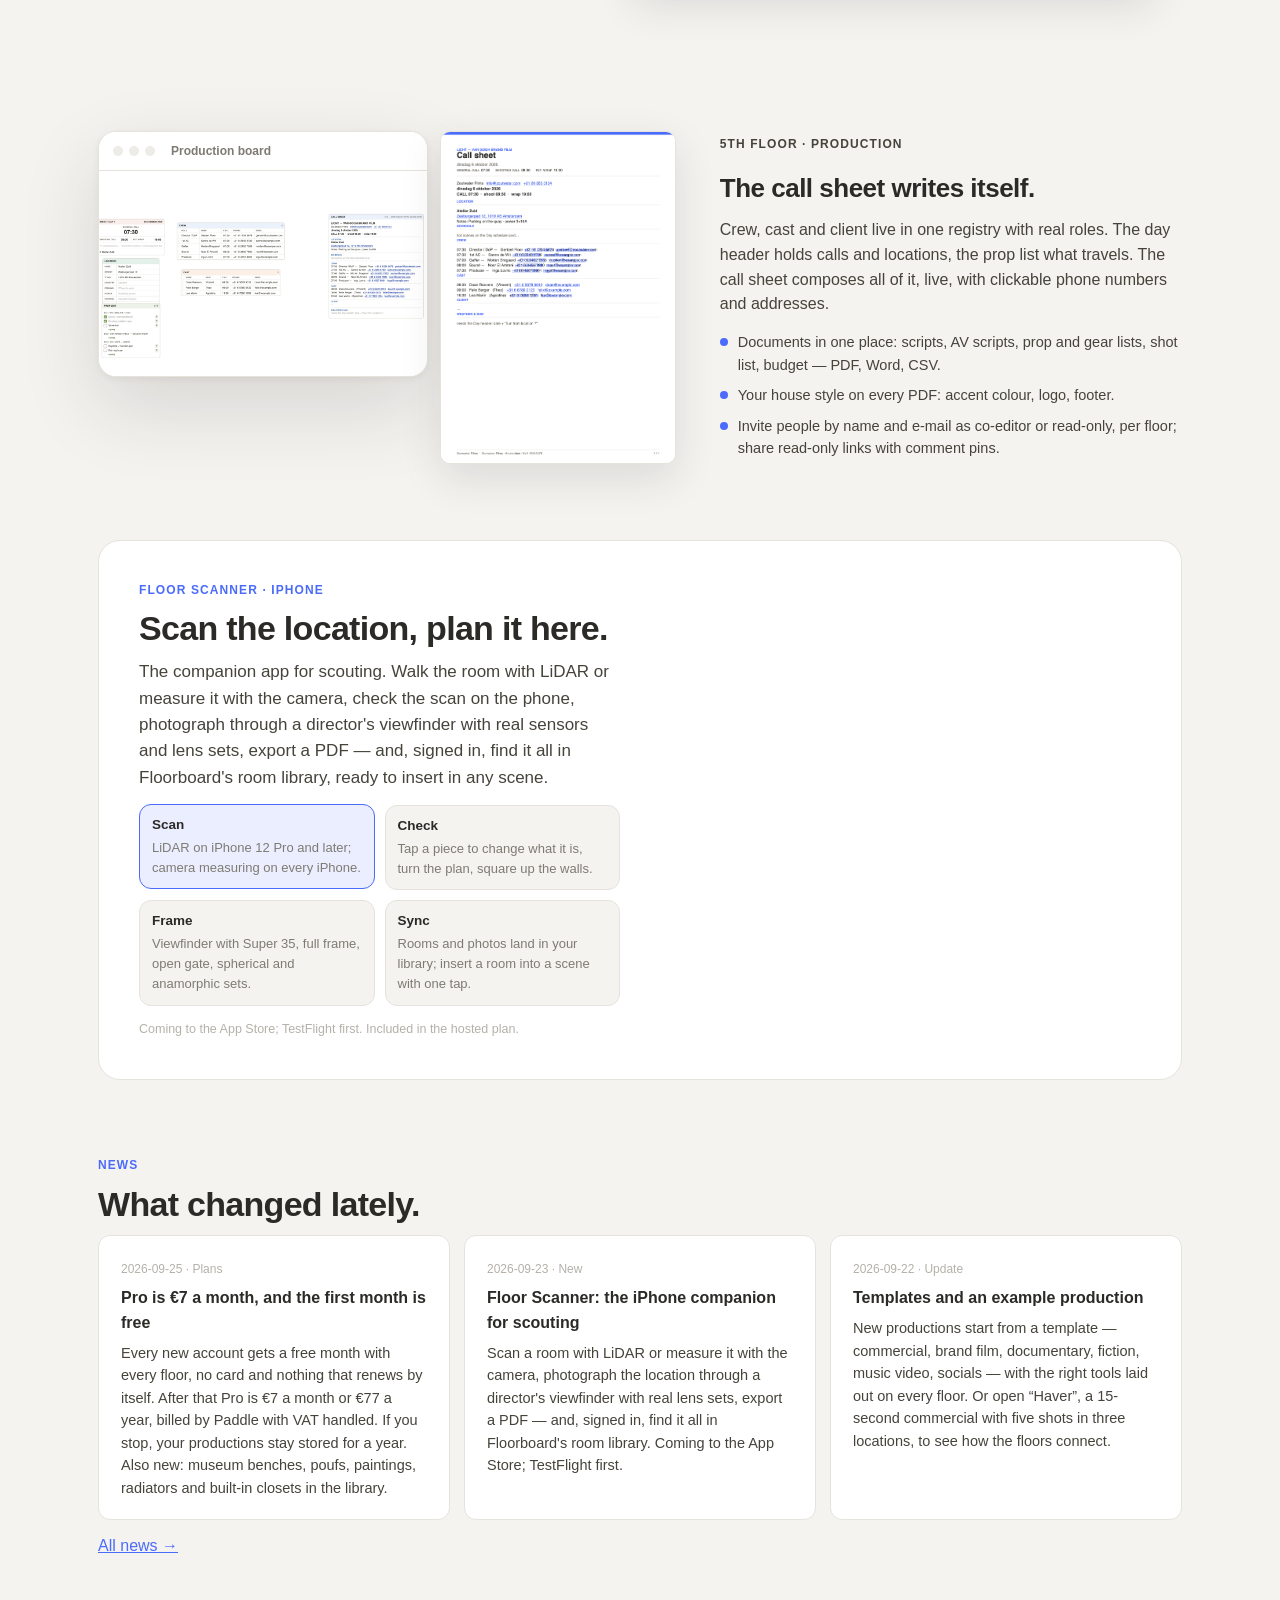
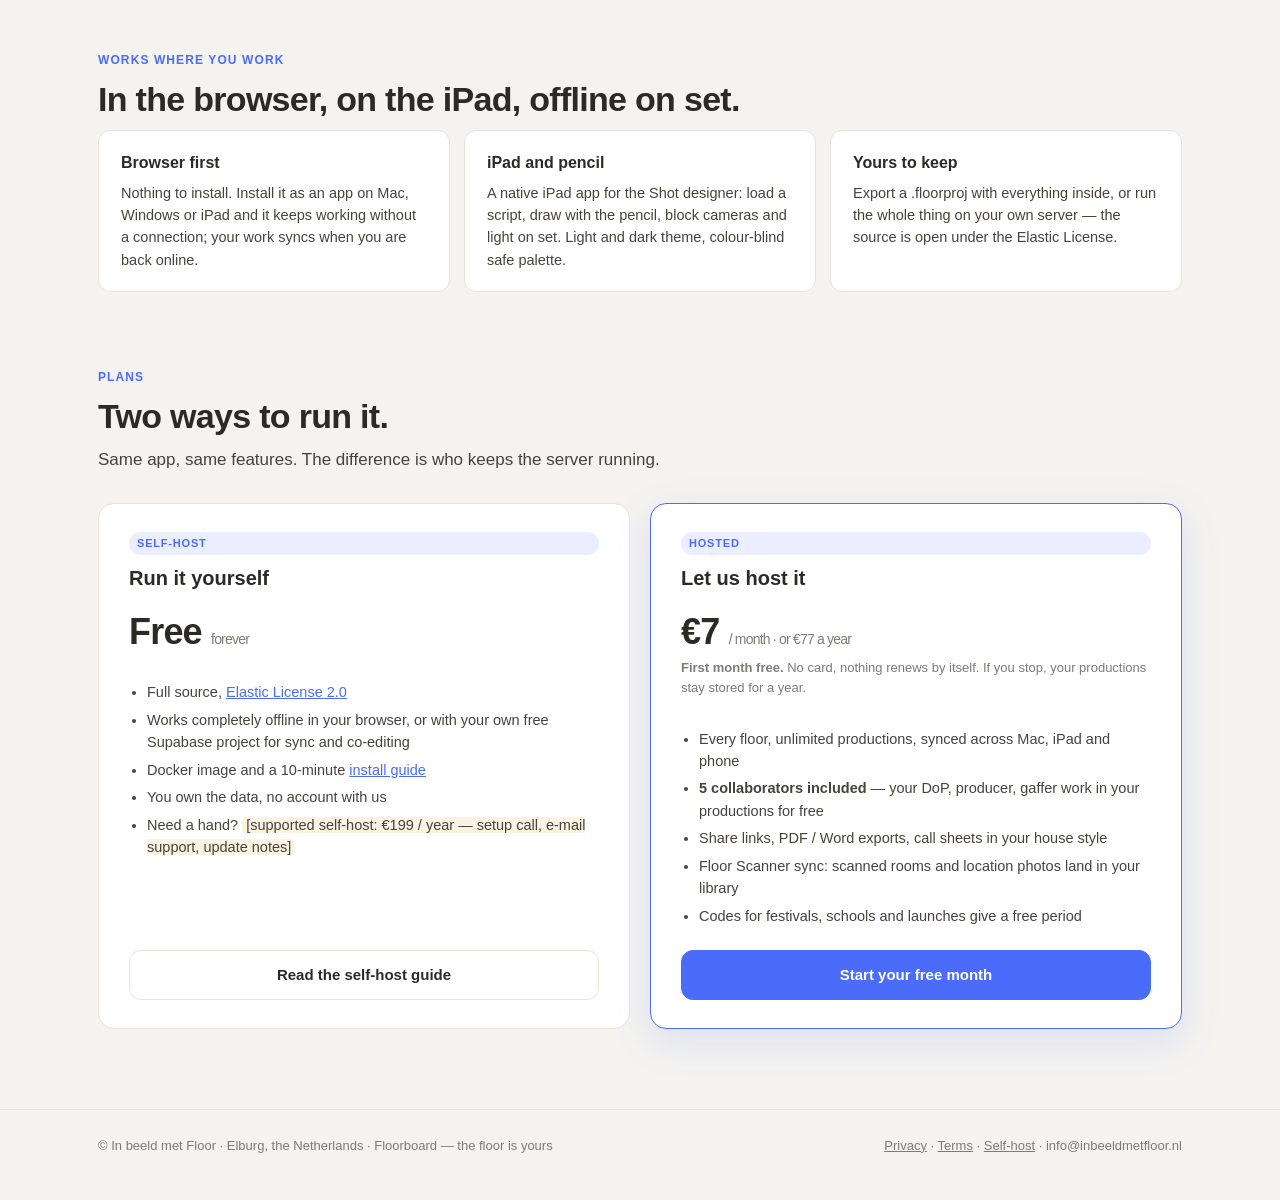
==== commit 9d03c013: "v1.0-rc7 Landing shows the interface in action (drag from the library, lens menu, play) and an anima" ====
--- a/landing.html
+++ b/landing.html
@@ -174,9 +174,14 @@
     nav a:not(.btn){display:none}
   }
   .frame.anim canvas{display:block;width:100%;aspect-ratio:16/10;background:#fff}
-  .libstrip{margin-top:34px;border:1px solid var(--line);border-radius:16px;background:var(--panel);overflow:hidden}
-  .libstrip img{display:block;width:100%;height:auto}
-  .libstrip p{margin:0;padding:10px 16px;font-size:13px;color:var(--ink2);border-top:1px solid var(--line)}
+  .uiframe canvas{display:block;width:100%;aspect-ratio:1280/760;background:#fff}
+  .uilist{margin-top:22px}
+  .cols2{list-style:none;margin:0;padding:0;display:grid;grid-template-columns:1fr 1fr;gap:10px 28px}
+  .cols2 li{display:flex;gap:10px;font-size:14.5px;color:var(--body)}
+  .cols2 li::before{content:'';width:8px;height:8px;border-radius:50%;background:var(--accent);flex:none;margin-top:7px}
+  .scanstage canvas{display:block;width:100%;aspect-ratio:760/700}
+  .scansteps li{cursor:pointer;transition:border-color .2s,background .2s,transform .2s}
+  .scansteps li.on{border-color:var(--accent);background:var(--accent-soft);transform:translateY(-1px)}
   .gal2{display:grid;grid-template-columns:1fr 1fr;gap:14px;margin-top:22px}
   #designer .gallery,#script .gallery{margin-top:22px}
   .credit{margin:12px 0 0;font-size:12.5px;color:var(--ink3)}
@@ -186,7 +191,7 @@
   .scansteps li b{display:block;color:var(--ink);font-size:13.5px;margin-bottom:2px}
   @media (max-width:820px){ .scan{grid-template-columns:1fr;padding:26px} }
   @media (max-width:600px){
-    .floors,.steps,.scansteps,.gallery,.grid3,.plans,.gal2{grid-template-columns:1fr} .pair{grid-template-columns:1fr}
+    .floors,.steps,.scansteps,.gallery,.grid3,.plans,.gal2,.cols2{grid-template-columns:1fr} .pair{grid-template-columns:1fr}
     .wrap{padding:0 18px} section{padding-top:56px} .hero{padding-top:44px} h1{font-size:34px}
   }
 </style>
@@ -253,19 +258,15 @@
     <p class="kicker">Ground floor · Mood</p>
     <h2>Start with the feeling.</h2>
     <p class="lead">Before there is a plan there is a hunch. The ground floor is a free board for it: drop images, GIFs, video, audio, PDFs and links, write sticky notes, sort into columns, group into sub-boards. Nothing here is decoration — every still can become a camera's frame later.</p>
-    <div class="feat" style="padding-top:26px">
-      <div class="txt">
-        <h3>Drop, write, group.</h3>
-        <ul>
+    <div class="frame uiframe"><div class="bar"><span class="dots"><i></i><i></i><i></i></span><span class="name">Floorboard · Ground floor · Mood</span></div><canvas id="uiMood" aria-label="The Floorboard window: a sticky note is dragged from the library onto the board and typed in, four photos are dropped from outside and grouped into a sub-board, a column card and a link card are added"></canvas></div>
+    <div class="uilist">
+      <ul class="cols2">
           <li>Drag files straight from your desktop or phone: photos, animated GIFs, video with a poster and a play button, audio, PDFs with a first-page preview.</li>
           <li>Sticky notes, text, colour swatches, link cards with a thumbnail, tables and to-do lists — the same cards on every floor.</li>
           <li>Columns for Idea · Question · Theme · Do / Don't; sub-boards for a location scout or a wardrobe wall, with their own read-only share link.</li>
           <li>Select a still and send it to a camera as its viewfinder frame; the mood is on the plan.</li>
         </ul>
-      </div>
-      <div class="frame anim"><div class="bar"><span class="dots"><i></i><i></i><i></i></span><span class="name">Mood · Licht — a brand film in three rooms</span></div><canvas id="moodCv" aria-label="A mood board filling itself: photos, a note, a column, a link, a sub-board"></canvas></div>
-    </div>
-    <div class="libstrip"><img src="landing/img/lib-mood.png" alt="The board menu: sticky note, image, text, line, sub-board, measure, link, column, to-do, table, colour, audio, file, idea, question, theme, do / don't"><p>The board menu, one drag away on every floor.</p></div>
+    </div>
     <div class="gal2">
       <a class="g" href="landing/img/velderhof-mood.jpg" target="_blank" rel="noopener"><img src="landing/img/velderhof-mood.jpg" alt="Mood board of the Velderhof commercial with stills from the finished spot" style="object-position:center 55%"><div><b>Velderhof — TV commercial</b><span>Stills, the look, the confetti note</span></div></a>
       <a class="g" href="landing/img/nudes-mood.jpg" target="_blank" rel="noopener"><img src="landing/img/nudes-mood.jpg" alt="Mood board of the short film Nudes" style="object-position:center 55%"><div><b>Nudes — fiction short</b><span>Faces, window light, the rule for the conversations</span></div></a>
@@ -345,7 +346,9 @@
       </div>
       <div class="frame"><div class="bar"><span class="dots"><i></i><i></i><i></i></span><span class="name">Scene 3 · INT. CAFÉ — NIGHT</span></div><img class="shot" src="landing/img/cafe.jpg" alt="Café floor plan with bar, four tables, pendants, tube lights, four actors and two cameras" style="object-position:center 40%"></div>
     </div>
-    <div class="libstrip"><img src="landing/img/lib-design.png" alt="The library: cameras, steadicam, gimbal, GoPro, drone, cast, animals, LED, Kino Flo, panels, Fresnel, HMI, tubes, bounce, negative fill, flags, reflector, dolly track, dolly cart, jib"><p>Cast, cameras and light from the library — furniture, vehicles and set pieces come at their real size.</p></div>
+    <div class="frame uiframe" style="margin-top:34px"><div class="bar"><span class="dots"><i></i><i></i><i></i></span><span class="name">Floorboard · 2nd floor · Shot designer</span></div><canvas id="uiDesign" aria-label="The Floorboard window: a camera is dragged from the library onto the plan, its lens is changed from 35 to 50 mm in the menu, an actor and an LED panel are added, the camera is turned towards the actor and play shows the blocking"></canvas></div>
+    <p class="credit">Drag from the library, pick the lens from the menu, press play. This is the real interface, redrawn for the page.</p>
+
     <div class="gallery">
       <a class="g" href="landing/img/velderhof-plan.jpg" target="_blank" rel="noopener"><img src="landing/img/velderhof-plan.jpg" alt="Floor plan of the Velderhof living room: five chairs, cast, three cameras, HMI through the window"><div><b>Velderhof — living room</b><span>Five chairs with bows, three cameras, HMI as sun</span></div></a>
       <a class="g" href="landing/img/nudes-plan.png" target="_blank" rel="noopener"><img src="landing/img/nudes-plan.png" alt="Floor plan of the teachers' room: one table, two chairs, three cameras"><div><b>Nudes — teachers' room</b><span>Two over-shoulders and a two-shot</span></div></a>
@@ -412,7 +415,7 @@
         <div class="doc"><img src="landing/img/pdf-callsheet.png" alt="The exported call sheet PDF, A4, with the production's accent colour"></div>
       </div>
     </div>
-    <div class="libstrip"><img src="landing/img/lib-prod.png" alt="The production menu: day header, crew, cast, client, location, prop list, call sheet and the board cards"><p>Day header, crew, cast, client, location, prop list, call sheet.</p></div>
+
   </div>
 </section>
 
@@ -431,7 +434,7 @@
         </ul>
         <p class="credit" style="margin-top:14px">Coming to the App Store; TestFlight first. Included in the hosted plan.</p>
       </div>
-      <div class="frame"><div class="bar"><span class="dots"><i></i><i></i><i></i></span><span class="name">Room library · scanned with Floor Scanner</span></div><img class="shot" src="landing/img/room-thumb.jpg" alt="A scanned room in the room library"></div>
+      <div class="scanstage"><canvas id="scanCv" aria-label="Floor Scanner on an iPhone: a LiDAR scan outlines the room, a piece is corrected in the check view, the viewfinder frames a shot on a 40 mm lens, and the room syncs into Floorboard's room library"></canvas></div>
     </div>
   </div>
 </section>
@@ -501,5 +504,7 @@
     <div><a href="privacy.html">Privacy</a> · <a href="terms.html">Terms</a> · <a href="selfhost.html">Self-host</a> · info@inbeeldmetfloor.nl</div>
   </div>
 </footer>
+<script src="landing/ui-anim.js"></script>
+<script src="landing/scanner-anim.js"></script>
 </body>
 </html>
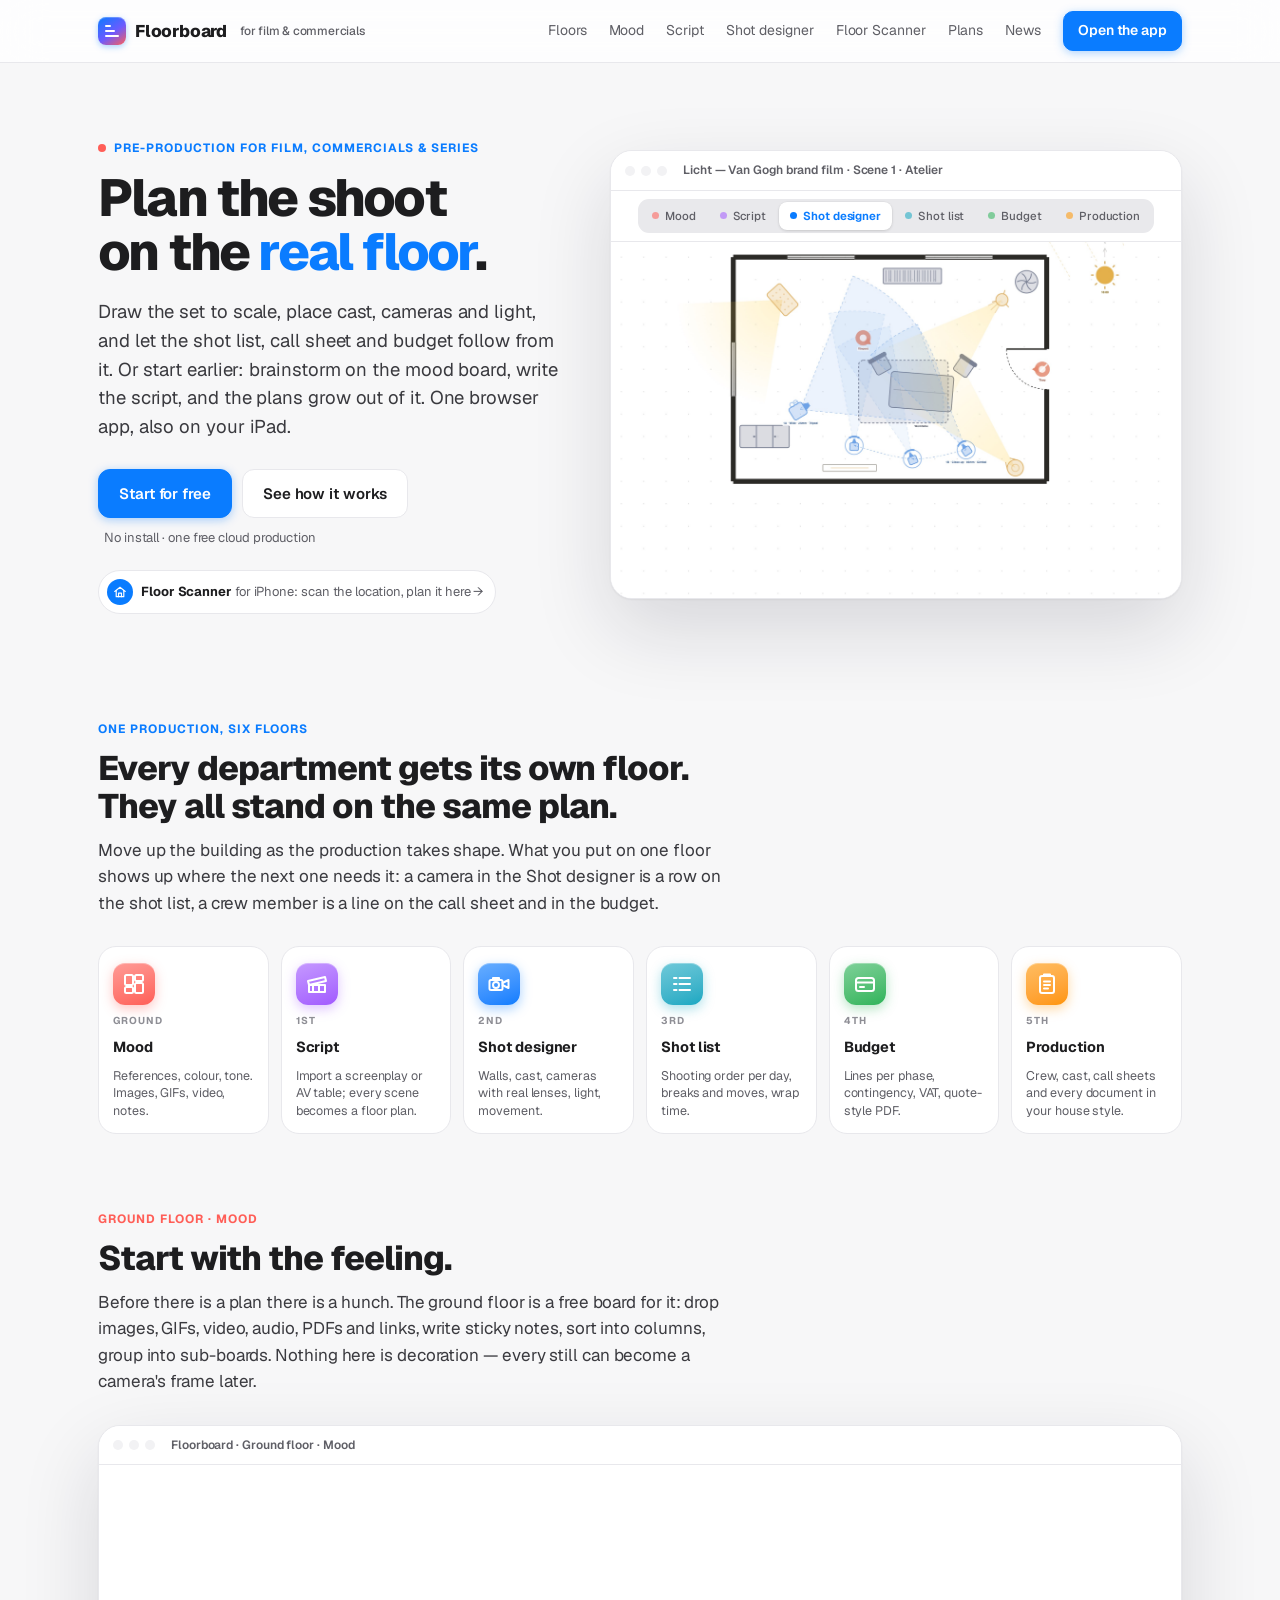
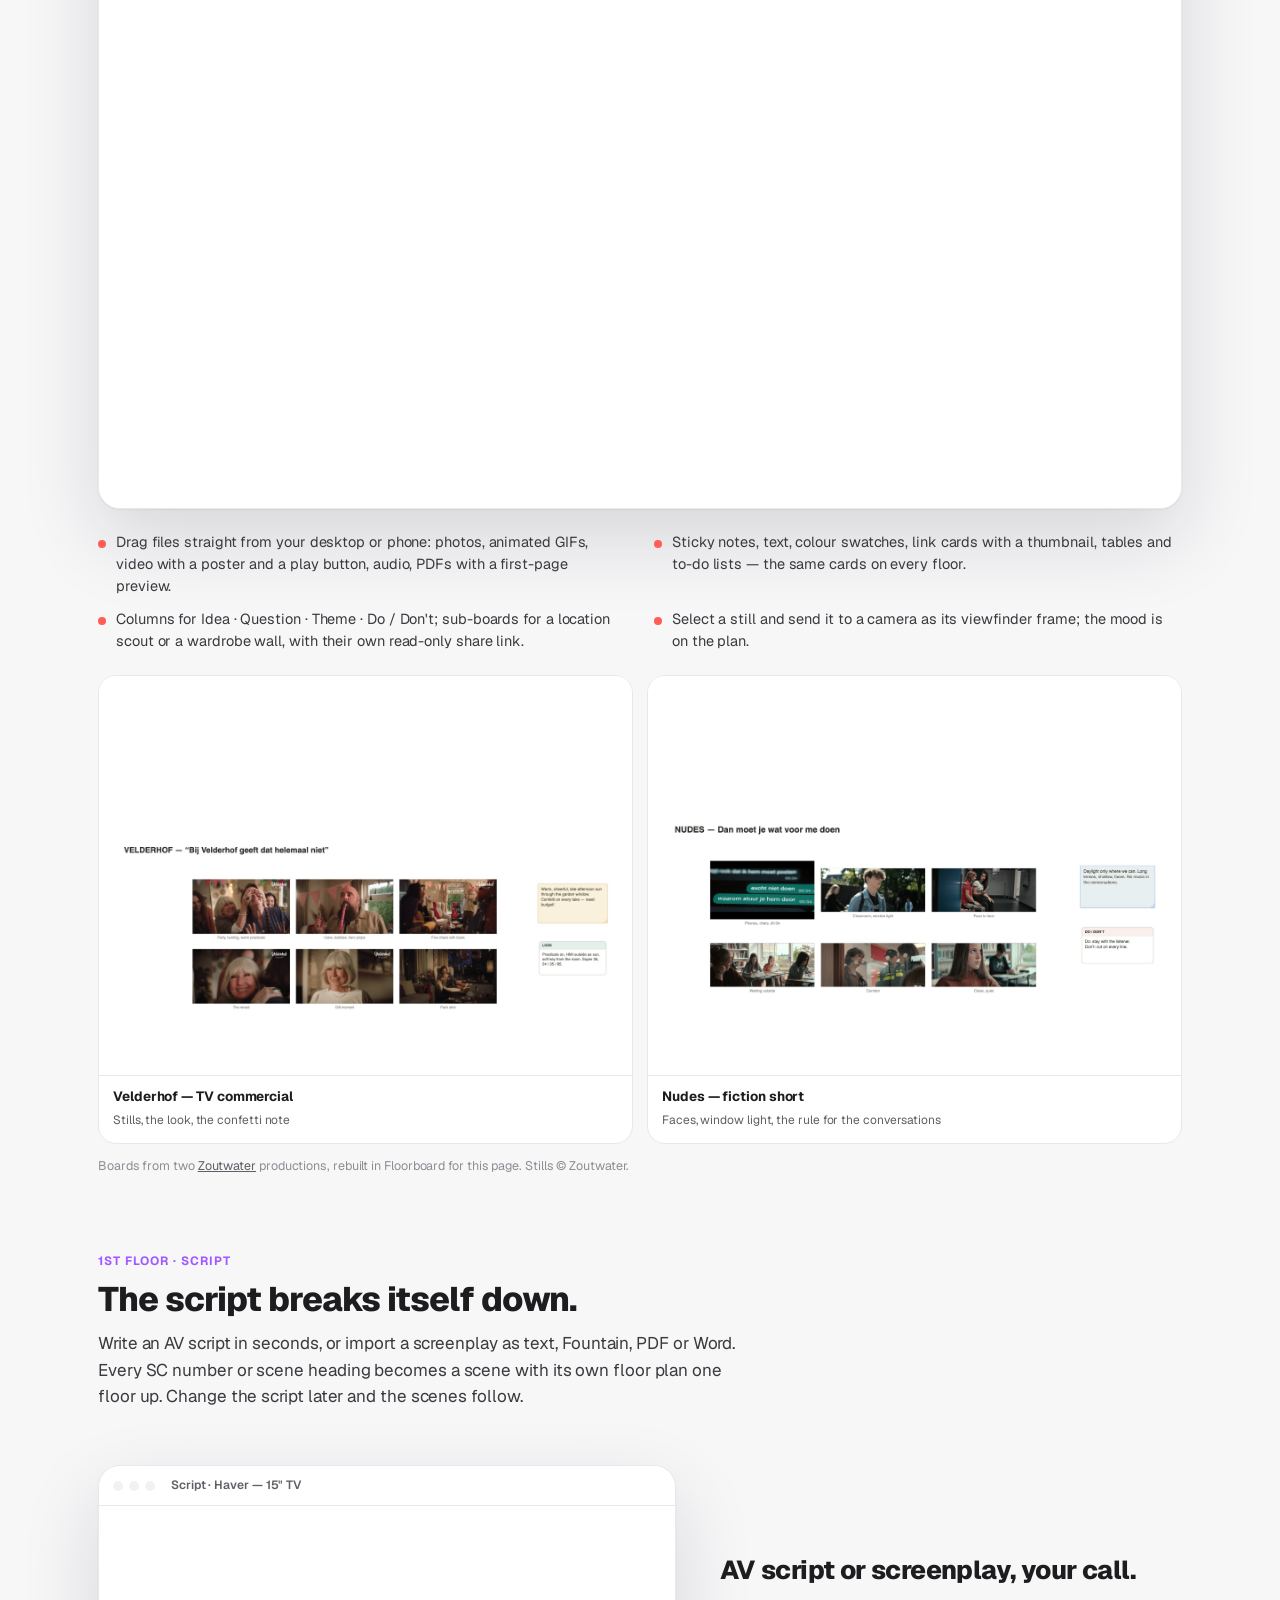
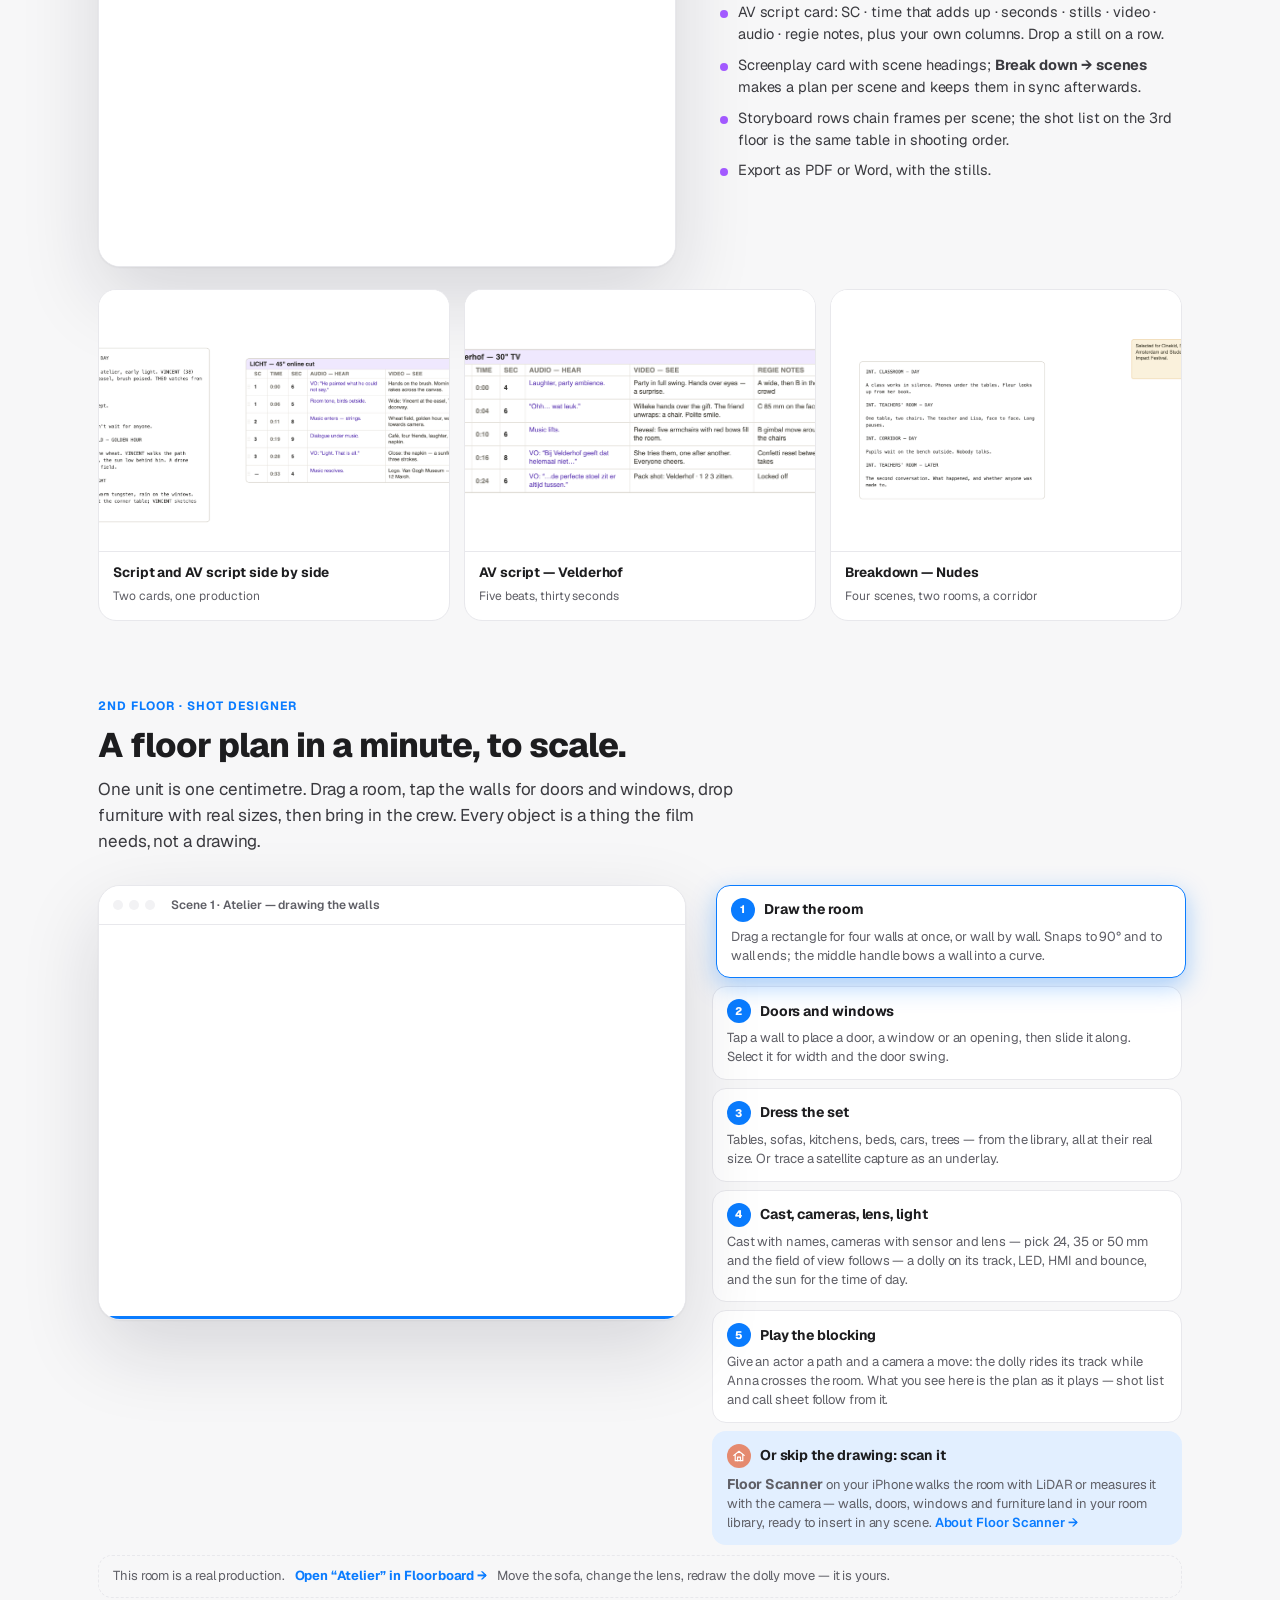
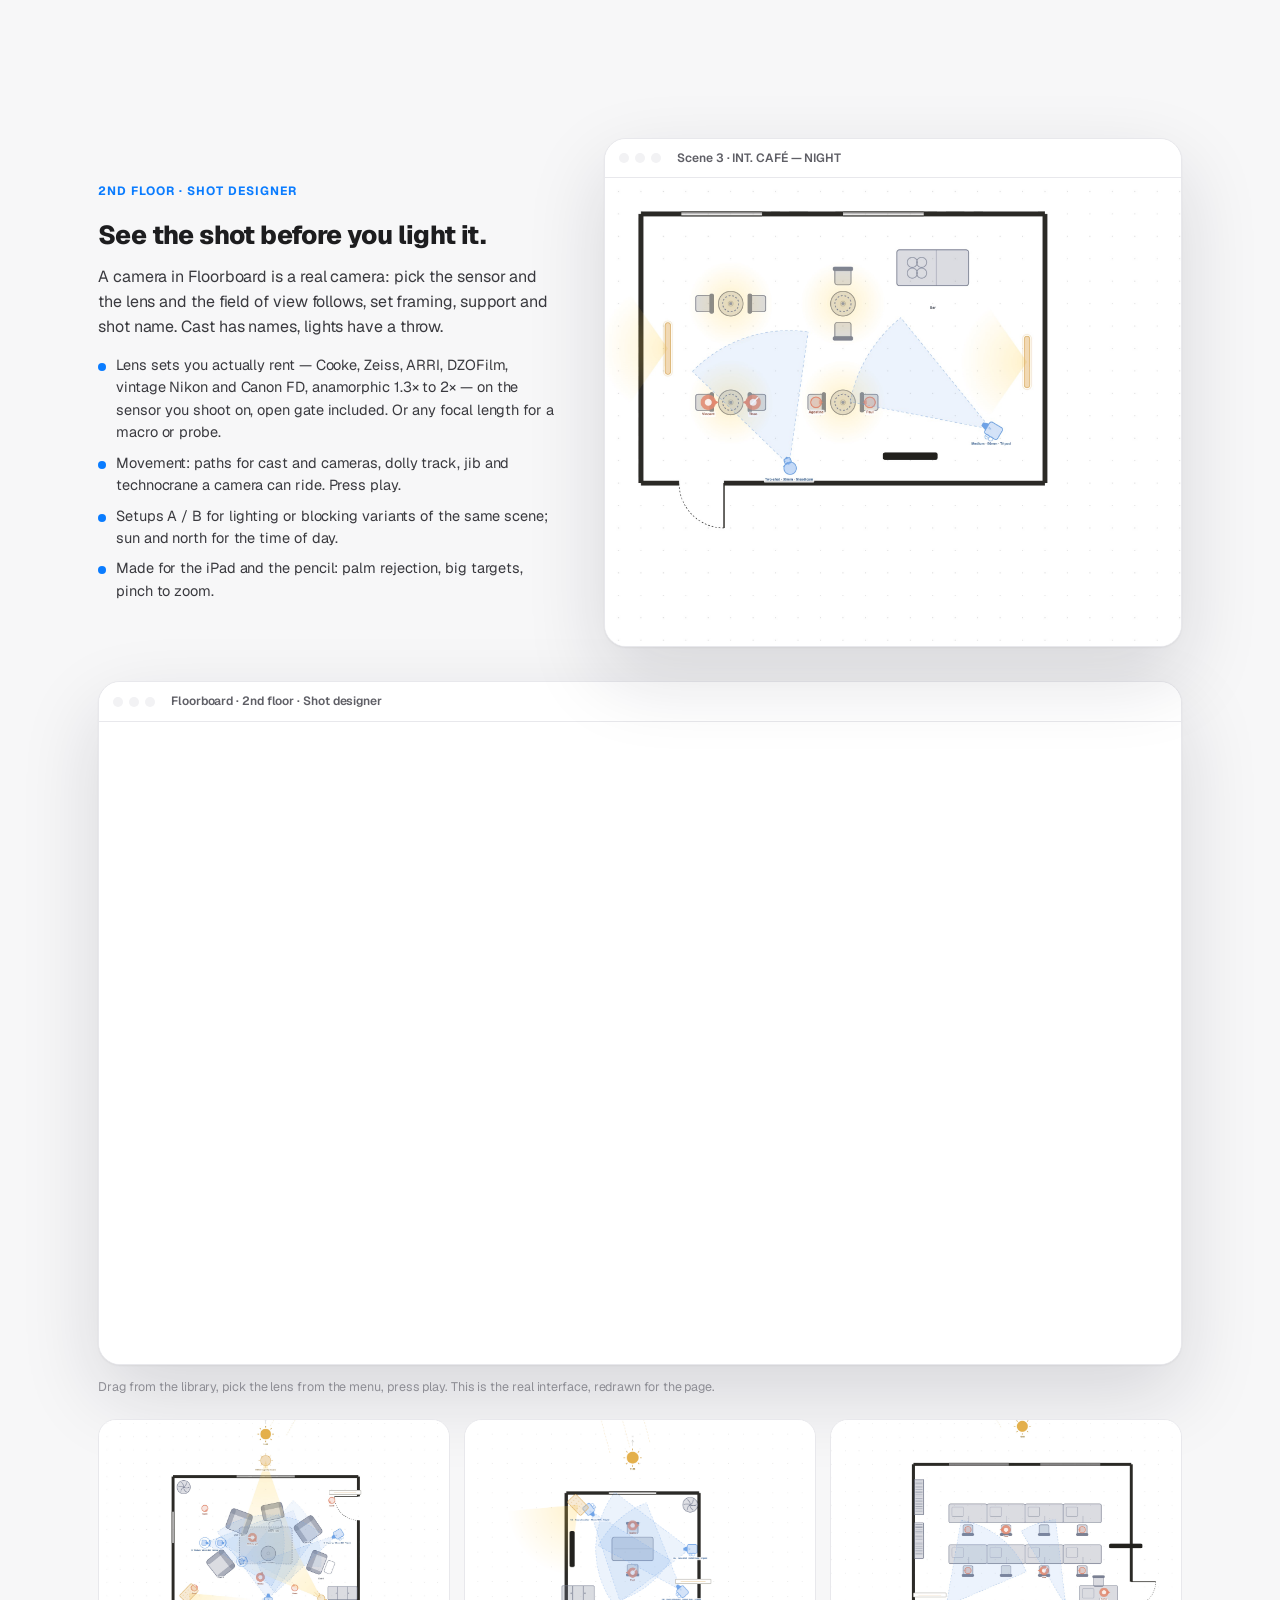
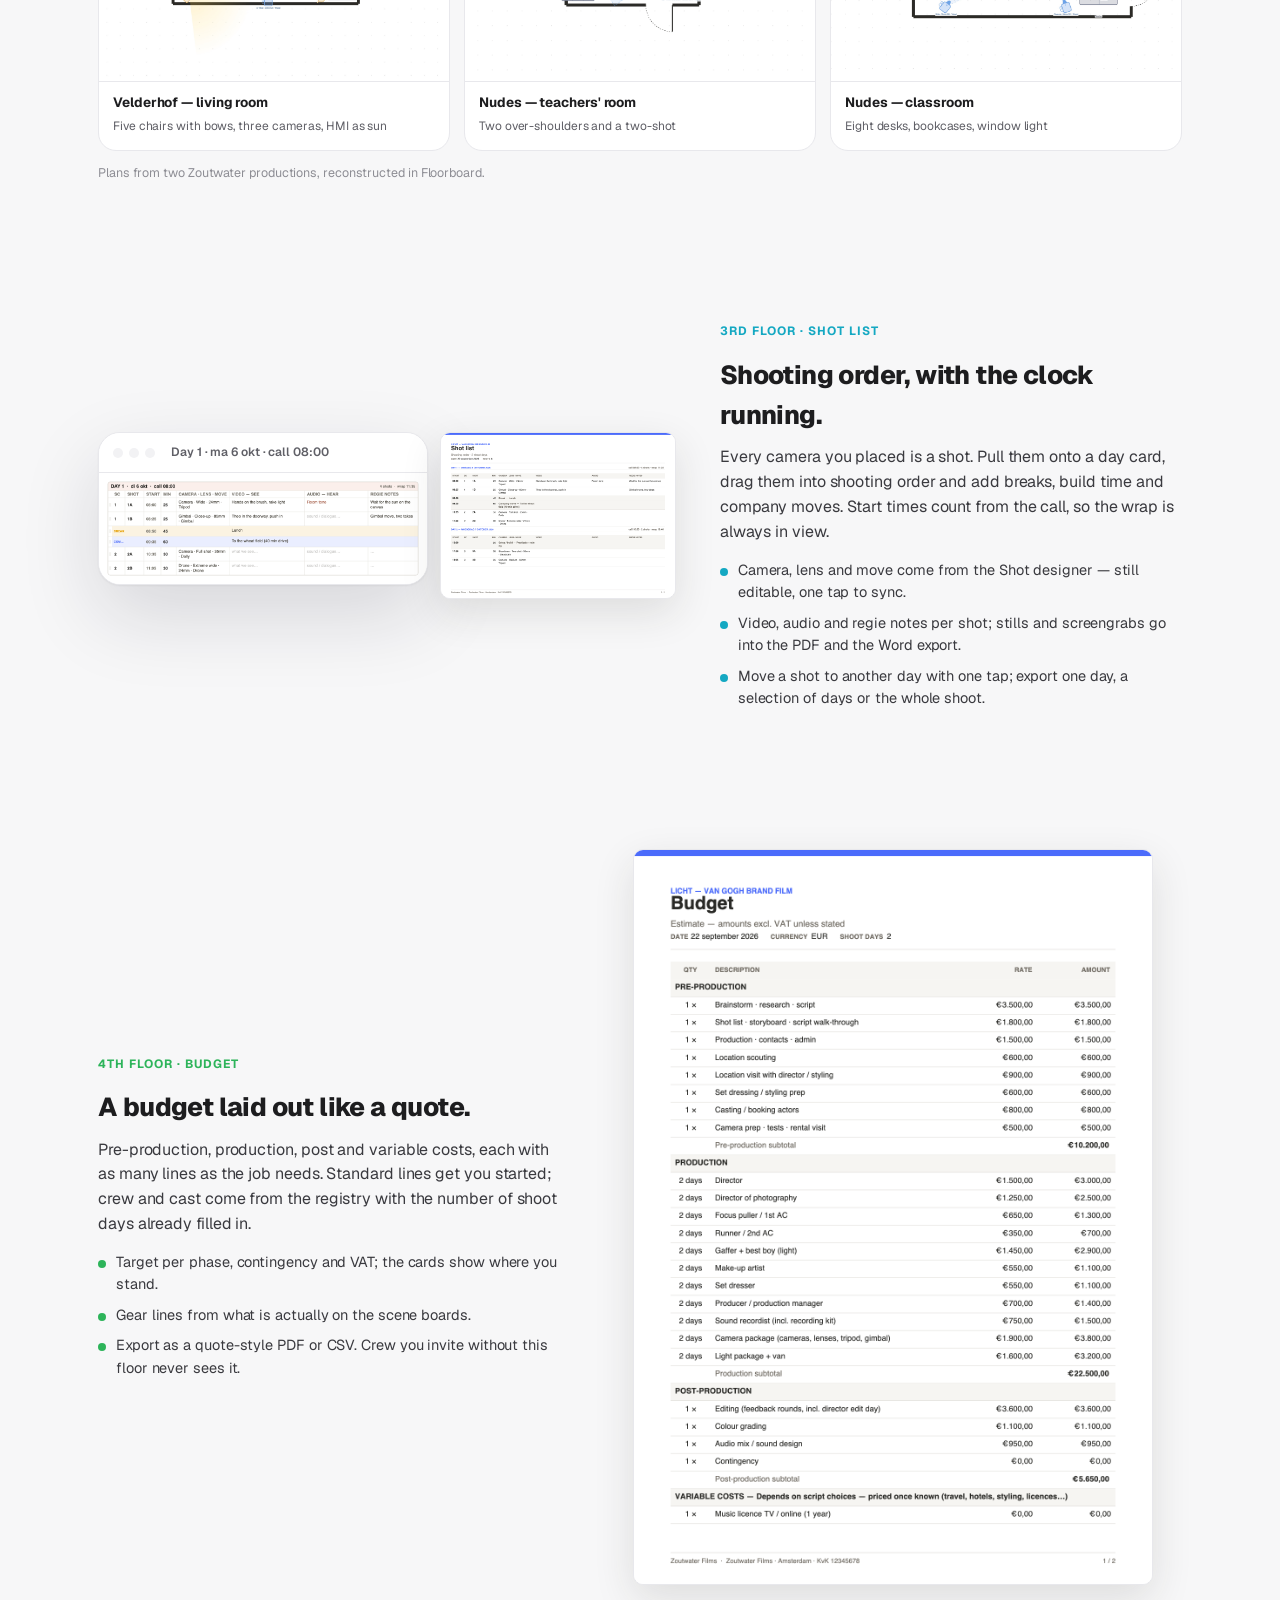
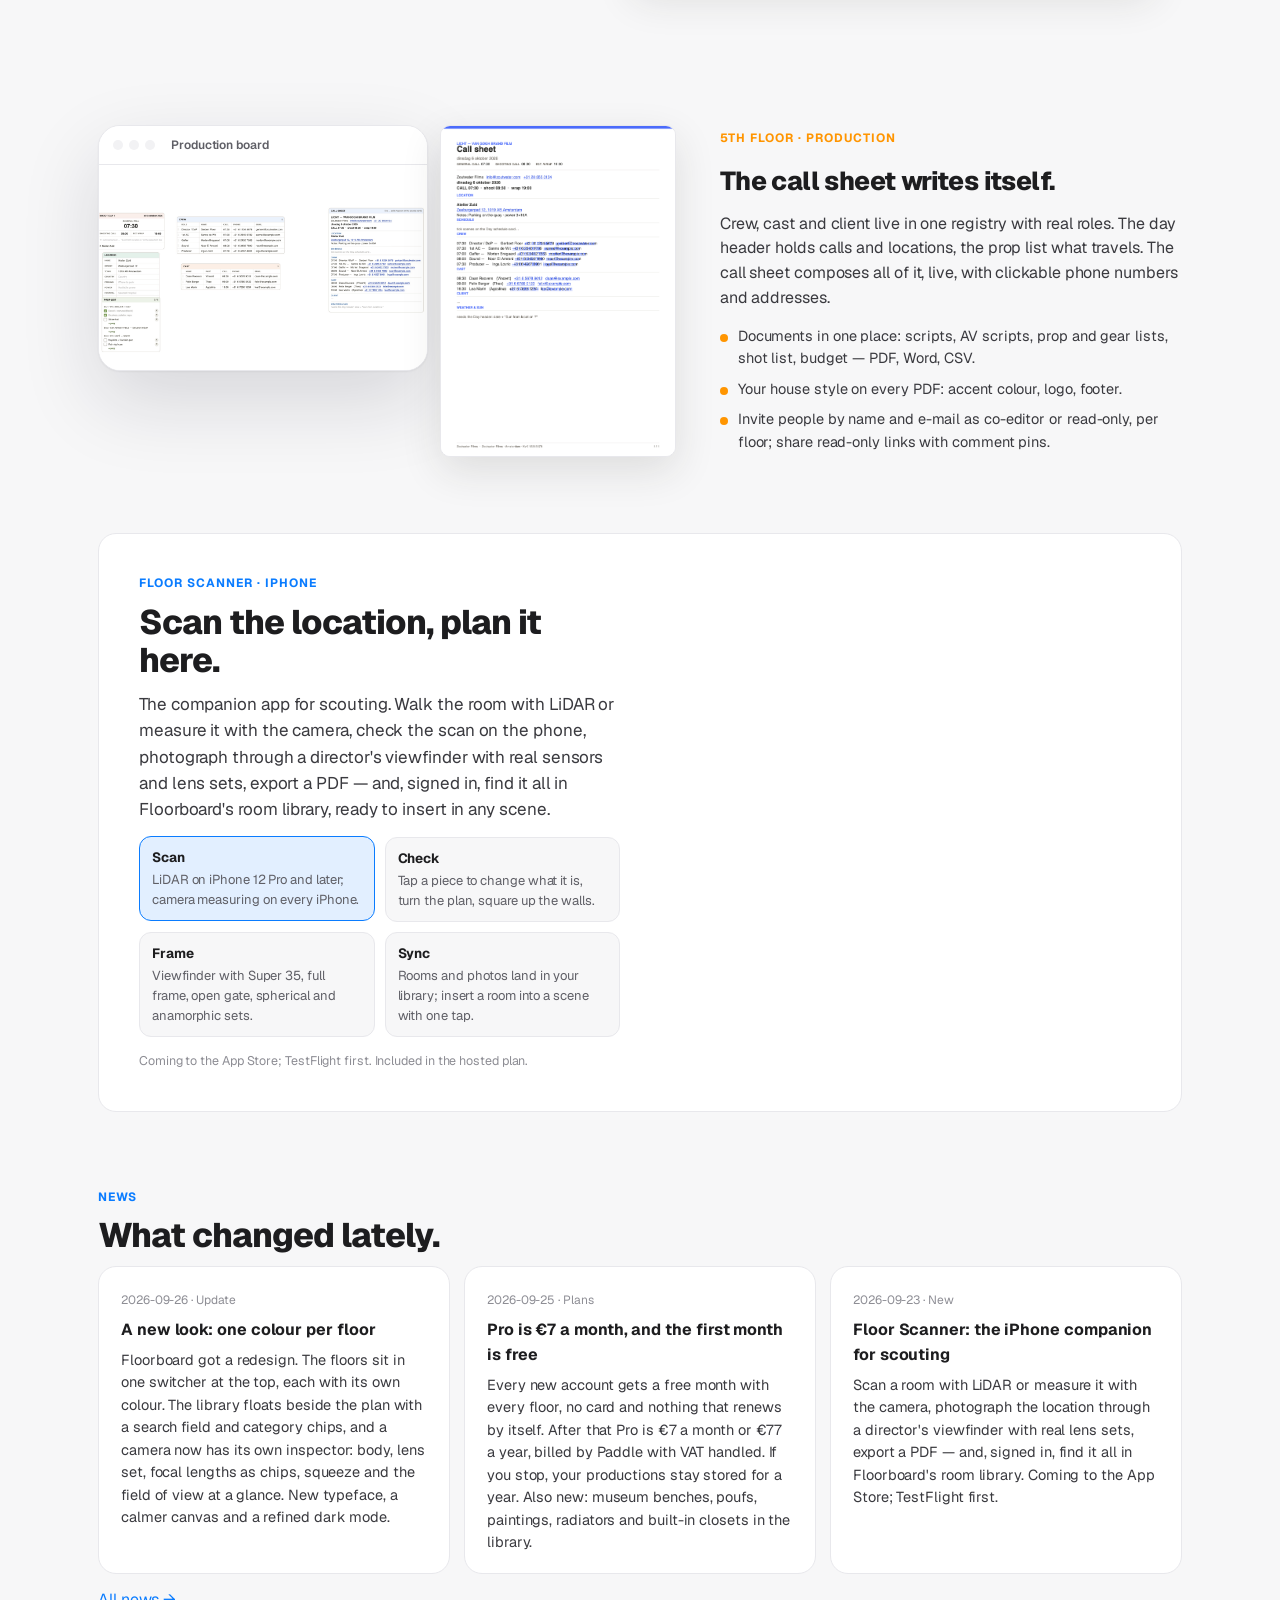
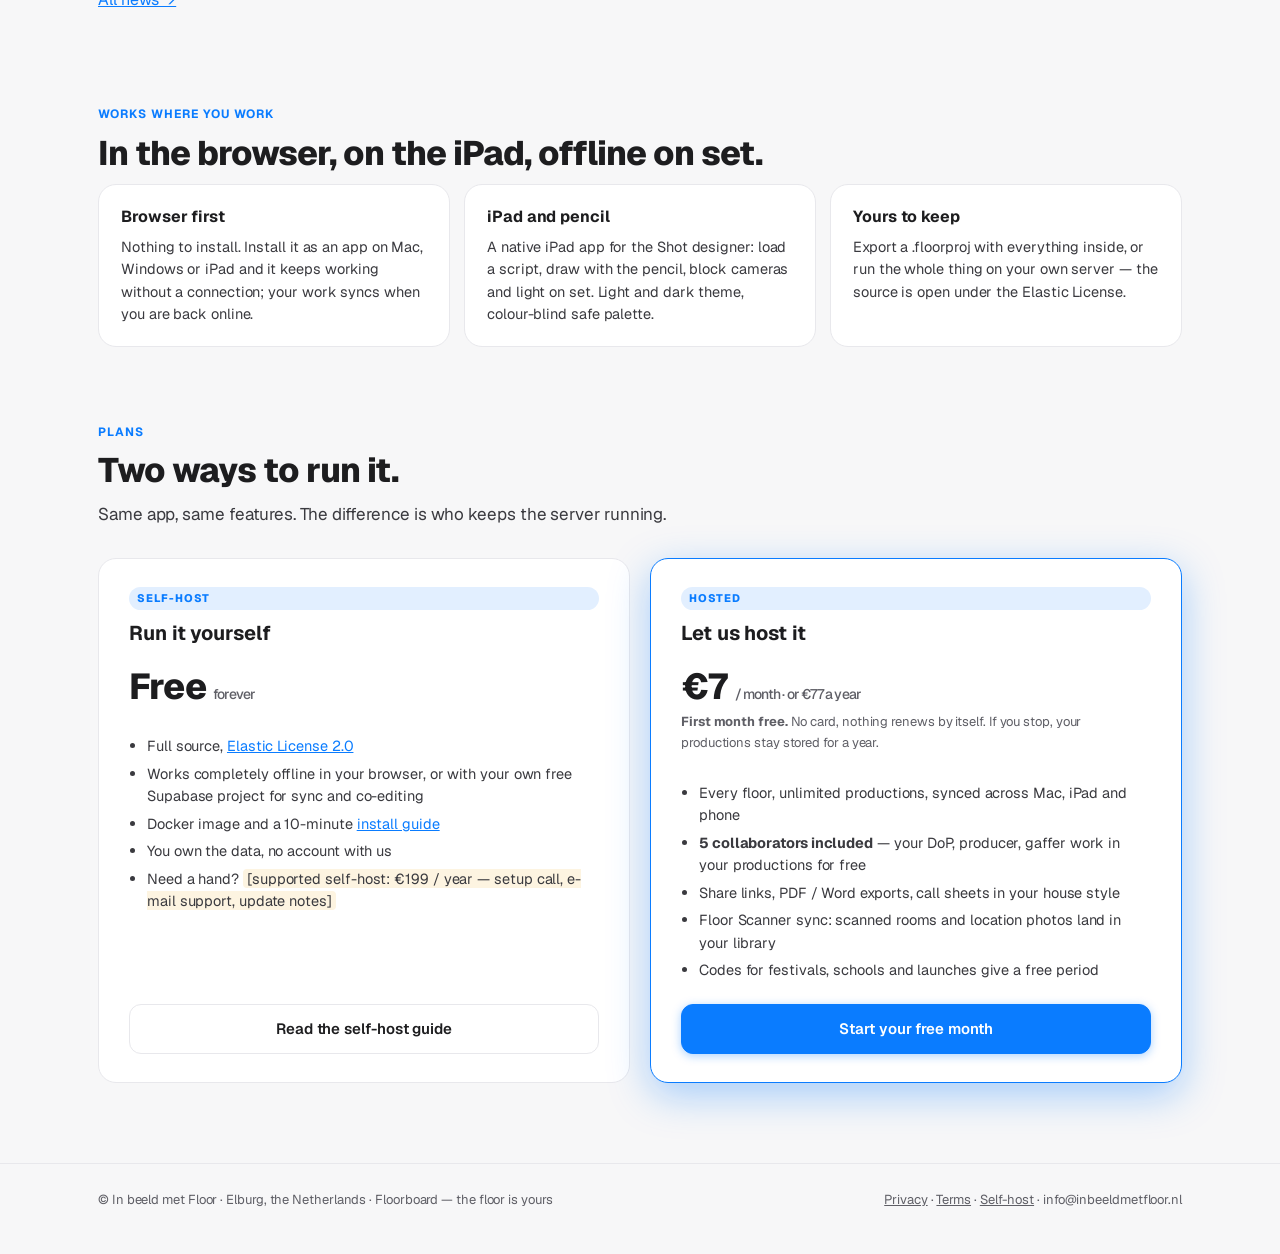
==== commit 60acc5ed: "v1.0-rc8: UI 2.0 — one colour per floor, Geist, floating panels, camera inspector - Floors as one se" ====
--- a/landing.html
+++ b/landing.html
@@ -13,7 +13,7 @@
 <style>
   *{box-sizing:border-box}
   html{scroll-behavior:smooth}
-  body{margin:0;font-family:-apple-system,BlinkMacSystemFont,"Segoe UI",Roboto,Helvetica,Arial,sans-serif;background:var(--bg);color:var(--ink);line-height:1.55;font-size:16px}
+  body{margin:0;font-family:var(--font);background:var(--bg);color:var(--ink);line-height:1.55;font-size:16px}
   a{color:var(--accent)}
   .wrap{max-width:1140px;margin:0 auto;padding:0 28px}
   header{position:sticky;top:0;z-index:10;background:color-mix(in srgb,var(--bg) 88%,transparent);backdrop-filter:blur(10px);border-bottom:1px solid var(--line)}
@@ -194,13 +194,58 @@
     .floors,.steps,.scansteps,.gallery,.grid3,.plans,.gal2,.cols2{grid-template-columns:1fr} .pair{grid-template-columns:1fr}
     .wrap{padding:0 18px} section{padding-top:56px} .hero{padding-top:44px} h1{font-size:34px}
   }
+
+  /* ---------------- UI 2.0 — Geist, one colour per floor, the app's own chrome ---------------- */
+  body{font-family:var(--font);-webkit-font-smoothing:antialiased;letter-spacing:-.005em}
+  h1{letter-spacing:-1.8px} h2{letter-spacing:-1px} .feat h3{letter-spacing:-.6px}
+  header{background:var(--glass);-webkit-backdrop-filter:saturate(180%) blur(20px);backdrop-filter:saturate(180%) blur(20px)}
+  .app-icon{width:28px;height:28px;border-radius:8px;flex:none;background:linear-gradient(145deg,#0A7CFF 0%,#6B5BFF 55%,#FF5E57 100%);display:flex;flex-direction:column;justify-content:center;gap:2.6px;padding-left:6.5px;box-shadow:0 2px 6px rgba(10,124,255,.35),inset 0 1px 0 rgba(255,255,255,.25)}
+  .app-icon i{display:block;height:2.4px;border-radius:2px;background:#fff}
+  .app-icon i:nth-child(1){width:6.5px} .app-icon i:nth-child(2){width:10px} .app-icon i:nth-child(3){width:14px}
+  .btn{border-radius:12px;box-shadow:0 2px 10px var(--accent-glow)}
+  .btn.ghost{box-shadow:none}
+  nav .btn{border-radius:10px}
+  .eyebrow i{background:var(--f-mood)}
+  /* each floor section wears its floor's colour */
+  #mood{--accent:var(--f-mood)} #script{--accent:var(--f-write)} #draw,#designer{--accent:var(--f-design)}
+  #shotlist{--accent:var(--f-shots)} #budget{--accent:var(--f-budget)} #production{--accent:var(--f-org)}
+  #mood,#script,#draw,#designer,#shotlist,#budget,#production{--accent-soft:color-mix(in srgb,var(--accent) 12%,var(--panel));--accent-ink:color-mix(in srgb,var(--accent) 86%,#000);--accent-glow:color-mix(in srgb,var(--accent) 34%,transparent)}
+  .wrap .kicker{color:var(--accent);font-weight:700;letter-spacing:1px}
+  .stepsl li:hover,.stepsl li.on{box-shadow:0 8px 24px var(--accent-glow)}
+  .plan.pro{box-shadow:0 12px 40px var(--accent-glow)}
+  /* the six floors as app icons */
+  .c-mood{--fc:var(--f-mood)} .c-write{--fc:var(--f-write)} .c-design{--fc:var(--f-design)} .c-shots{--fc:var(--f-shots)} .c-budget{--fc:var(--f-budget)} .c-org{--fc:var(--f-org)}
+  .floor{border-radius:18px;padding:16px 14px 14px;gap:8px}
+  .floor svg{width:42px;height:42px;padding:9px;border-radius:12px;color:#fff;stroke-width:2;background:linear-gradient(160deg,color-mix(in srgb,var(--fc) 62%,#fff),var(--fc));box-shadow:0 4px 12px color-mix(in srgb,var(--fc) 35%,transparent),inset 0 1px 0 rgba(255,255,255,.3)}
+  .floor .lvl{order:2;font-weight:700}
+  .floor svg{order:1} .floor b{order:3} .floor p{order:4}
+  /* app window mock-ups */
+  .frame{border-radius:22px;box-shadow:0 1px 2px rgba(0,0,0,.05),0 30px 80px rgba(20,20,40,.14)}
+  .frame .tabs{justify-content:center;padding:8px 10px;background:var(--glass)}
+  .frame .tabs span{padding:5px 11px;border-radius:8px;font-weight:500;background:none;gap:6px}
+  .frame .tabs span b{display:none}
+  .frame .tabs span::before{content:'';width:7px;height:7px;border-radius:50%;background:var(--fc);opacity:.55}
+  .frame .tabs span:nth-child(1){--fc:var(--f-mood)} .frame .tabs span:nth-child(2){--fc:var(--f-write)} .frame .tabs span:nth-child(3){--fc:var(--f-design)}
+  .frame .tabs span:nth-child(4){--fc:var(--f-shots)} .frame .tabs span:nth-child(5){--fc:var(--f-budget)} .frame .tabs span:nth-child(6){--fc:var(--f-org)}
+  .frame .tabs span.on{background:var(--panel);color:var(--fc);font-weight:650;box-shadow:0 1px 3px rgba(0,0,0,.12),0 0 0 .5px rgba(0,0,0,.04)}
+  .frame .tabs span.on::before{opacity:1}
+  .frame .tabs .seg{display:inline-flex;gap:2px;padding:3px;border-radius:11px;background:var(--soft2)}
+  .g,.card,.plan,.step,.scan{border-radius:18px}
+  .gal2 .g img{object-fit:contain;background:var(--panel)}
+  /* bullet lists: the dot sits beside the text, bold words stay inline */
+  .feat li,.cols2 li{display:block;position:relative;padding-left:18px}
+  .feat li::before,.cols2 li::before{position:absolute;left:0;top:.62em;margin:0}
+  .stepsl p b{display:inline}
+  .stepsl li > b{display:flex}
+  .stepsl li.scan{display:block;padding:12px 14px;border-radius:var(--r-md);box-shadow:none}
+  .phone .rows i{color:var(--accent);background:var(--accent-soft)}
 </style>
 </head>
 <body>
 <header>
   <div class="wrap">
     <a class="logo" href="#top">
-      <svg viewBox="0 0 24 24" aria-hidden="true"><rect x="3" y="3" width="18" height="18" rx="5.5" fill="none" stroke="currentColor" stroke-width="2"/><path d="M7.5 16.5h9M7.5 12.5h6M7.5 8.5h3" fill="none" stroke="currentColor" stroke-width="2.2" stroke-linecap="round"/><circle cx="15.5" cy="8.5" r="1.8" fill="#E58A6F"/></svg>
+      <span class="app-icon" aria-hidden="true"><i></i><i></i><i></i></span>
       Floorboard <small>for film &amp; commercials</small>
     </a>
     <nav>
@@ -231,7 +276,7 @@
     </div>
     <div class="frame" aria-label="Floorboard, the Shot designer">
       <div class="bar"><span class="dots"><i></i><i></i><i></i></span><span class="name">Licht — Van Gogh brand film · Scene 1 · Atelier</span></div>
-      <div class="tabs"><span><b>GROUND</b>Mood</span><span><b>1ST</b>Script</span><span class="on"><b>2ND</b>Shot designer</span><span><b>3RD</b>Shot list</span><span><b>4TH</b>Budget</span><span><b>5TH</b>Production</span></div>
+      <div class="tabs"><div class="seg"><span><b>GROUND</b>Mood</span><span><b>1ST</b>Script</span><span class="on"><b>2ND</b>Shot designer</span><span><b>3RD</b>Shot list</span><span><b>4TH</b>Budget</span><span><b>5TH</b>Production</span></div></div>
       <img class="shot cover" src="landing/img/shot-designer.jpg" alt="Top-down floor plan of an atelier with two cameras, two actors, LED and Fresnel light and the sun position" style="object-position:38% 42%">
     </div>
   </div>
--- a/tokens.css
+++ b/tokens.css
@@ -1,93 +1,125 @@
 /* =====================================================================
-   FLOOR / Floorboard — design tokens (the ONE source of truth)
+   Floorboard — design tokens (the ONE source of truth) · UI 2.0
    =====================================================================
-   Loaded before styles.css. Every colour, radius and size in the app —
-   the CSS *and* the canvas renderer (js/00-theme.js reads these at
+   Loaded before styles.css / ui2.css. Every colour, radius and size in the
+   app — the CSS *and* the canvas renderer (js/00-theme.js reads these at
    runtime) — comes from here. Light is the default; dark applies when
    <html data-theme="dark"> is set, or when the OS prefers dark and no
    explicit choice was made.
 
-   Palette notes
-   - Neutrals are warm greys (paper), never pure grey: calm, "studio".
-   - Semantic colours are colour-blind safe (Okabe–Ito based): blue for
-     action, vermillion for danger, amber for warning, teal-green for
-     success — no red/green pair anywhere, and every state also has a
-     shape or label, never colour alone.
-   - Radii: 8 on controls, 12 on panels/cards, 16 on overlays; canvas
-     cards 8. Soft, not bubbly.
+   UI 2.0
+   - Type: Geist (UI) and Geist Mono (numbers: focal lengths, timecode,
+     zoom), self-hosted in /fonts (SIL OFL — see fonts/OFL.txt).
+   - Neutrals: cool, Apple-like greys. Canvas #F7F7F8 with a dot grid.
+   - One colour per floor. <html data-floor="…"> (set by switchTab) swaps
+     the accent, so buttons, selection and chips carry the floor's hue:
+     Mood coral · Script violet · Shot designer blue · Shot list teal ·
+     Budget green · Production orange.
+   - Radii: 10 on controls, 14 on cards, 22 on the floating panels.
    ===================================================================== */
+@font-face{ font-family:"Geist"; src:url("./fonts/Geist-Variable.woff2") format("woff2");
+  font-weight:100 900; font-style:normal; font-display:swap; }
+@font-face{ font-family:"Geist Mono"; src:url("./fonts/GeistMono-Variable.woff2") format("woff2");
+  font-weight:100 900; font-style:normal; font-display:swap; }
 :root{
+  --font:"Geist",-apple-system,BlinkMacSystemFont,"Segoe UI",Roboto,Helvetica,Arial,sans-serif;
+  --mono:"Geist Mono",ui-monospace,SFMono-Regular,Menlo,monospace;
   /* surfaces */
-  --bg:#F4F3F0;          /* app background, canvas paper */
-  --panel:#FFFFFF;       /* sidebars, topbar, popovers */
+  --bg:#F7F7F8;          /* canvas paper and the gutters around the floating panels */
+  --panel:#FFFFFF;       /* panels, popovers */
   --card:#FFFFFF;        /* canvas cards */
-  --hover:#F6F5F2;
-  --soft:#EEECE7;        /* subtle fills, chips */
-  --grid:#E3E0D9;        /* canvas grid dots */
-  --line:#E6E3DD;        /* hairlines */
-  --line2:#D6D2CA;       /* stronger strokes, card outlines */
+  --hover:#F5F5F7;
+  --soft:#F2F2F4;        /* fields, chips, segmented tracks */
+  --soft2:#E9E9EC;       /* the floor switcher track */
+  --grid:#DADADF;        /* canvas grid dots */
+  --line:#E8E8EC;        /* hairlines */
+  --line2:#D5D5DB;       /* stronger strokes, card outlines */
   /* text */
-  --ink:#2B2A27;
-  --body:#46433B;
-  --ink2:#7E7B73;
-  --ink3:#B5B1A8;
+  --ink:#1D1D1F;
+  --body:#3A3A3F;
+  --ink2:#5F5F66;
+  --ink3:#8E8E95;
   /* placeholders (ink at alpha) */
-  --ph30:rgba(70,67,59,.30);
-  --ph35:rgba(70,67,59,.35);
-  --ph40:rgba(70,67,59,.40);
+  --ph30:rgba(29,29,31,.30);
+  --ph35:rgba(29,29,31,.35);
+  --ph40:rgba(29,29,31,.40);
   --chip:rgba(255,255,255,.92);      /* floating chips on canvas */
-  --toast:#2A2926; --toast-ink:#FFFFFF;
-  /* semantic */
-  --accent:#4B6BFB; --accent-ink:#3D5BE8; --accent-soft:#EAEEFF; --accent-08:rgba(75,107,251,.08);
-  --danger:#D55E00; --danger-soft:#FBEAE0; --danger-line:#F0C1A6;
-  --warn:#E69F00;  --warn-soft:#FBF3E2;
-  --ok:#009E73;    --ok-soft:#E3F5EF;
+  --glass:rgba(255,255,255,.78);     /* the top bar */
+  --toast:#1D1D1F; --toast-ink:#FFFFFF;
+  /* floors */
+  --f-mood:#FF5E57; --f-write:#A259FF; --f-design:#0A7CFF; --f-shots:#14A8C2; --f-budget:#2DB45A; --f-org:#FF9500;
+  /* semantic — accent follows the floor (below) */
+  --accent:#0A7CFF; --accent-ink:#096BDB; --accent-soft:#E2EFFF; --accent-08:rgba(10,124,255,.08); --accent-glow:rgba(10,124,255,.34);
+  --danger:#E5484D; --danger-soft:#FDECEC; --danger-line:#F5B5B7;
+  --warn:#E69F00;  --warn-soft:#FDF4E1;
+  --ok:#1FA855;    --ok-soft:#E4F6EA;
   --on-accent:#FFFFFF;
   /* shape */
-  --r-xs:6px; --r-sm:8px; --r-md:12px; --r-lg:16px; --r-pill:999px;
-  --r-card:8;            /* canvas roundRect radius, unitless */
+  --r-xs:7px; --r-sm:10px; --r-md:14px; --r-lg:18px; --r-panel:22px; --r-pill:999px;
+  --r-card:10;           /* canvas roundRect radius, unitless */
   /* size & type */
   --tap:34px;            /* minimum control height with a mouse; touch bumps to 44 */
   --fs:13.5px;
-  --shadow:0 1px 2px rgba(40,38,32,.05), 0 6px 18px rgba(40,38,32,.07);
-  --shadow-lg:0 18px 60px rgba(40,38,32,.16);
+  --shadow:0 1px 2px rgba(0,0,0,.05), 0 12px 32px rgba(20,20,40,.10);
+  --shadow-sm:0 1px 2px rgba(0,0,0,.06), 0 4px 12px rgba(20,20,40,.07);
+  --shadow-lg:0 24px 70px rgba(20,20,40,.20);
   /* legacy aliases (older rules still reference these) */
   --border:var(--line); --border2:var(--line2); --radius:var(--r-md);
   color-scheme:light;
 }
+:root[data-floor="mood"]{ --accent:#FF5E57; --accent-ink:#DB514B; --accent-soft:#FFECEB; --accent-08:rgba(255,94,87,.08); --accent-glow:rgba(255,94,87,.34); }
+:root[data-floor="write"]{ --accent:#A259FF; --accent-ink:#8B4DDB; --accent-soft:#F4EBFF; --accent-08:rgba(162,89,255,.08); --accent-glow:rgba(162,89,255,.34); }
+:root[data-floor="design"]{ --accent:#0A7CFF; --accent-ink:#096BDB; --accent-soft:#E2EFFF; --accent-08:rgba(10,124,255,.08); --accent-glow:rgba(10,124,255,.34); }
+:root[data-floor="shots"]{ --accent:#14A8C2; --accent-ink:#1190A7; --accent-soft:#E3F5F8; --accent-08:rgba(20,168,194,.08); --accent-glow:rgba(20,168,194,.34); }
+:root[data-floor="budget"]{ --accent:#2DB45A; --accent-ink:#279B4D; --accent-soft:#E6F6EB; --accent-08:rgba(45,180,90,.08); --accent-glow:rgba(45,180,90,.34); }
+:root[data-floor="org"]{ --accent:#FF9500; --accent-ink:#DB8000; --accent-soft:#FFF2E0; --accent-08:rgba(255,149,0,.08); --accent-glow:rgba(255,149,0,.34); }
 
 /* ---------- dark ---------- */
 :root[data-theme="dark"]{
-  --bg:#151618; --panel:#1E1F22; --card:#232428; --hover:#26272B; --soft:#2A2B30;
-  --grid:#25262A; --line:#2E3035; --line2:#3A3C42;
-  --ink:#ECEAE4; --body:#D3D0C8; --ink2:#9C998F; --ink3:#6B6960;
-  --ph30:rgba(236,234,228,.30); --ph35:rgba(236,234,228,.35); --ph40:rgba(236,234,228,.40);
-  --chip:rgba(35,36,40,.92);
-  --toast:#ECEAE4; --toast-ink:#1E1F22;
-  --accent:#6D86FF; --accent-ink:#8CA0FF; --accent-soft:#252B45; --accent-08:rgba(109,134,255,.12);
-  --danger:#F0844A; --danger-soft:#3A2419; --danger-line:#6B3A22;
-  --warn:#F0B44A; --warn-soft:#3A3120;
-  --ok:#3BC29A; --ok-soft:#173A30;
-  --shadow:0 1px 2px rgba(0,0,0,.35), 0 8px 24px rgba(0,0,0,.35);
-  --shadow-lg:0 18px 60px rgba(0,0,0,.55);
+  --bg:#18181B; --panel:#1F1F22; --card:#26262A; --hover:#2A2A2E; --soft:#2A2A2E; --soft2:#333338;
+  --grid:#2E2E33; --line:#2C2C31; --line2:#3A3A40;
+  --ink:#F5F5F7; --body:#DCDCE0; --ink2:#AEAEB5; --ink3:#7C7C84;
+  --ph30:rgba(245,245,247,.30); --ph35:rgba(245,245,247,.35); --ph40:rgba(245,245,247,.40);
+  --chip:rgba(38,38,42,.92); --glass:rgba(31,31,34,.80);
+  --toast:#F5F5F7; --toast-ink:#1F1F22;
+  --accent:#278CFF; --accent-ink:#54A3FF; --accent-soft:#1A3353; --accent-08:rgba(10,124,255,.14); --accent-glow:rgba(10,124,255,.4);
+  --danger:#FF6B5E; --danger-soft:#3D2220; --danger-line:#6B332E;
+  --warn:#FFB340; --warn-soft:#3D3120;
+  --ok:#3DD06C; --ok-soft:#1B3A25;
+  --shadow:0 1px 2px rgba(0,0,0,.4), 0 16px 40px rgba(0,0,0,.45);
+  --shadow-sm:0 1px 2px rgba(0,0,0,.35), 0 4px 12px rgba(0,0,0,.3);
+  --shadow-lg:0 24px 70px rgba(0,0,0,.6);
   color-scheme:dark;
 }
+:root[data-theme="dark"][data-floor="mood"]{ --accent:#FF716B; --accent-ink:#FF8E89; --accent-soft:#502D2E; --accent-08:rgba(255,94,87,.14); --accent-glow:rgba(255,94,87,.4); }
+:root[data-theme="dark"][data-floor="write"]{ --accent:#AD6DFF; --accent-ink:#BE8BFF; --accent-soft:#3C2C53; --accent-08:rgba(162,89,255,.14); --accent-glow:rgba(162,89,255,.4); }
+:root[data-theme="dark"][data-floor="design"]{ --accent:#278CFF; --accent-ink:#54A3FF; --accent-soft:#1A3353; --accent-08:rgba(10,124,255,.14); --accent-glow:rgba(10,124,255,.4); }
+:root[data-theme="dark"][data-floor="shots"]{ --accent:#30B2C9; --accent-ink:#5AC2D4; --accent-soft:#1D3D45; --accent-08:rgba(20,168,194,.14); --accent-glow:rgba(20,168,194,.4); }
+:root[data-theme="dark"][data-floor="budget"]{ --accent:#46BD6E; --accent-ink:#6CCA8C; --accent-soft:#22402E; --accent-08:rgba(45,180,90,.14); --accent-glow:rgba(45,180,90,.4); }
+:root[data-theme="dark"][data-floor="org"]{ --accent:#FFA21F; --accent-ink:#FFB54C; --accent-soft:#50391B; --accent-08:rgba(255,149,0,.14); --accent-glow:rgba(255,149,0,.4); }
 @media (prefers-color-scheme: dark){
   :root:not([data-theme="light"]){
-    --bg:#151618; --panel:#1E1F22; --card:#232428; --hover:#26272B; --soft:#2A2B30;
-    --grid:#25262A; --line:#2E3035; --line2:#3A3C42;
-    --ink:#ECEAE4; --body:#D3D0C8; --ink2:#9C998F; --ink3:#6B6960;
-    --ph30:rgba(236,234,228,.30); --ph35:rgba(236,234,228,.35); --ph40:rgba(236,234,228,.40);
-    --chip:rgba(35,36,40,.92);
-    --toast:#ECEAE4; --toast-ink:#1E1F22;
-    --accent:#6D86FF; --accent-ink:#8CA0FF; --accent-soft:#252B45; --accent-08:rgba(109,134,255,.12);
-    --danger:#F0844A; --danger-soft:#3A2419; --danger-line:#6B3A22;
-    --warn:#F0B44A; --warn-soft:#3A3120;
-    --ok:#3BC29A; --ok-soft:#173A30;
-    --shadow:0 1px 2px rgba(0,0,0,.35), 0 8px 24px rgba(0,0,0,.35);
-    --shadow-lg:0 18px 60px rgba(0,0,0,.55);
-    color-scheme:dark;
+  --bg:#18181B; --panel:#1F1F22; --card:#26262A; --hover:#2A2A2E; --soft:#2A2A2E; --soft2:#333338;
+  --grid:#2E2E33; --line:#2C2C31; --line2:#3A3A40;
+  --ink:#F5F5F7; --body:#DCDCE0; --ink2:#AEAEB5; --ink3:#7C7C84;
+  --ph30:rgba(245,245,247,.30); --ph35:rgba(245,245,247,.35); --ph40:rgba(245,245,247,.40);
+  --chip:rgba(38,38,42,.92); --glass:rgba(31,31,34,.80);
+  --toast:#F5F5F7; --toast-ink:#1F1F22;
+  --accent:#278CFF; --accent-ink:#54A3FF; --accent-soft:#1A3353; --accent-08:rgba(10,124,255,.14); --accent-glow:rgba(10,124,255,.4);
+  --danger:#FF6B5E; --danger-soft:#3D2220; --danger-line:#6B332E;
+  --warn:#FFB340; --warn-soft:#3D3120;
+  --ok:#3DD06C; --ok-soft:#1B3A25;
+  --shadow:0 1px 2px rgba(0,0,0,.4), 0 16px 40px rgba(0,0,0,.45);
+  --shadow-sm:0 1px 2px rgba(0,0,0,.35), 0 4px 12px rgba(0,0,0,.3);
+  --shadow-lg:0 24px 70px rgba(0,0,0,.6);
+  color-scheme:dark;
   }
+  :root:not([data-theme="light"])[data-floor="mood"]{ --accent:#FF716B; --accent-ink:#FF8E89; --accent-soft:#502D2E; --accent-08:rgba(255,94,87,.14); --accent-glow:rgba(255,94,87,.4); }
+  :root:not([data-theme="light"])[data-floor="write"]{ --accent:#AD6DFF; --accent-ink:#BE8BFF; --accent-soft:#3C2C53; --accent-08:rgba(162,89,255,.14); --accent-glow:rgba(162,89,255,.4); }
+  :root:not([data-theme="light"])[data-floor="design"]{ --accent:#278CFF; --accent-ink:#54A3FF; --accent-soft:#1A3353; --accent-08:rgba(10,124,255,.14); --accent-glow:rgba(10,124,255,.4); }
+  :root:not([data-theme="light"])[data-floor="shots"]{ --accent:#30B2C9; --accent-ink:#5AC2D4; --accent-soft:#1D3D45; --accent-08:rgba(20,168,194,.14); --accent-glow:rgba(20,168,194,.4); }
+  :root:not([data-theme="light"])[data-floor="budget"]{ --accent:#46BD6E; --accent-ink:#6CCA8C; --accent-soft:#22402E; --accent-08:rgba(45,180,90,.14); --accent-glow:rgba(45,180,90,.4); }
+  :root:not([data-theme="light"])[data-floor="org"]{ --accent:#FFA21F; --accent-ink:#FFB54C; --accent-soft:#50391B; --accent-08:rgba(255,149,0,.14); --accent-glow:rgba(255,149,0,.4); }
 }
 
 /* ---------- Floorboard object palette (mirrors PAL in js/00-catalog.js) ---------- */
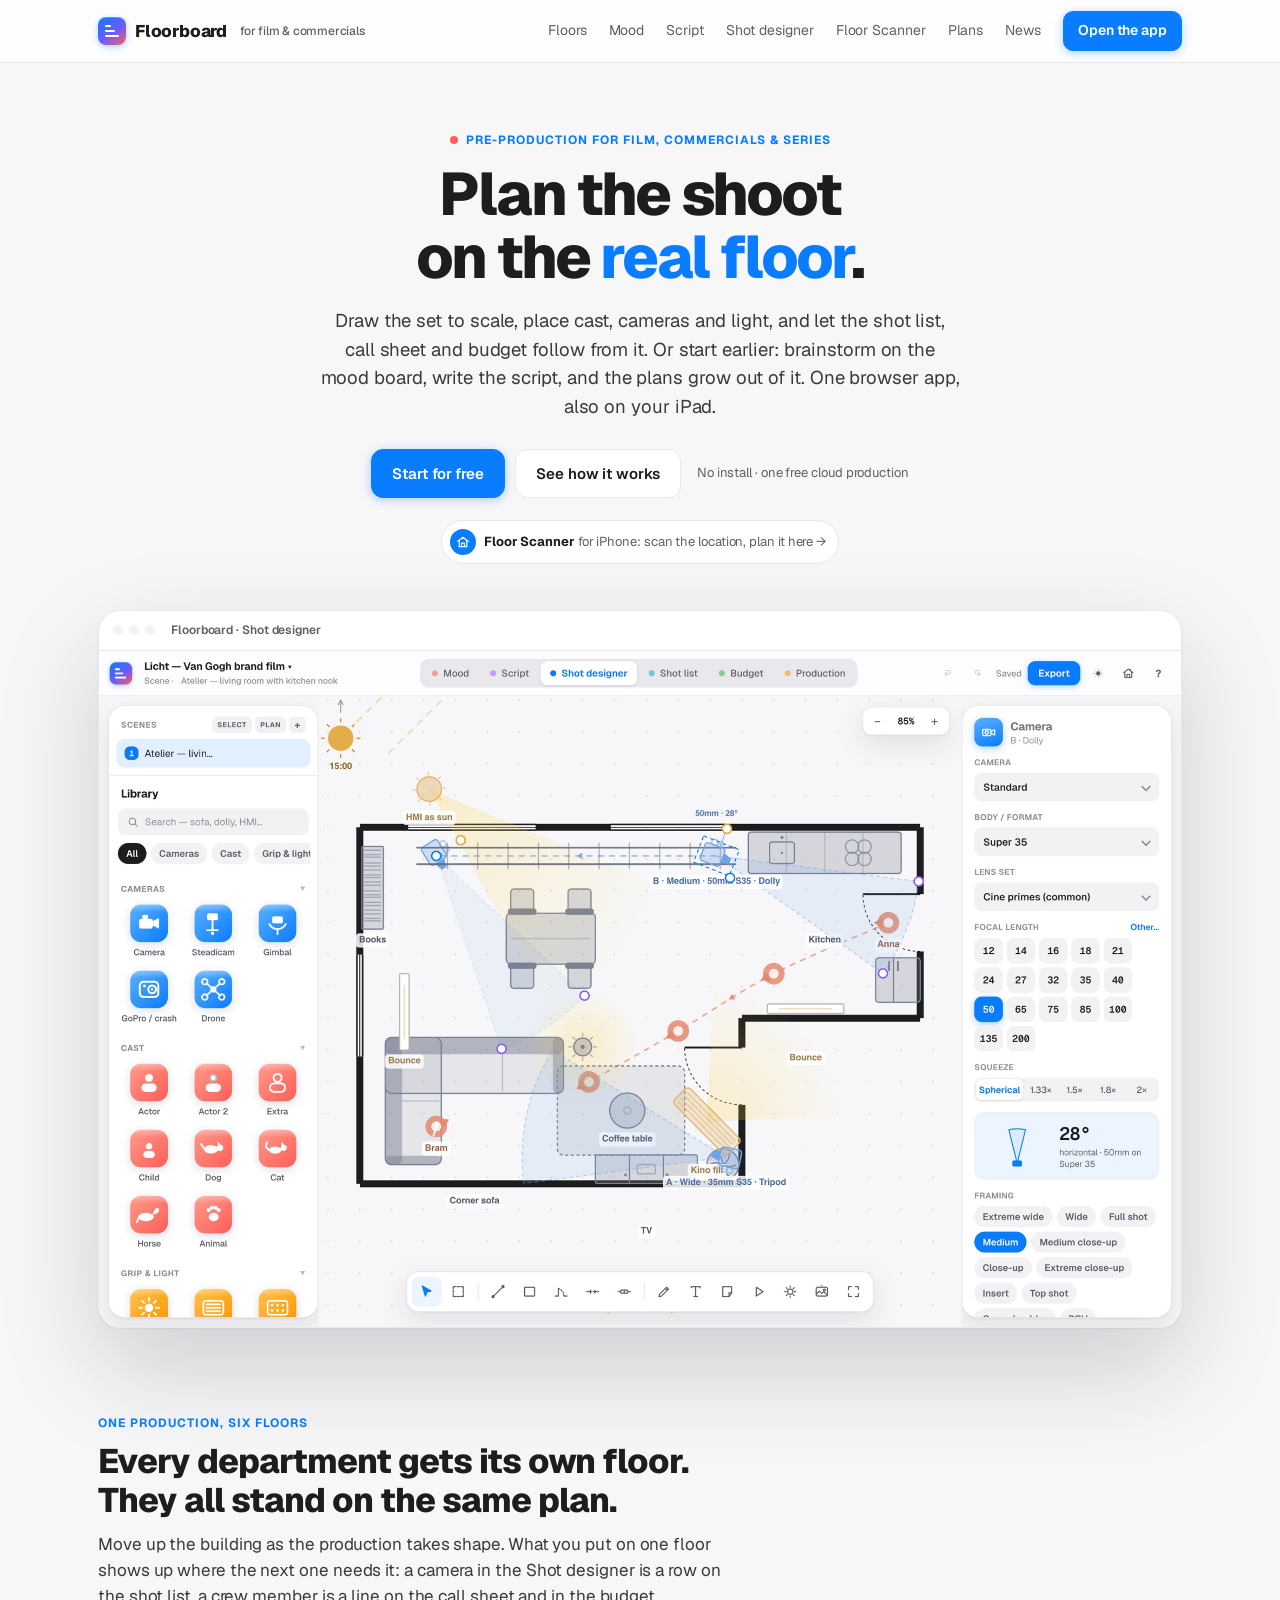
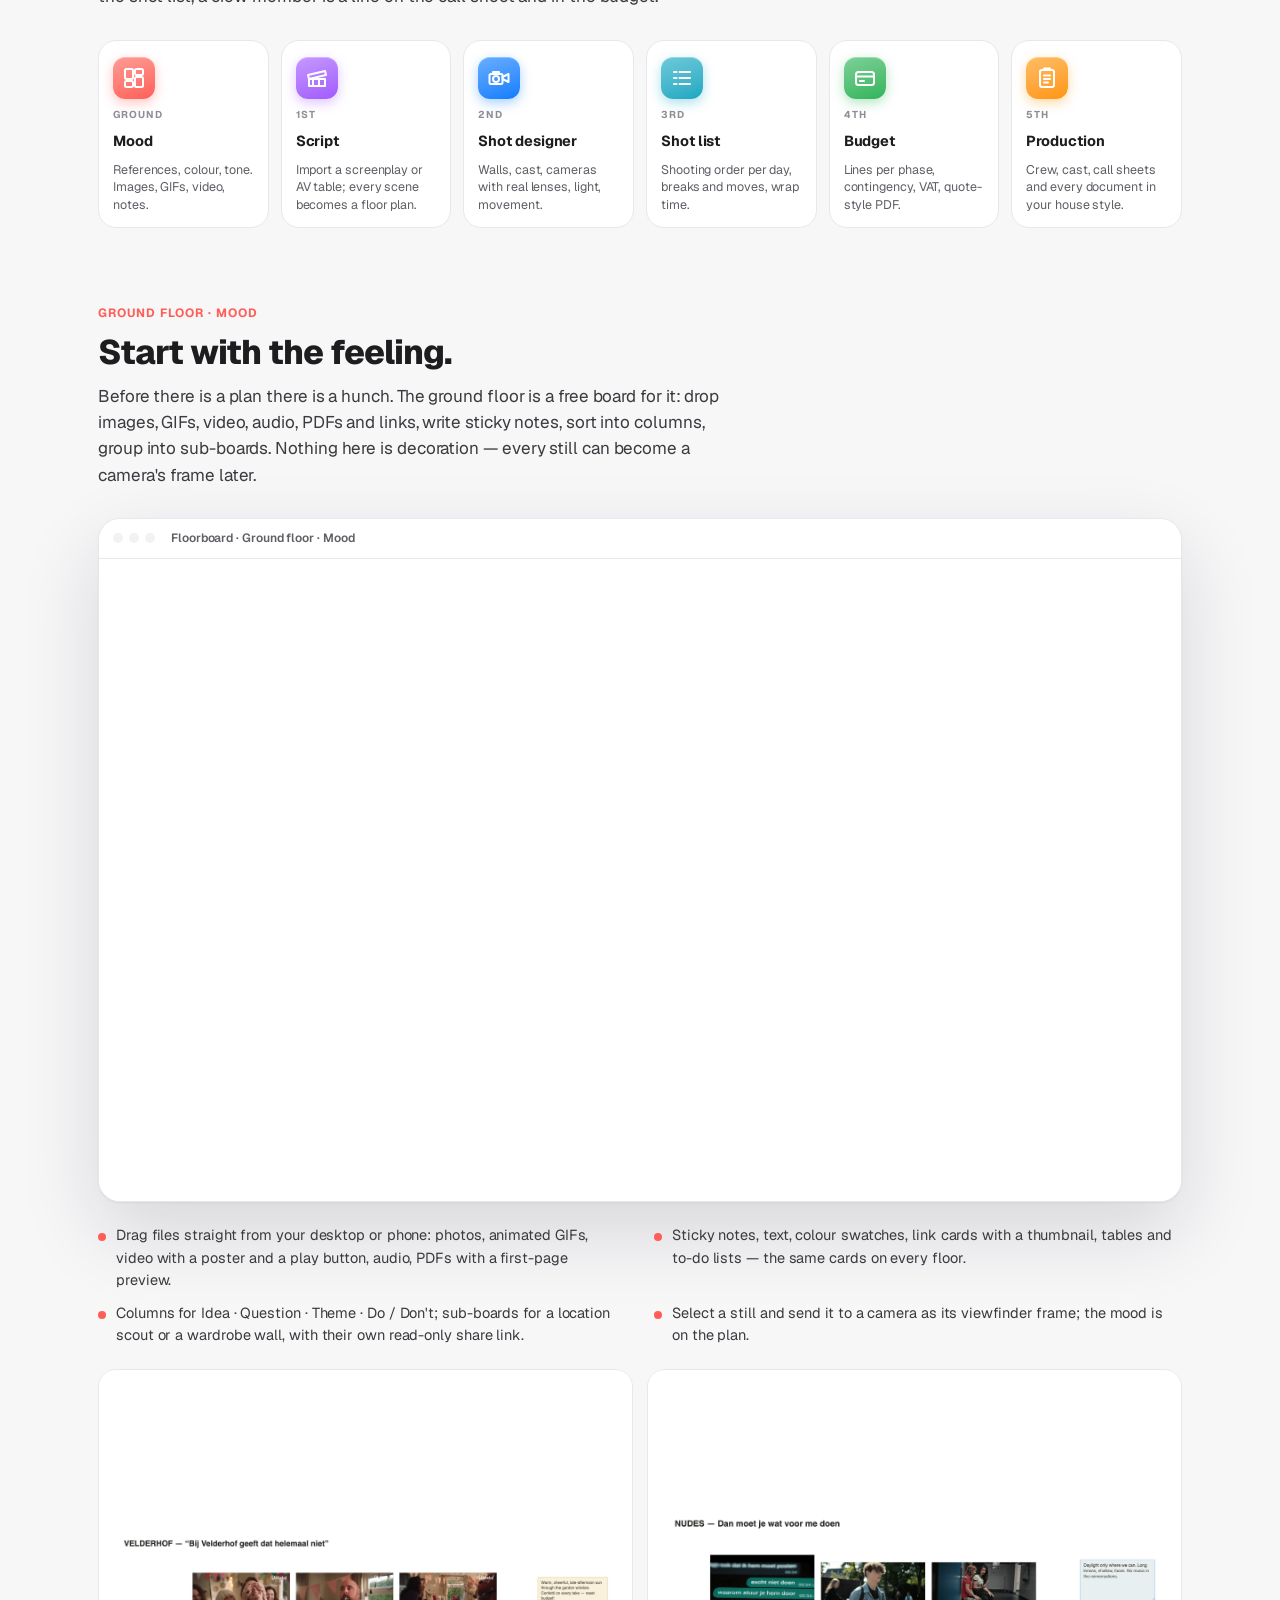
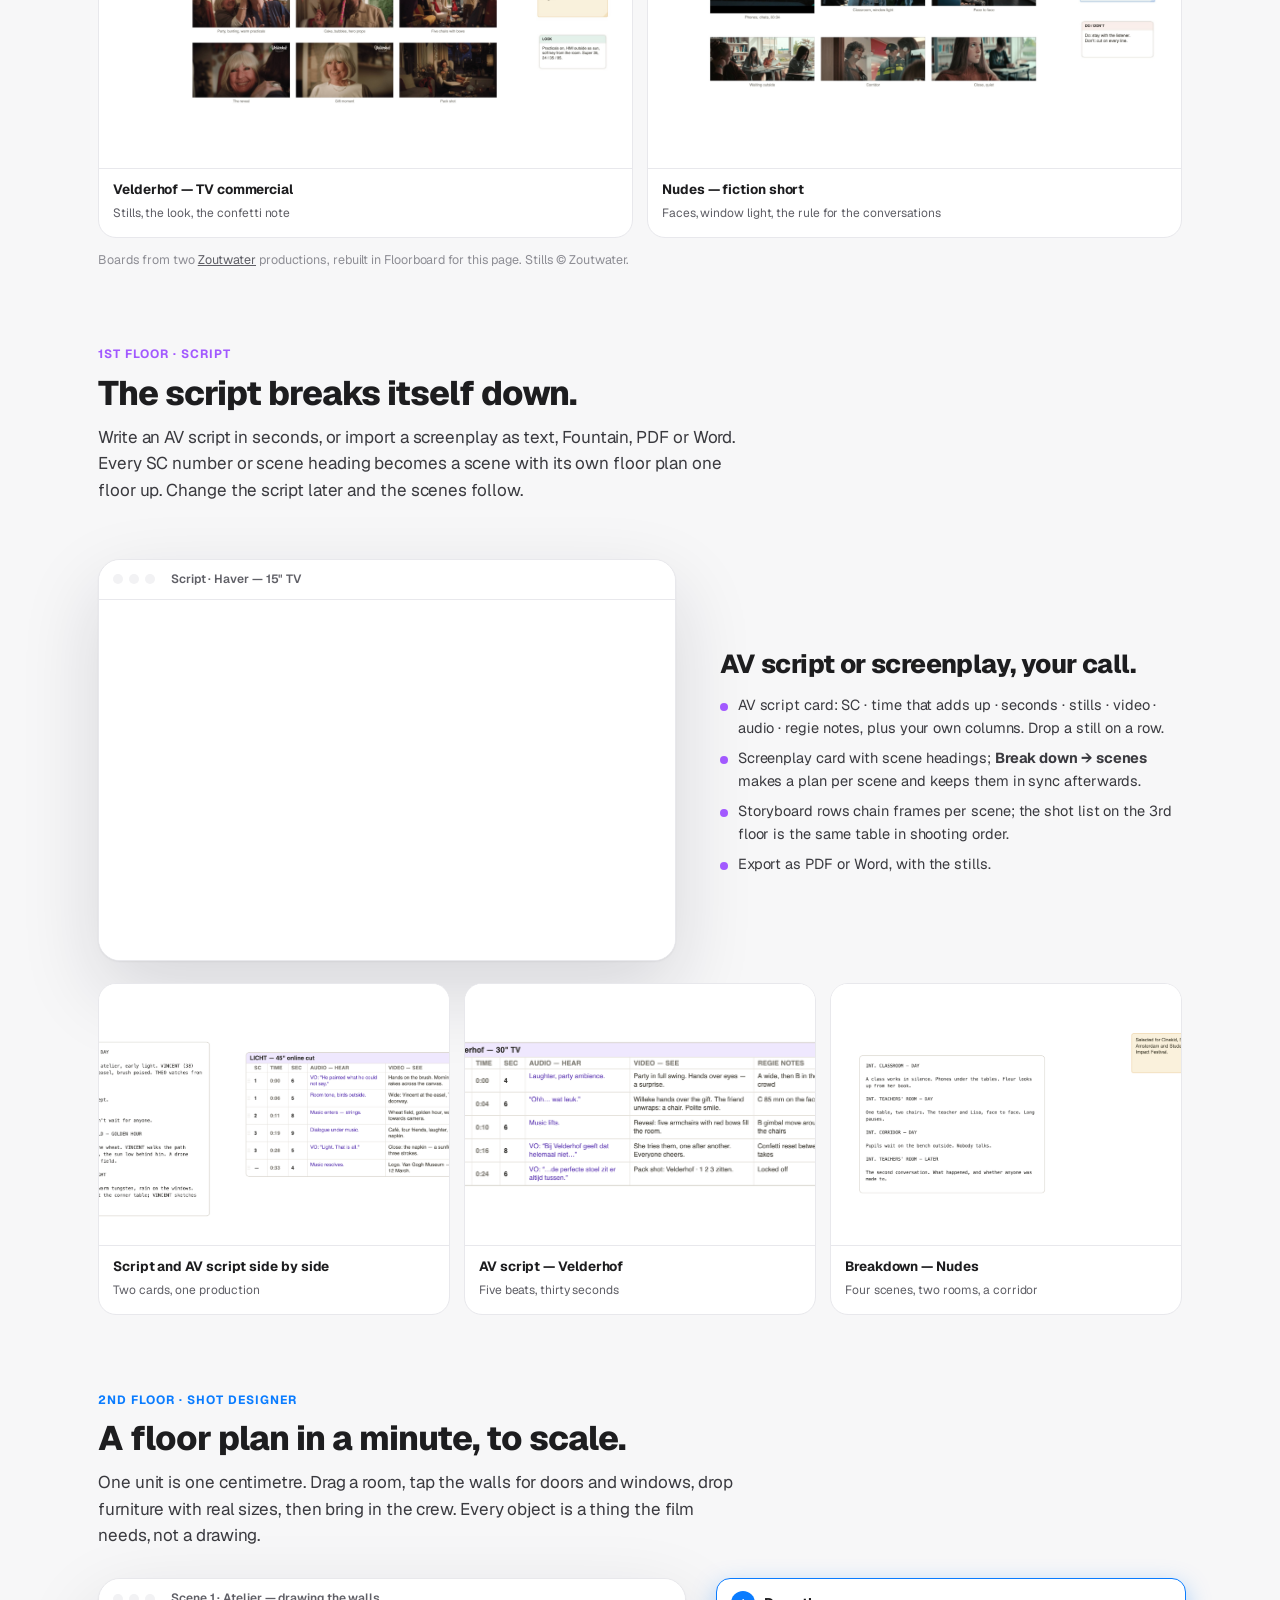
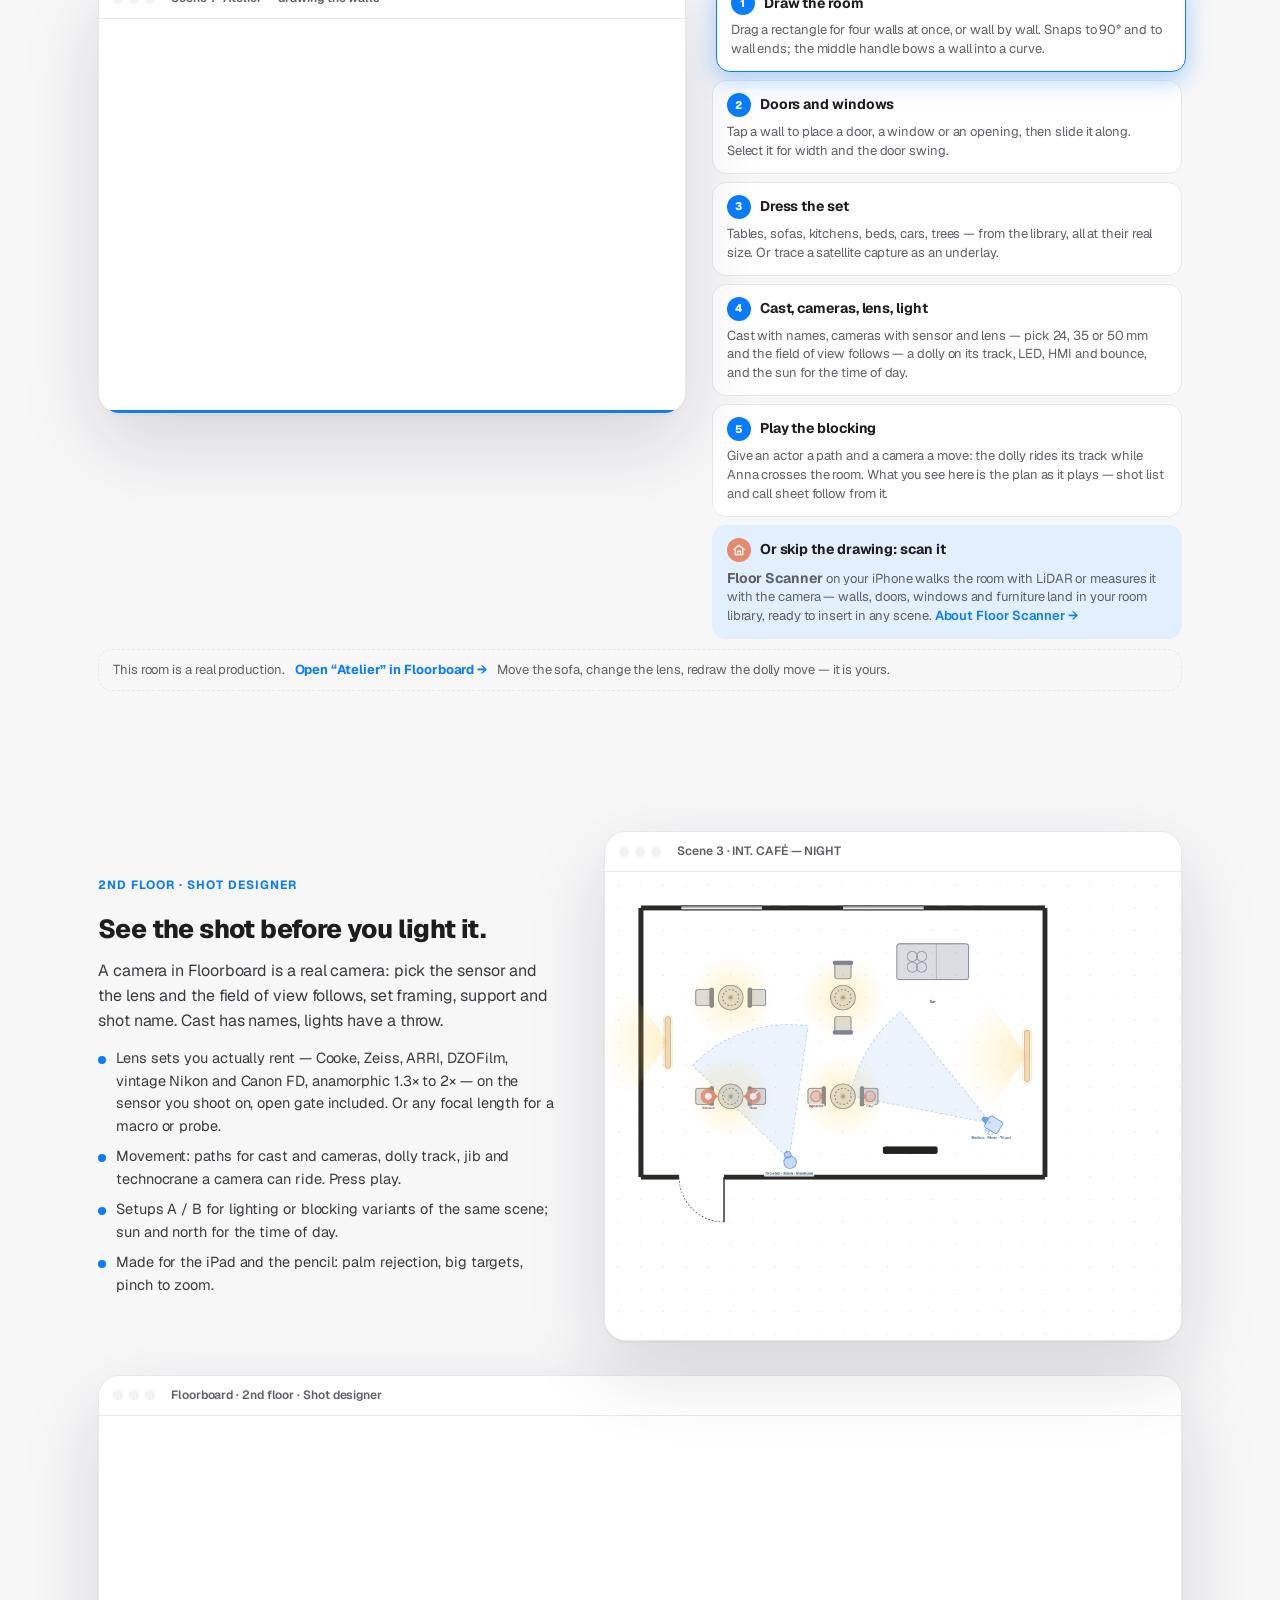
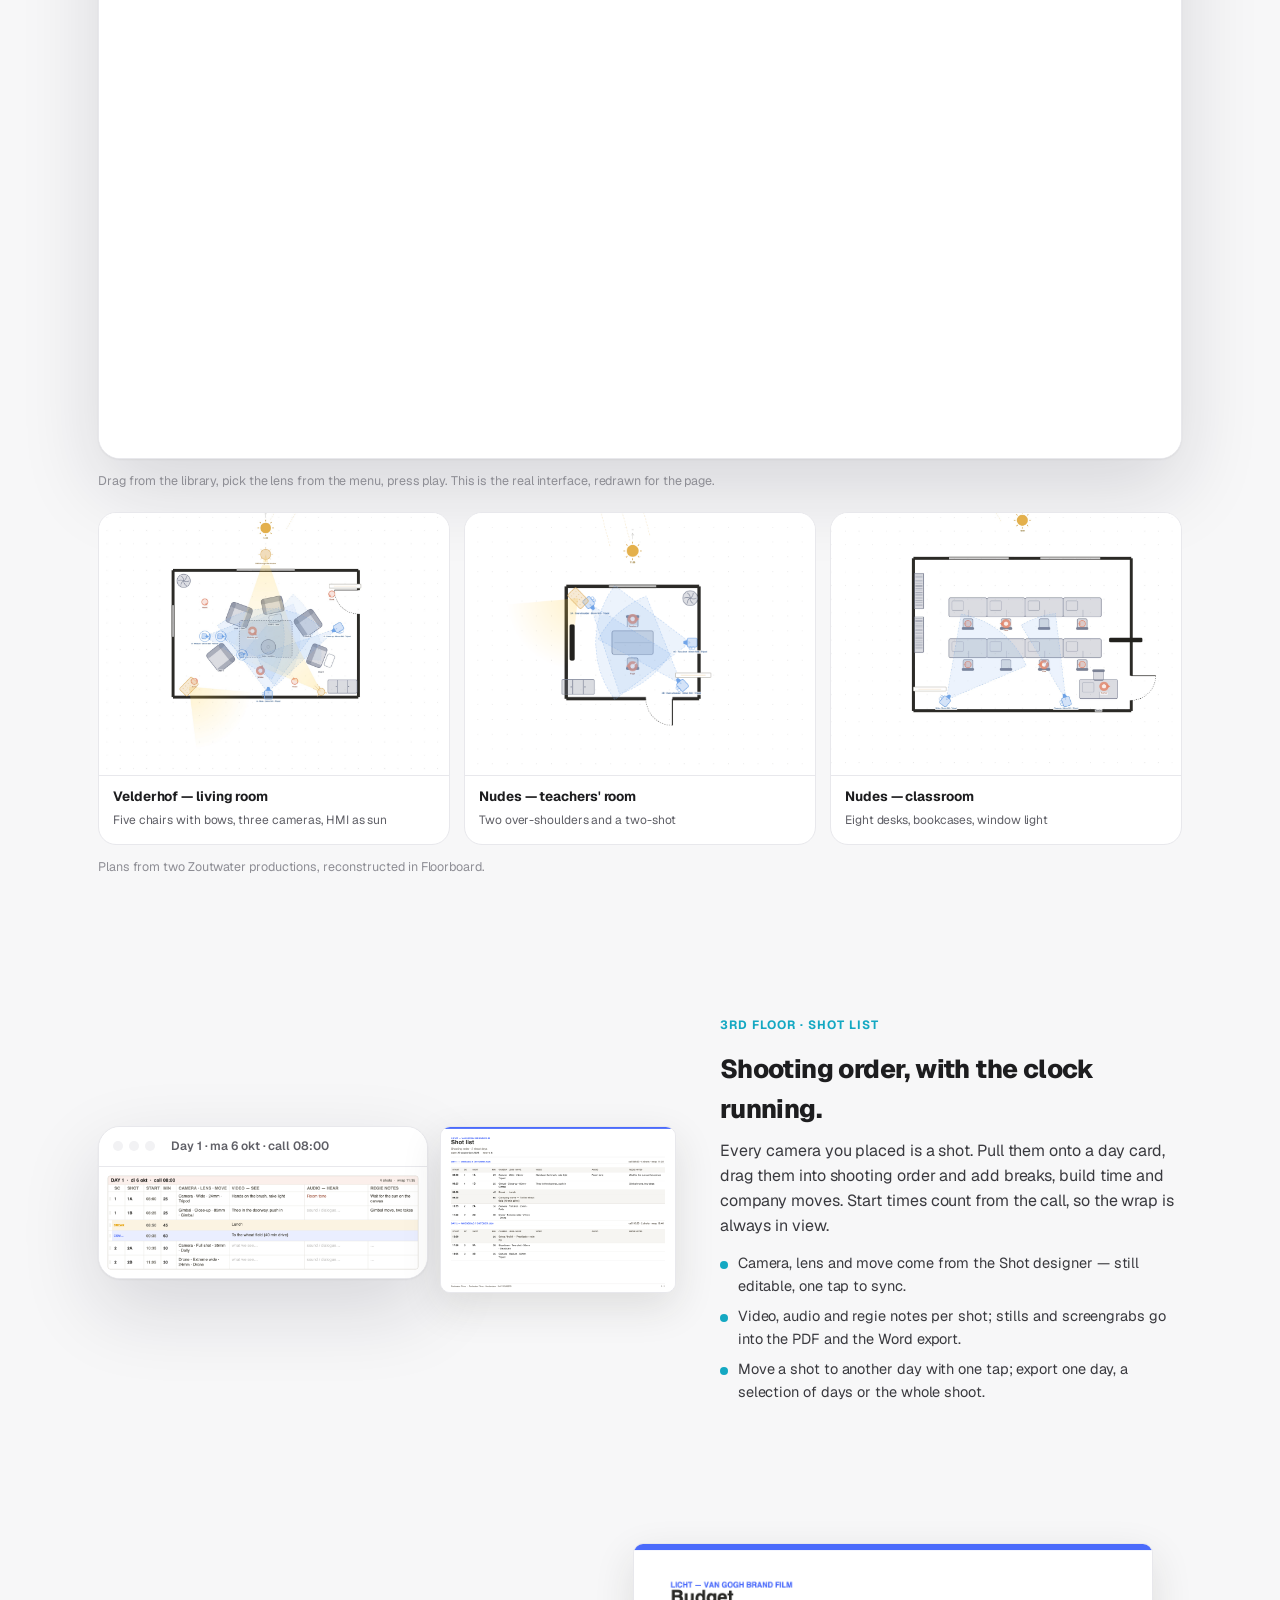
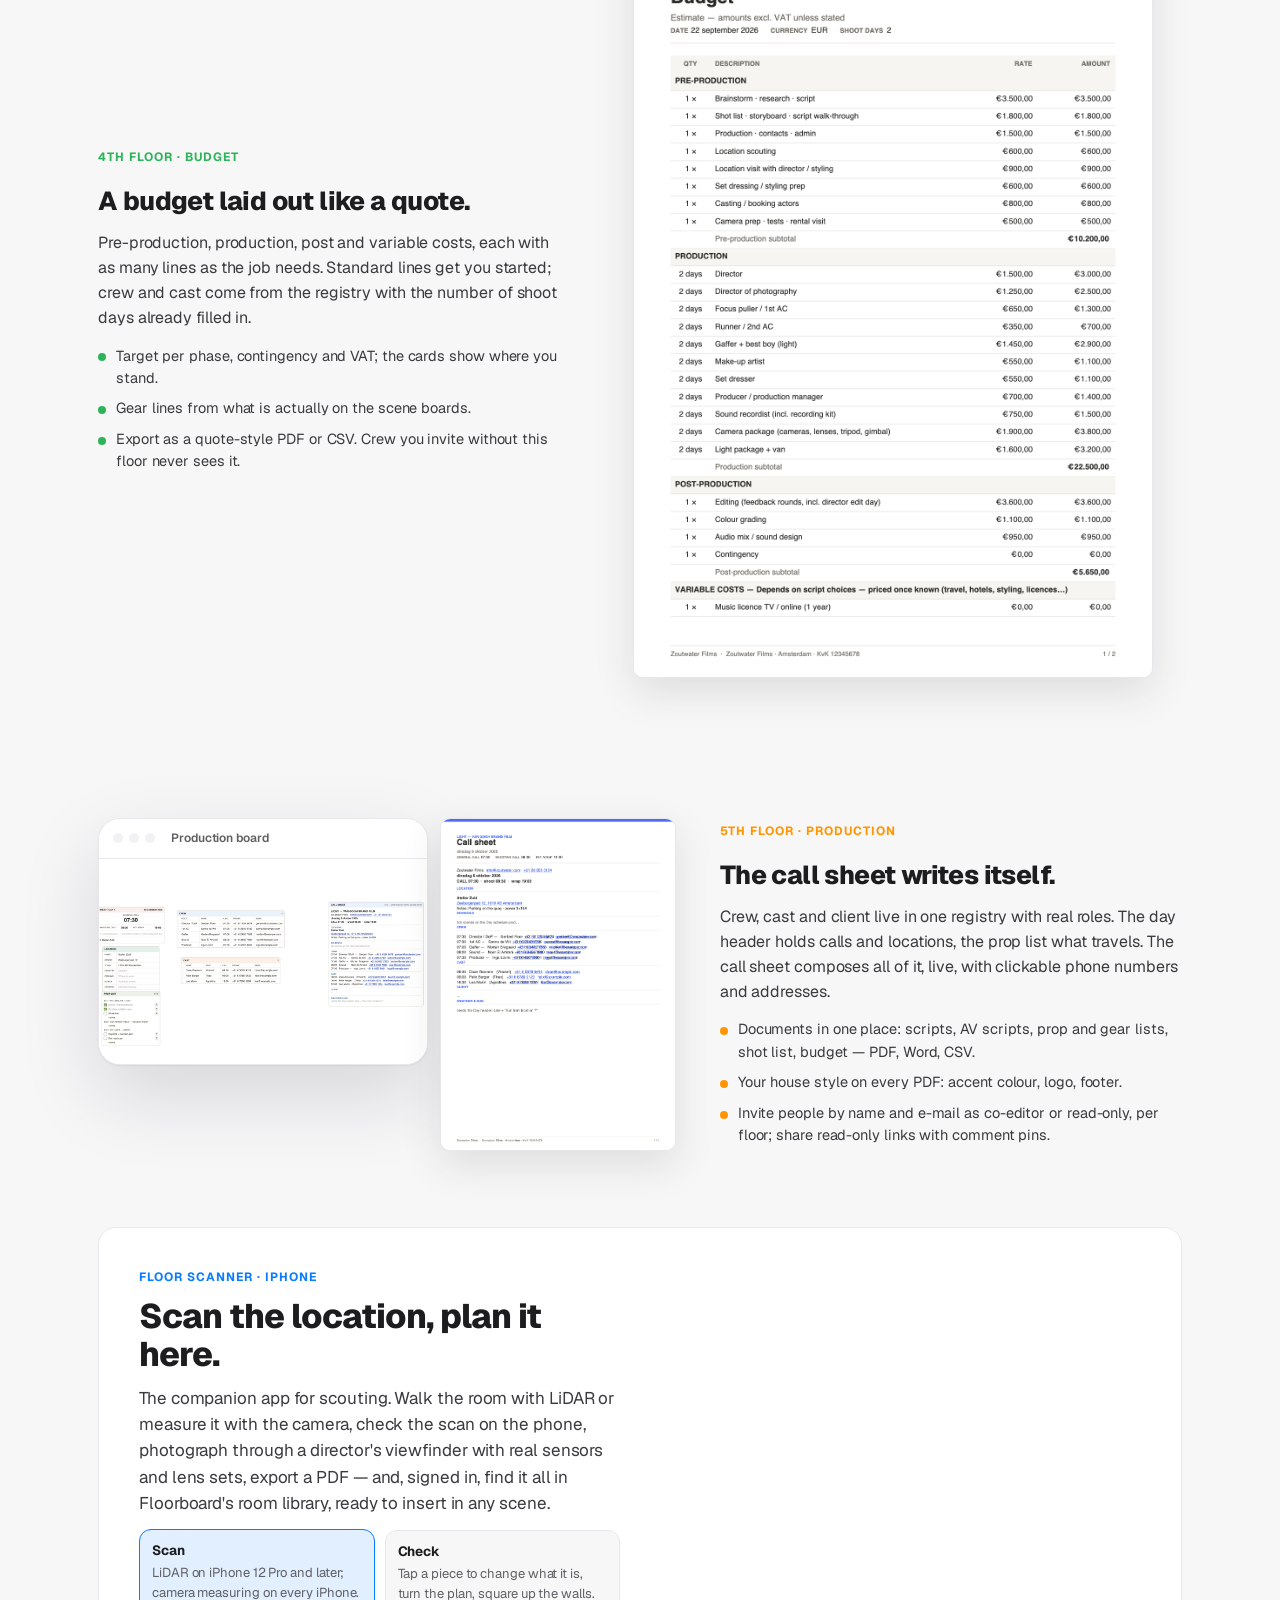
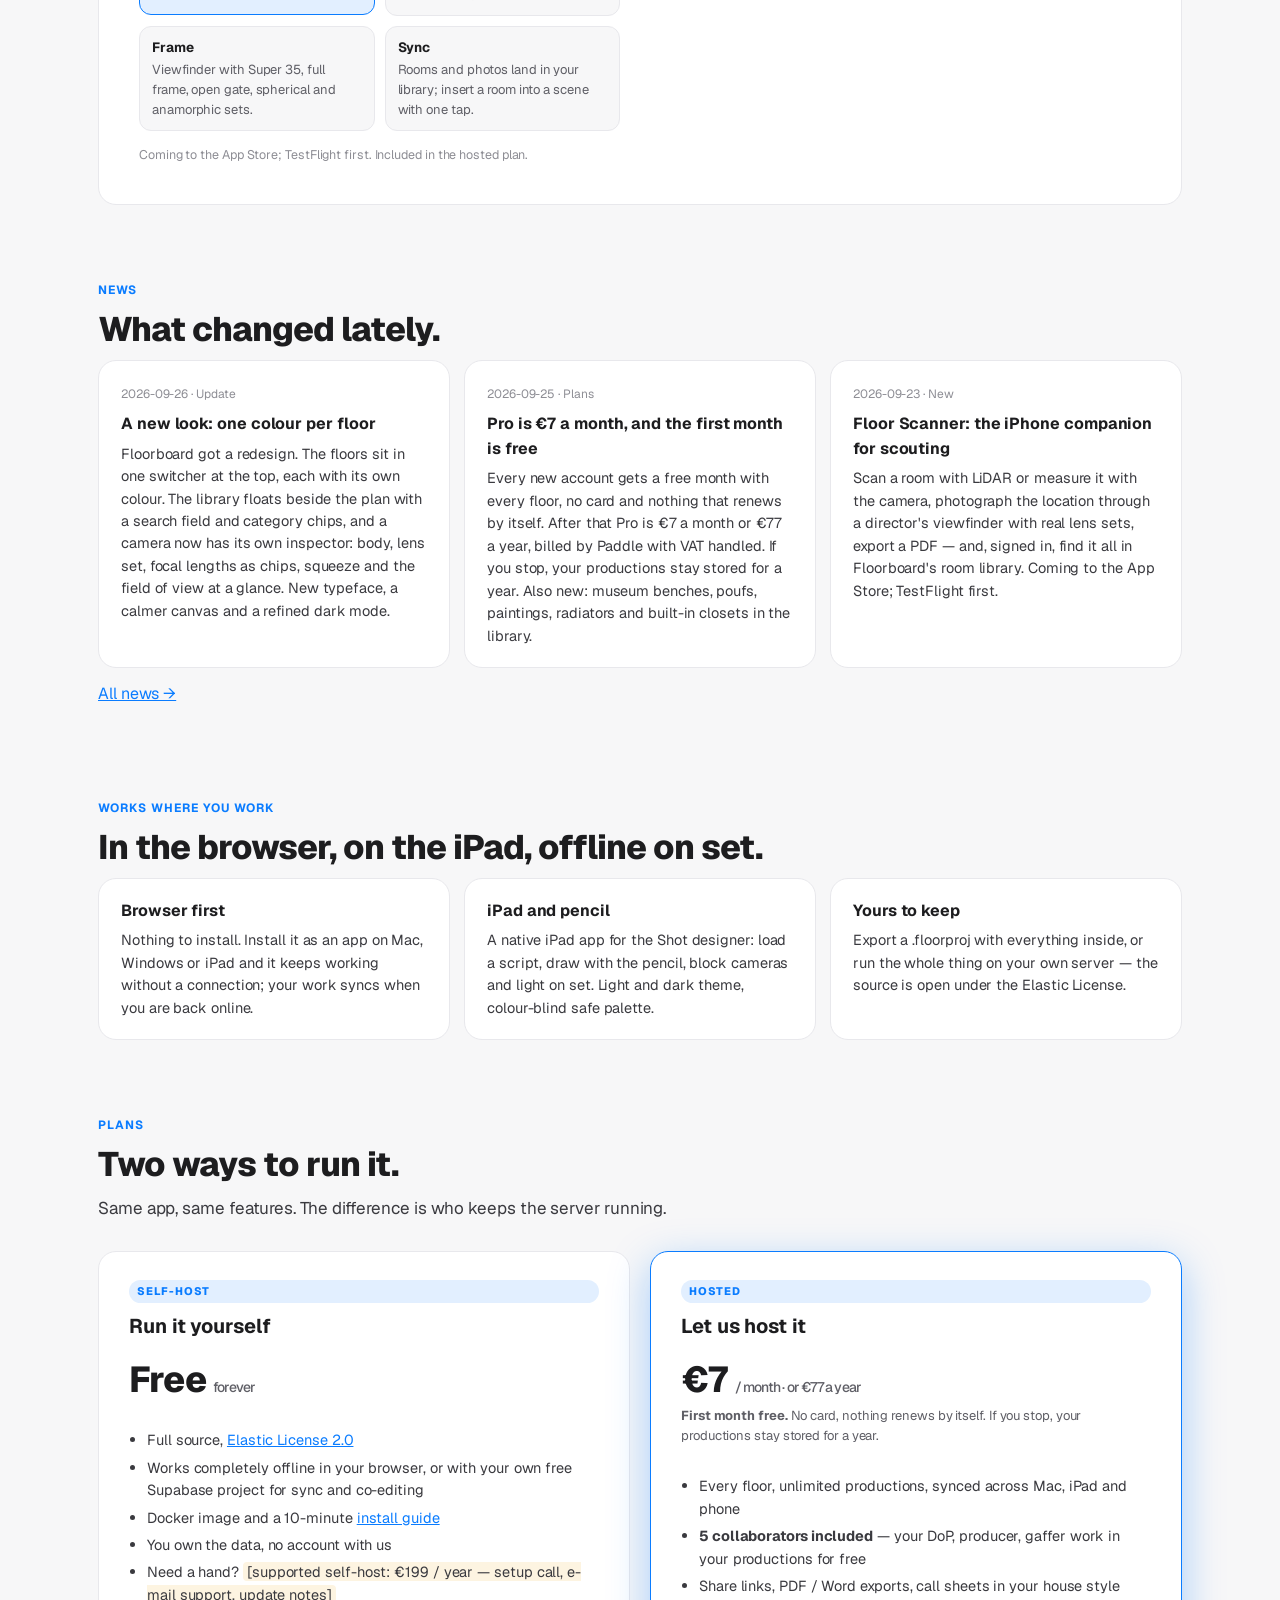
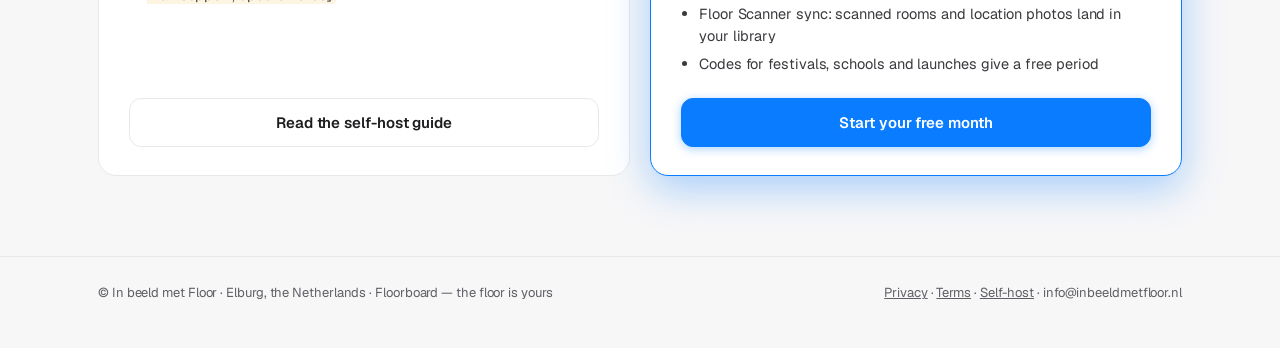
==== commit f9620fa9: "Landing: new hero — the real UI 2.0 Shot designer, large under a centred headline - landing/img/hero" ====
--- a/landing.html
+++ b/landing.html
@@ -7,7 +7,7 @@
 <meta name="description" content="Plan your film on the real floor: moodboard, script breakdown, shot designer with lenses and light, shot list, budget and call sheets — one browser app, also on iPad. Free to self-host, hosted for €9 a month.">
 <meta property="og:title" content="Floorboard — the floor is yours">
 <meta property="og:description" content="Pre-production in six floors: mood, script, shot designer, shot list, budget, production.">
-<meta property="og:image" content="landing/img/shot-designer.jpg">
+<meta property="og:image" content="landing/img/hero-ui2.jpg">
 <link rel="icon" href="icons/icon-32.png" sizes="32x32">
 <link rel="stylesheet" href="./tokens.css">
 <style>
@@ -239,6 +239,16 @@
   .stepsl li > b{display:flex}
   .stepsl li.scan{display:block;padding:12px 14px;border-radius:var(--r-md);box-shadow:none}
   .phone .rows i{color:var(--accent);background:var(--accent-soft)}
+  /* hero: the real app, large — headline centred above it */
+  .hero{padding:64px 0 10px}
+  .hero .wrap{grid-template-columns:1fr;justify-items:center;text-align:center;gap:0}
+  .hero h1{font-size:60px;letter-spacing:-2.2px}
+  .hero .sub{margin-left:auto;margin-right:auto;max-width:640px}
+  .hero .cta{justify-content:center}
+  .hero .frame{width:100%;margin-top:46px;box-shadow:0 1px 2px rgba(0,0,0,.05),0 40px 100px rgba(20,20,40,.18)}
+  .hero .frame .shot{display:block;width:100%;height:auto}
+  @media (max-width:980px){ .hero h1{font-size:40px;letter-spacing:-1.2px} }
+  @media (max-width:600px){ .hero h1{font-size:34px} .hero .frame{margin-top:30px} }
 </style>
 </head>
 <body>
@@ -275,9 +285,8 @@
       <a class="hero-scan" href="#scanner"><i><svg viewBox="0 0 24 24"><path d="M3 11l9-7 9 7"/><path d="M5.5 9.5V20h13V9.5"/><path d="M9.5 20v-6h5v6"/></svg></i><span><b>Floor Scanner</b> for iPhone: scan the location, plan it here →</span></a>
     </div>
     <div class="frame" aria-label="Floorboard, the Shot designer">
-      <div class="bar"><span class="dots"><i></i><i></i><i></i></span><span class="name">Licht — Van Gogh brand film · Scene 1 · Atelier</span></div>
-      <div class="tabs"><div class="seg"><span><b>GROUND</b>Mood</span><span><b>1ST</b>Script</span><span class="on"><b>2ND</b>Shot designer</span><span><b>3RD</b>Shot list</span><span><b>4TH</b>Budget</span><span><b>5TH</b>Production</span></div></div>
-      <img class="shot cover" src="landing/img/shot-designer.jpg" alt="Top-down floor plan of an atelier with two cameras, two actors, LED and Fresnel light and the sun position" style="object-position:38% 42%">
+      <div class="bar"><span class="dots"><i></i><i></i><i></i></span><span class="name">Floorboard · Shot designer</span></div>
+      <img class="shot" src="landing/img/hero-ui2.jpg" width="2000" height="1250" alt="The Floorboard Shot designer: the floors in the top bar, the library on the left, an L-shaped living room with two cameras, a dolly track, two actors and light, and the camera inspector on the right with lens set, focal lengths and a 28° field of view">
     </div>
   </div>
 </div>
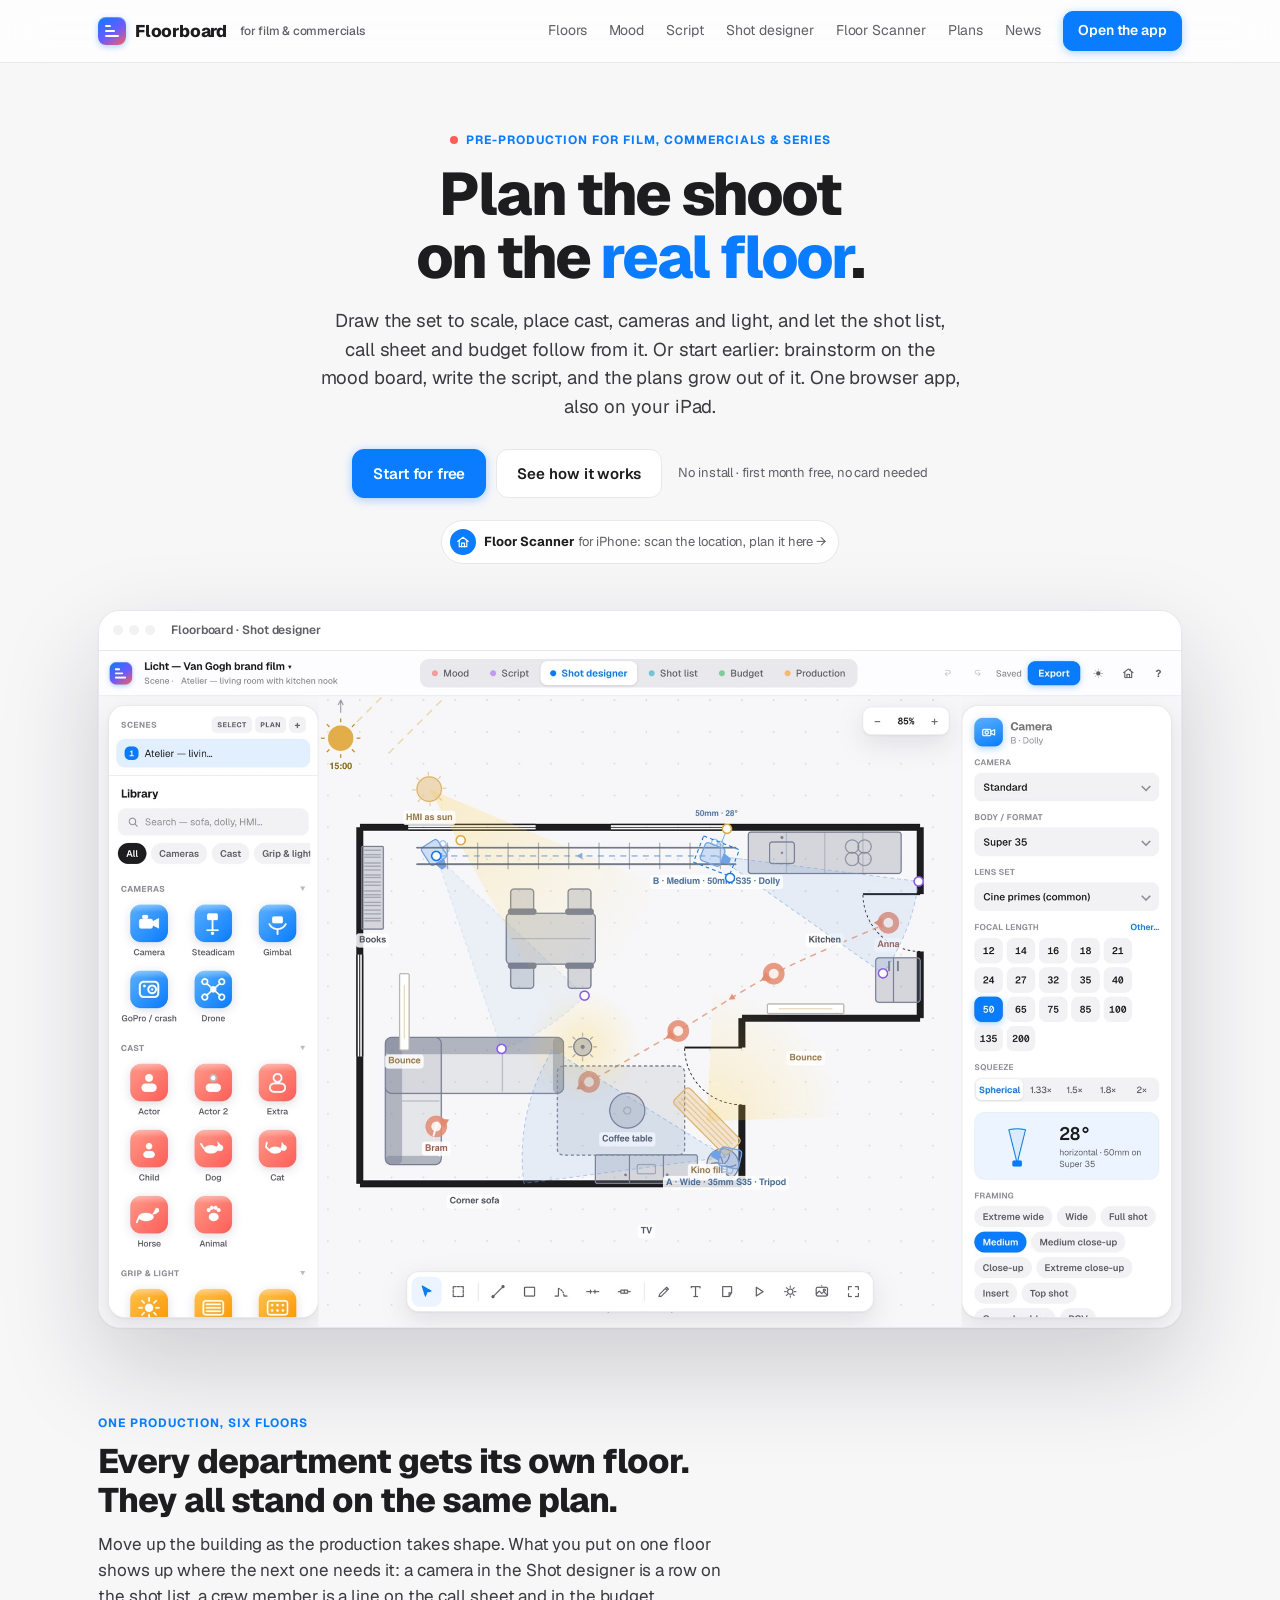
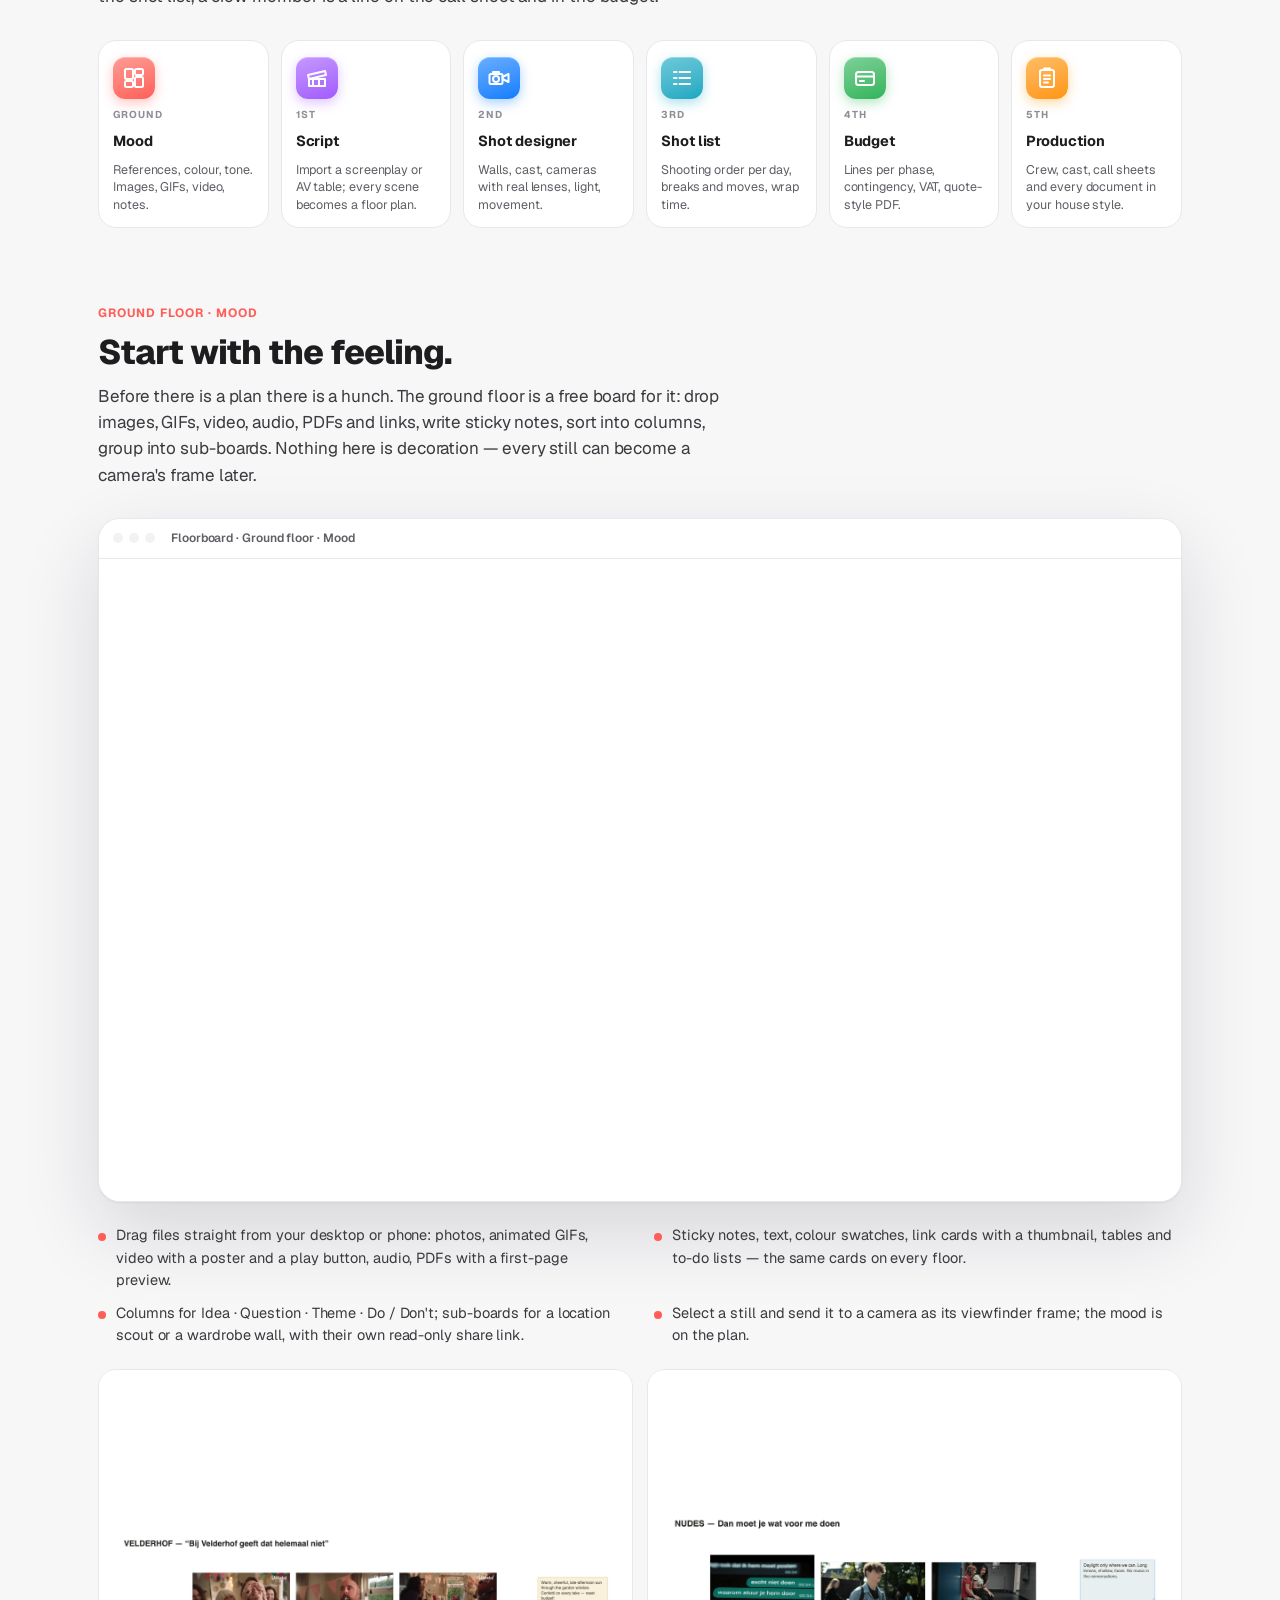
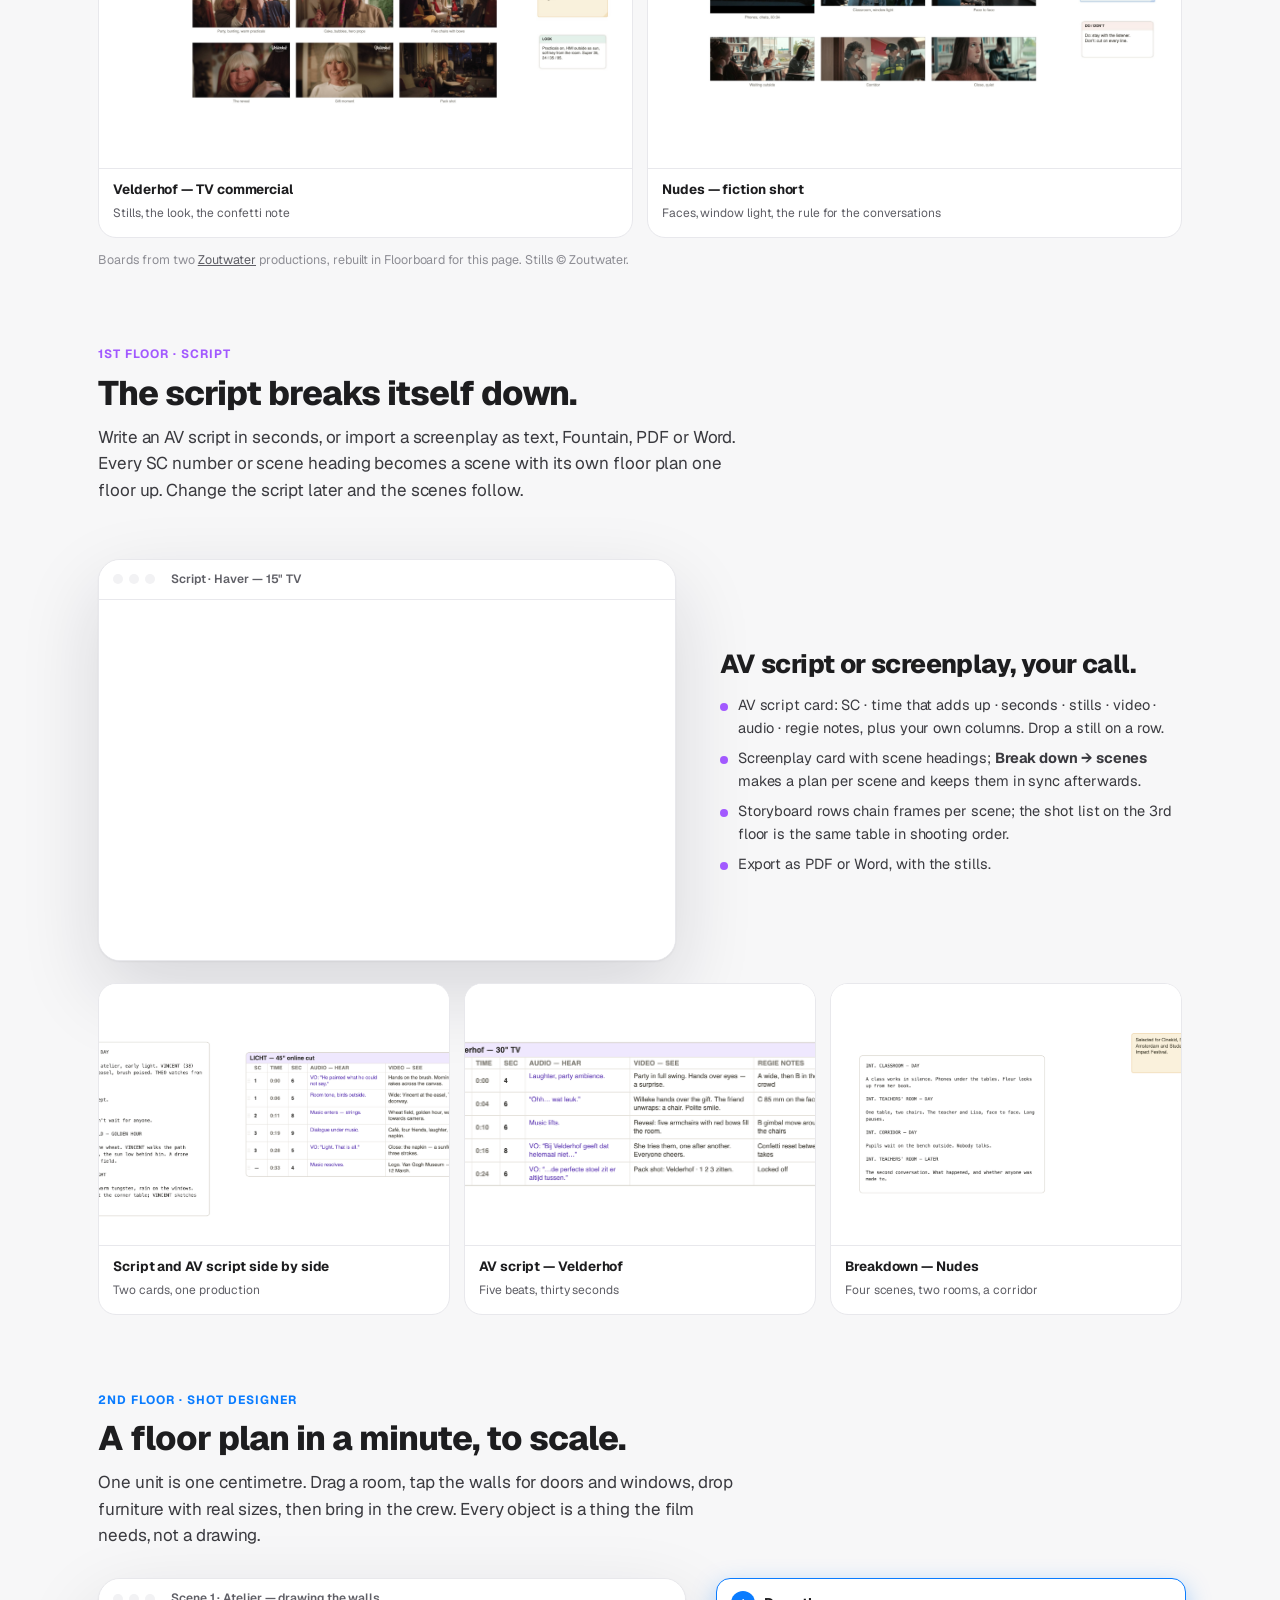
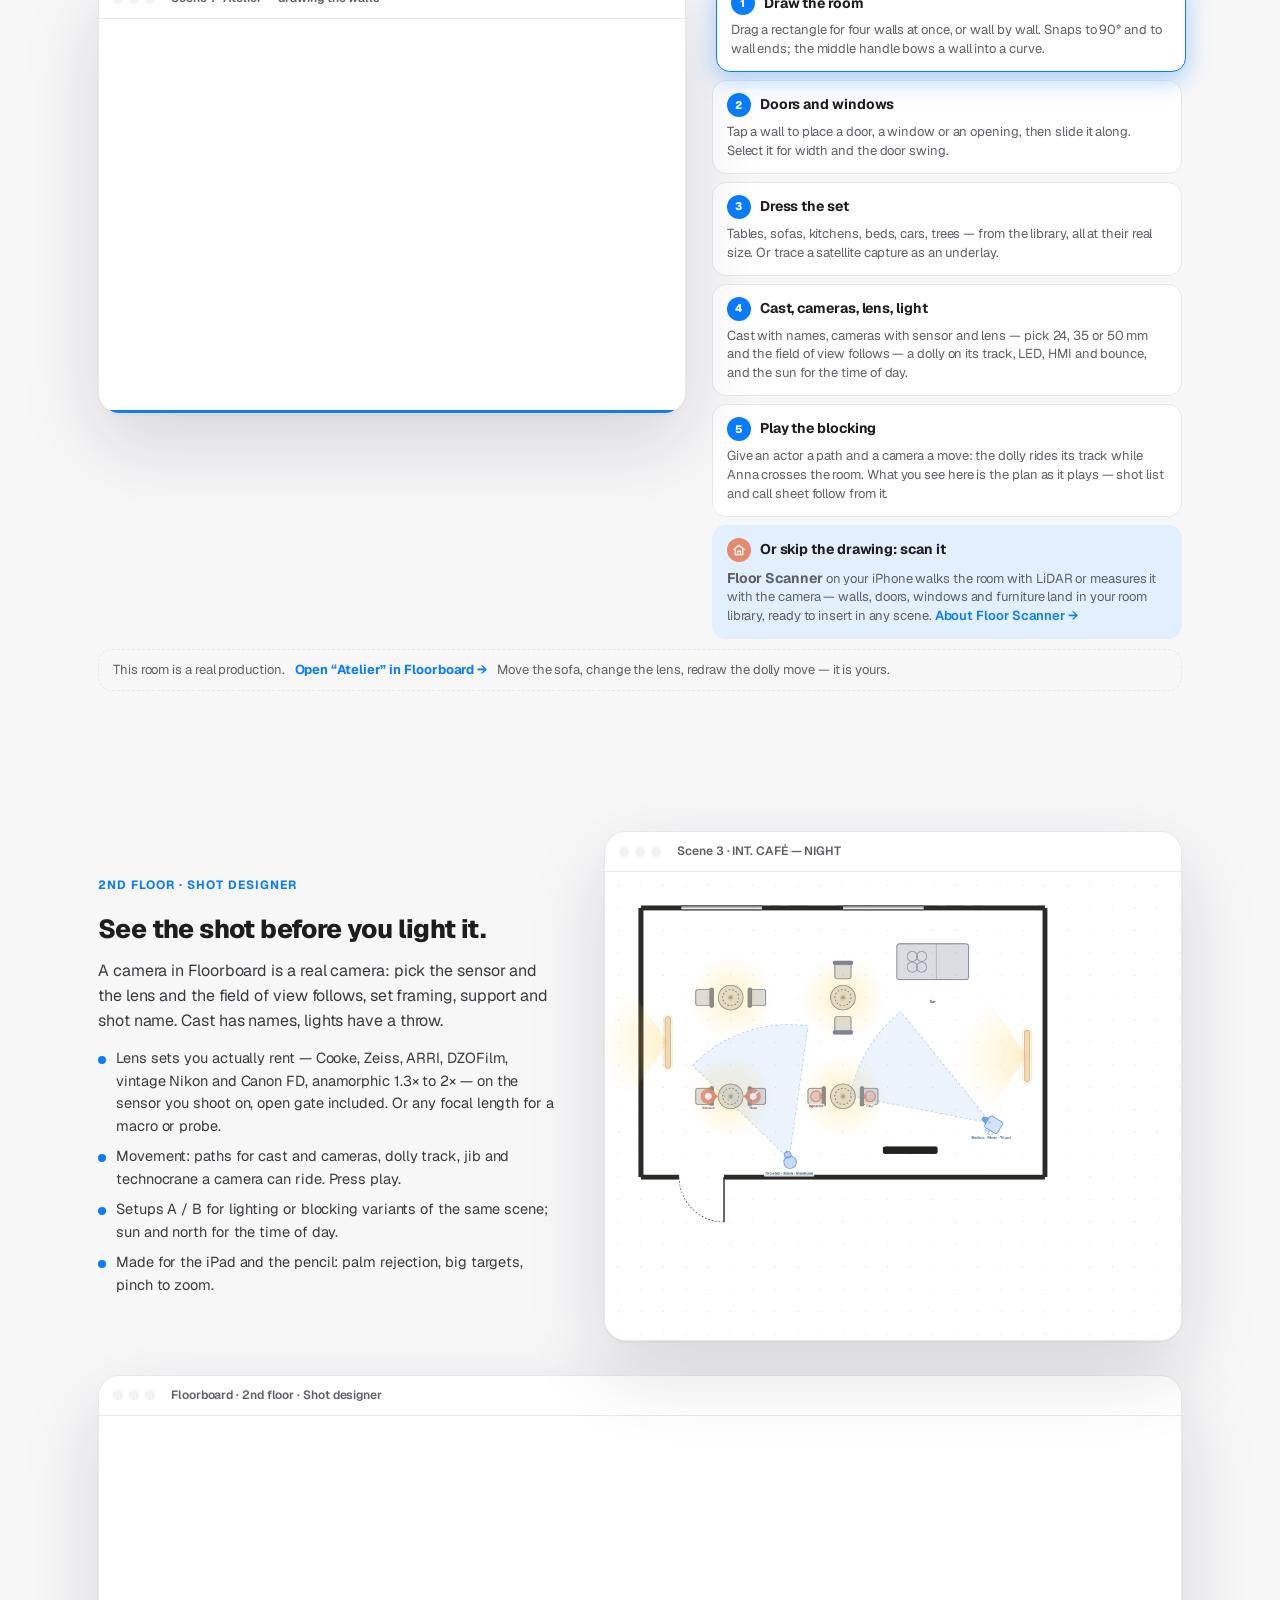
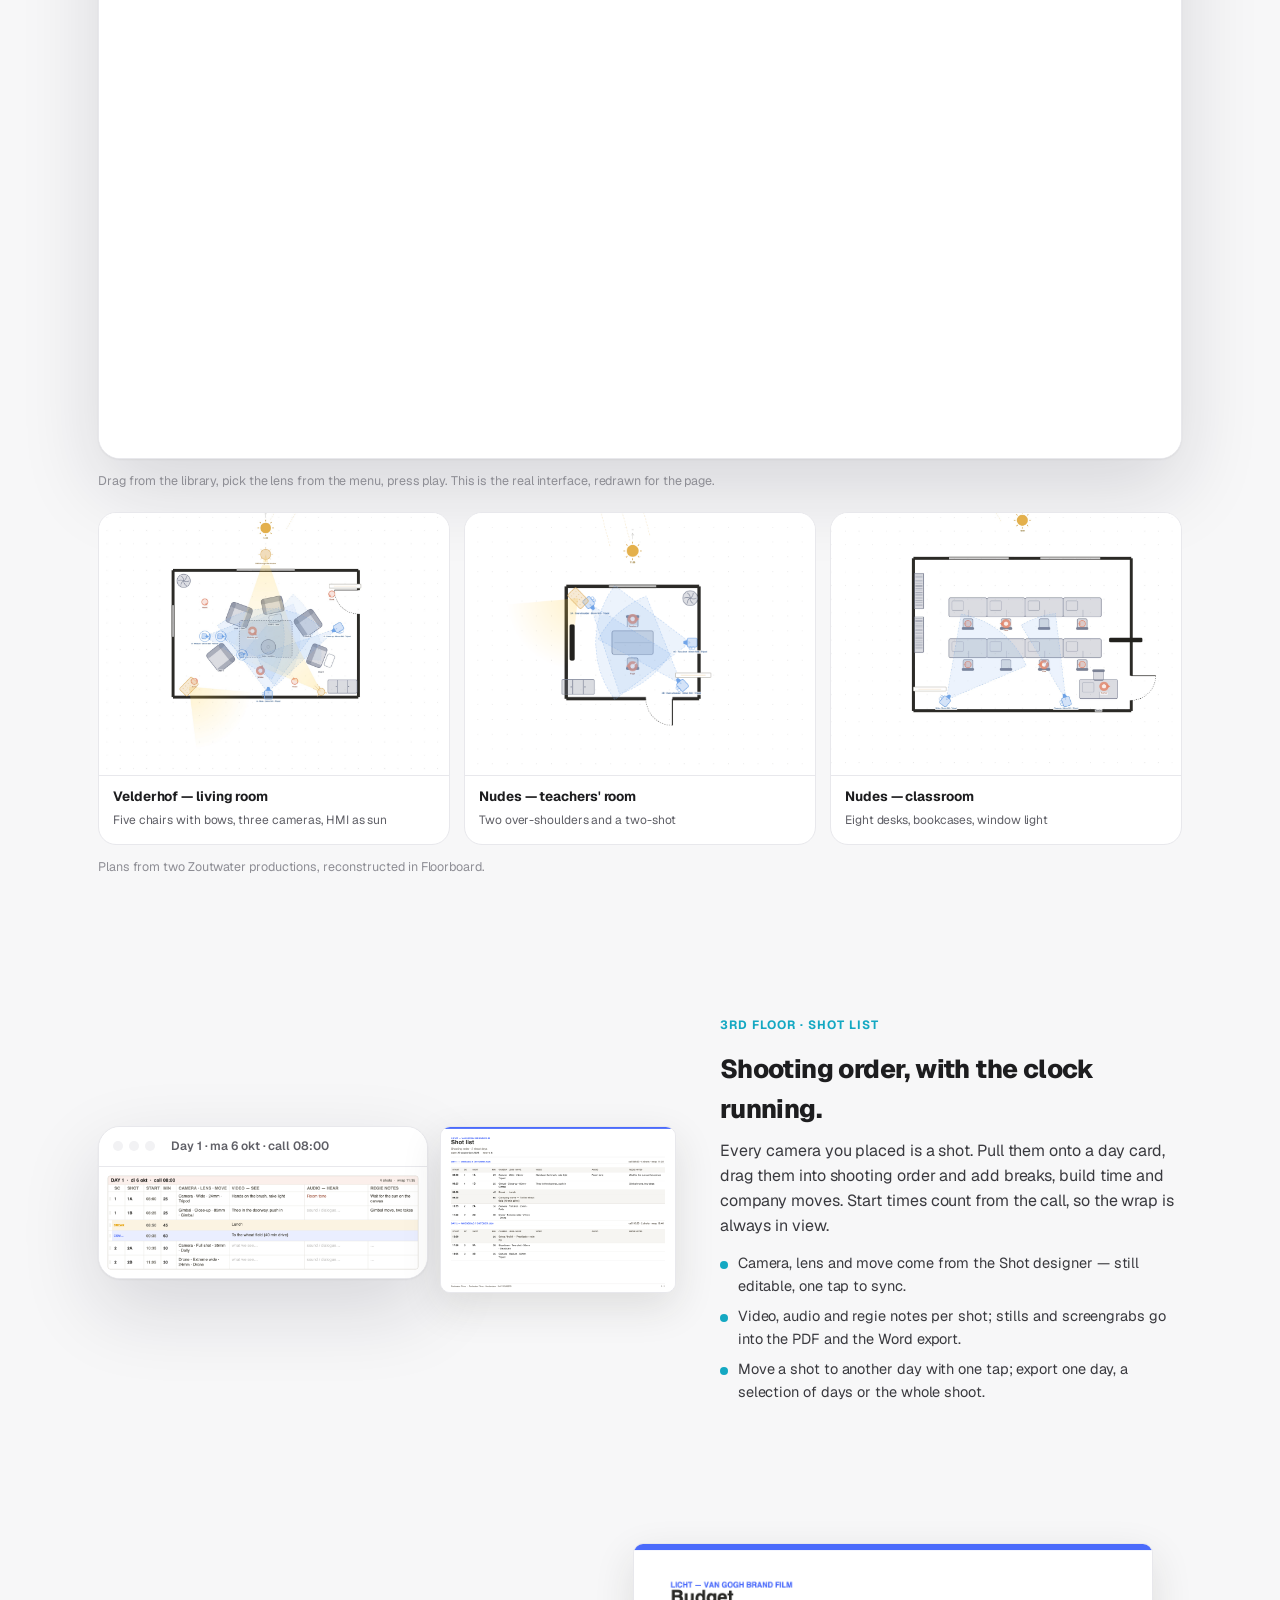
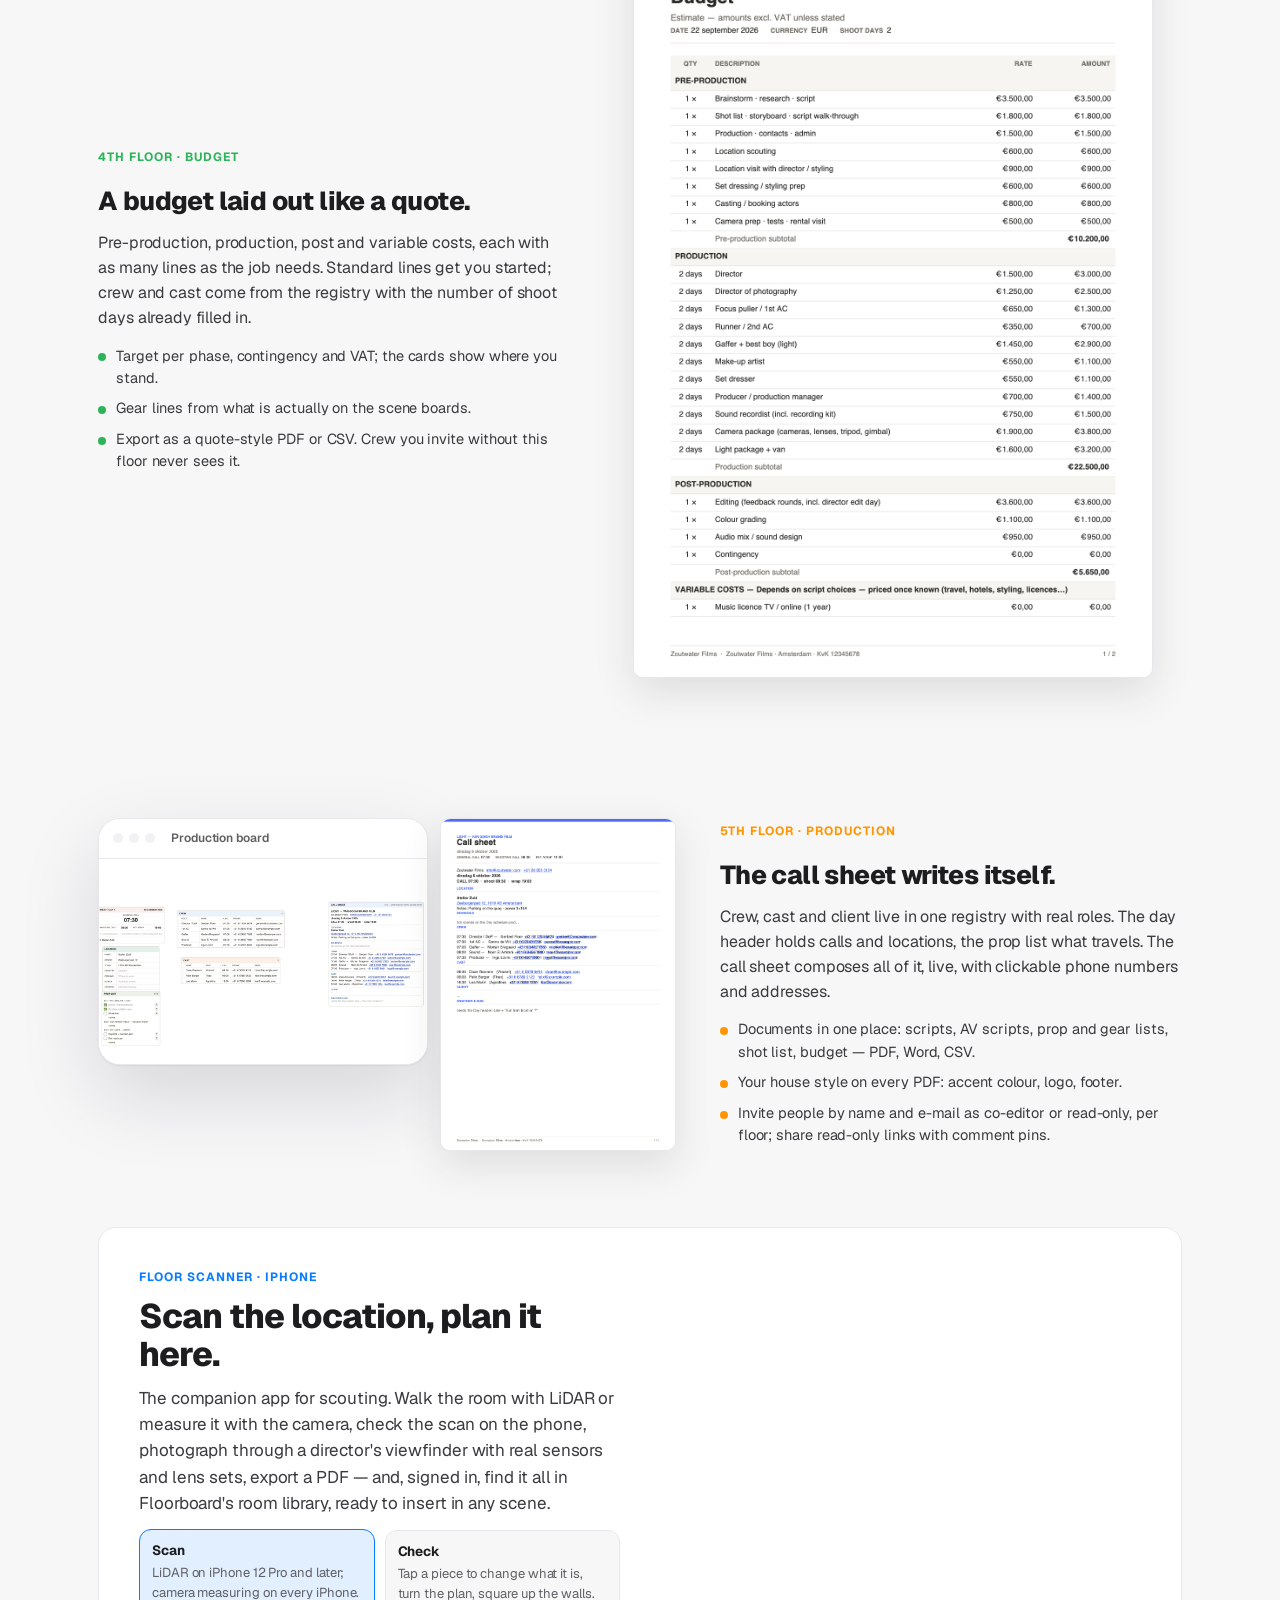
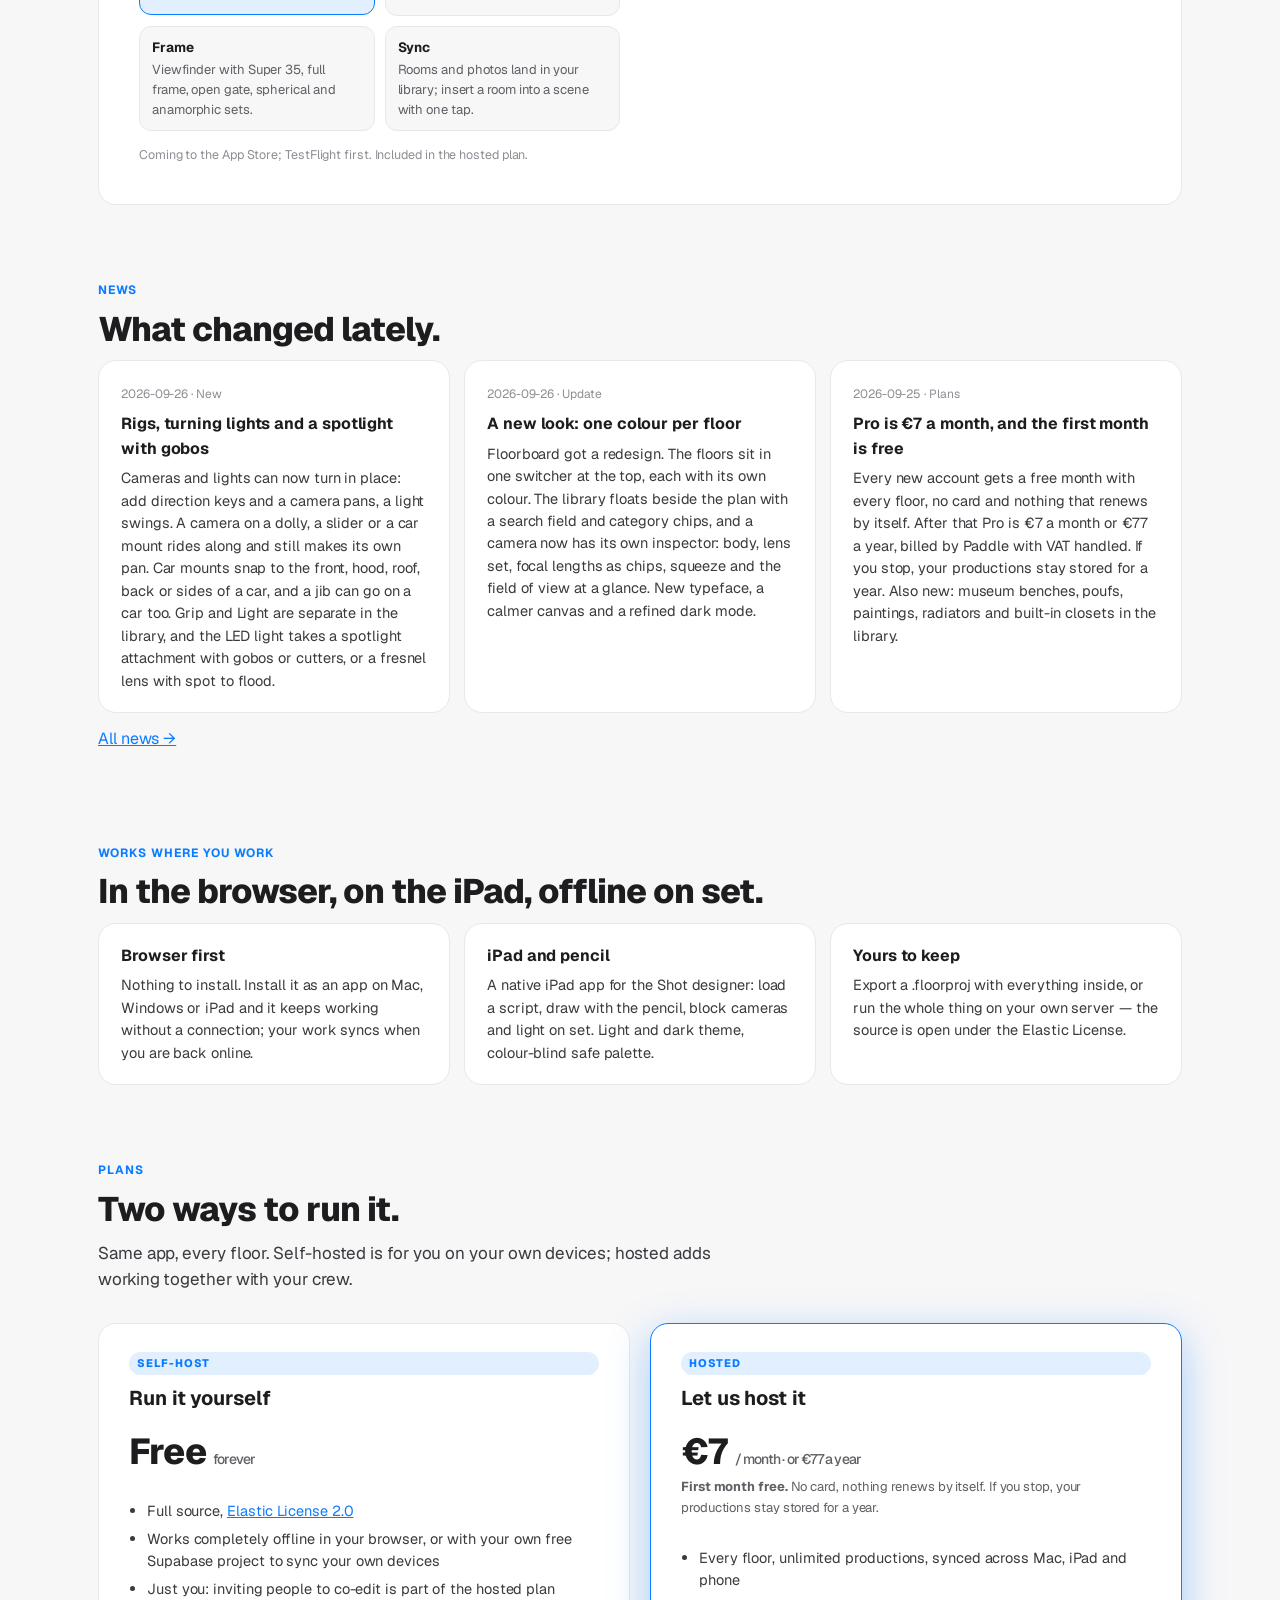
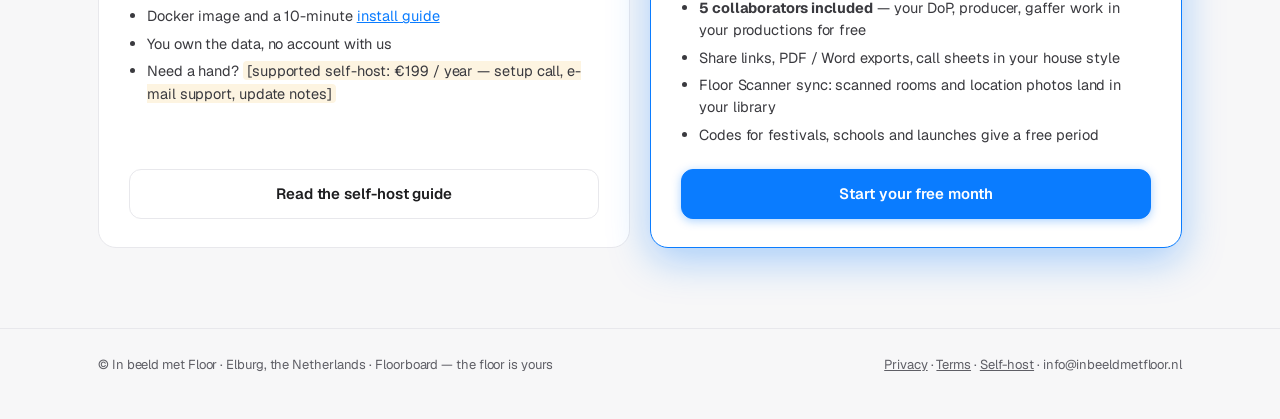
==== commit 4e36c11d: "v1.0-rc9: rigs, direction keys, Grip / Light, LED spot & fresnel attachments; self-host without invi" ====
--- a/landing.html
+++ b/landing.html
@@ -280,7 +280,7 @@
       <div class="cta">
         <a class="btn" href="index.html?start=1">Start for free</a>
         <a class="btn ghost" href="#draw">See how it works</a>
-        <small>No install · one free cloud production</small>
+        <small>No install · first month free, no card needed</small>
       </div>
       <a class="hero-scan" href="#scanner"><i><svg viewBox="0 0 24 24"><path d="M3 11l9-7 9 7"/><path d="M5.5 9.5V20h13V9.5"/><path d="M9.5 20v-6h5v6"/></svg></i><span><b>Floor Scanner</b> for iPhone: scan the location, plan it here →</span></a>
     </div>
@@ -519,7 +519,7 @@
   <div class="wrap">
     <p class="kicker">Plans</p>
     <h2>Two ways to run it.</h2>
-    <p class="lead">Same app, same features. The difference is who keeps the server running.</p>
+    <p class="lead">Same app, every floor. Self-hosted is for you on your own devices; hosted adds working together with your crew.</p>
     <div class="plans">
       <div class="plan">
         <span class="tag">Self-host</span>
@@ -527,7 +527,8 @@
         <div class="price">Free <small>forever</small></div>
         <ul>
           <li>Full source, <a href="LICENSE">Elastic License 2.0</a></li>
-          <li>Works completely offline in your browser, or with your own free Supabase project for sync and co-editing</li>
+          <li>Works completely offline in your browser, or with your own free Supabase project to sync your own devices</li>
+          <li>Just you: inviting people to co-edit is part of the hosted plan</li>
           <li>Docker image and a 10-minute <a href="selfhost.html">install guide</a></li>
           <li>You own the data, no account with us</li>
           <li>Need a hand? <span class="fill">[supported self-host: €199 / year — setup call, e-mail support, update notes]</span></li>
